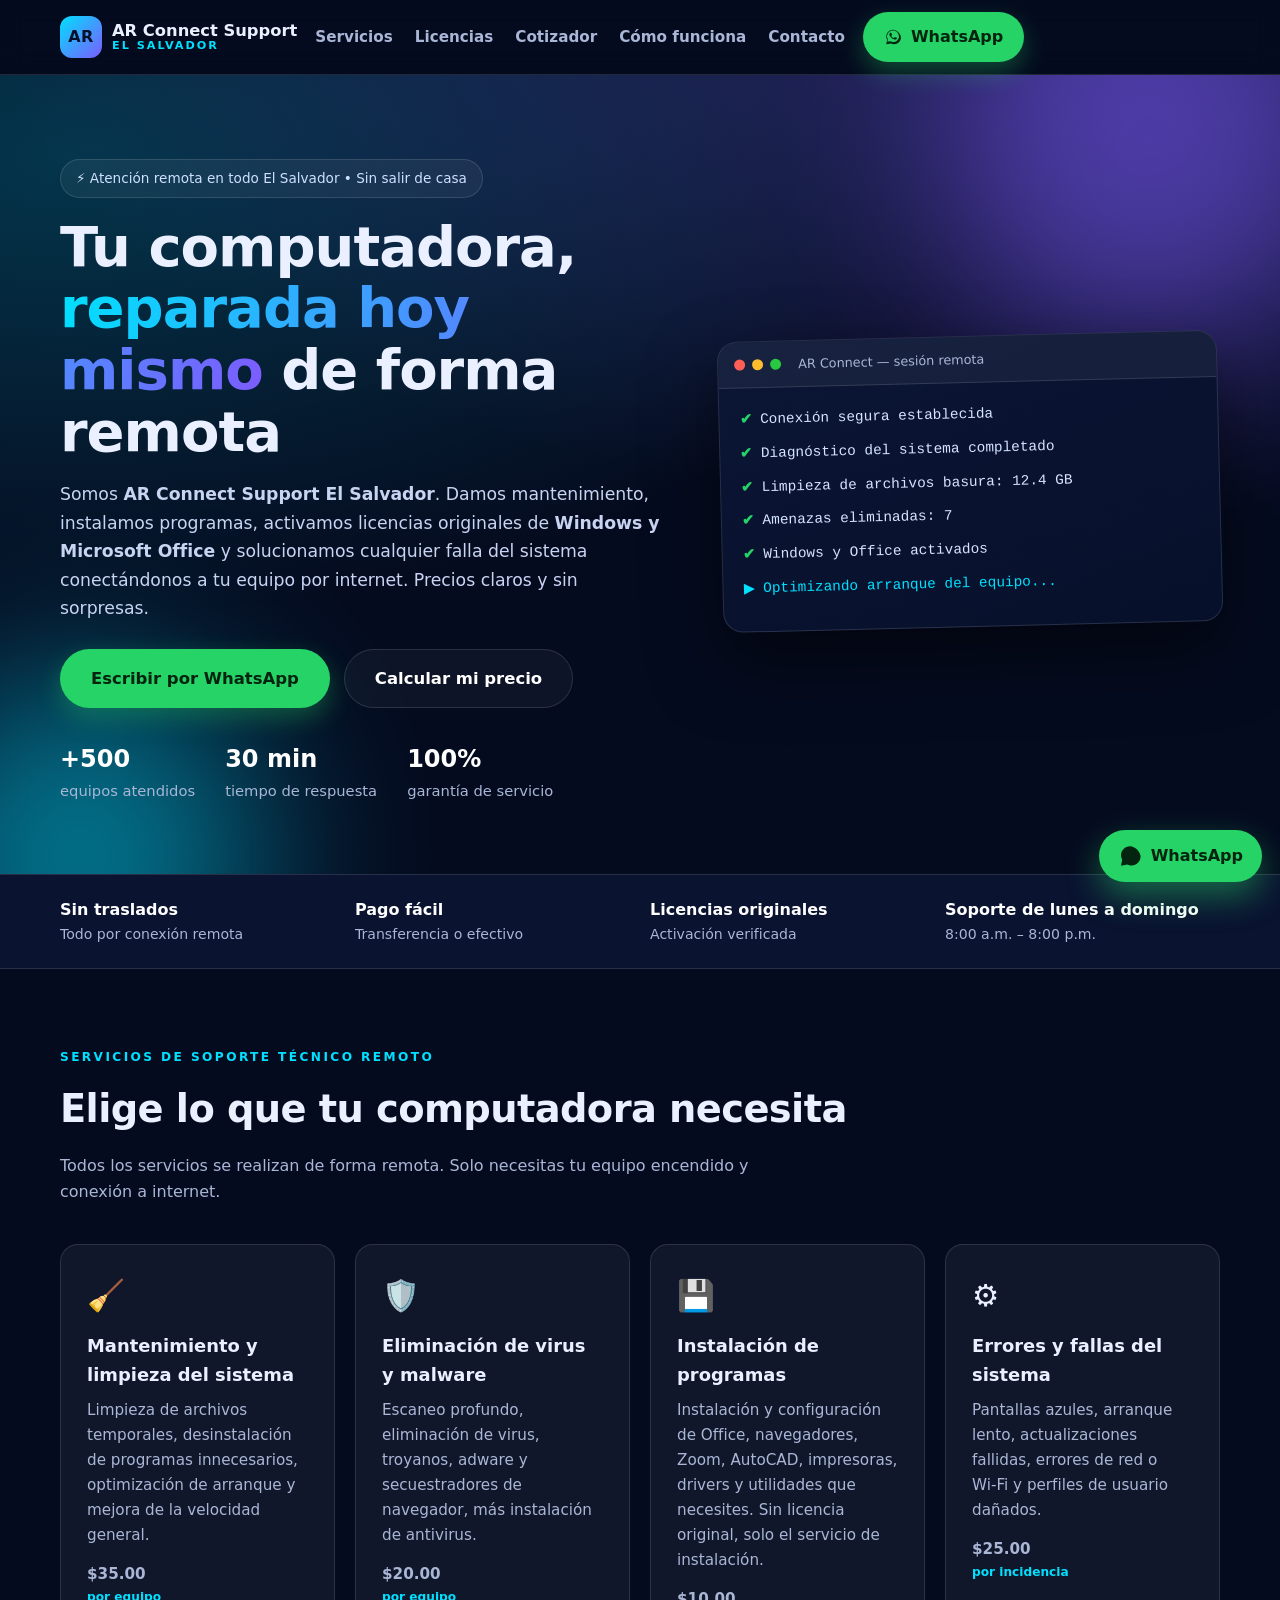
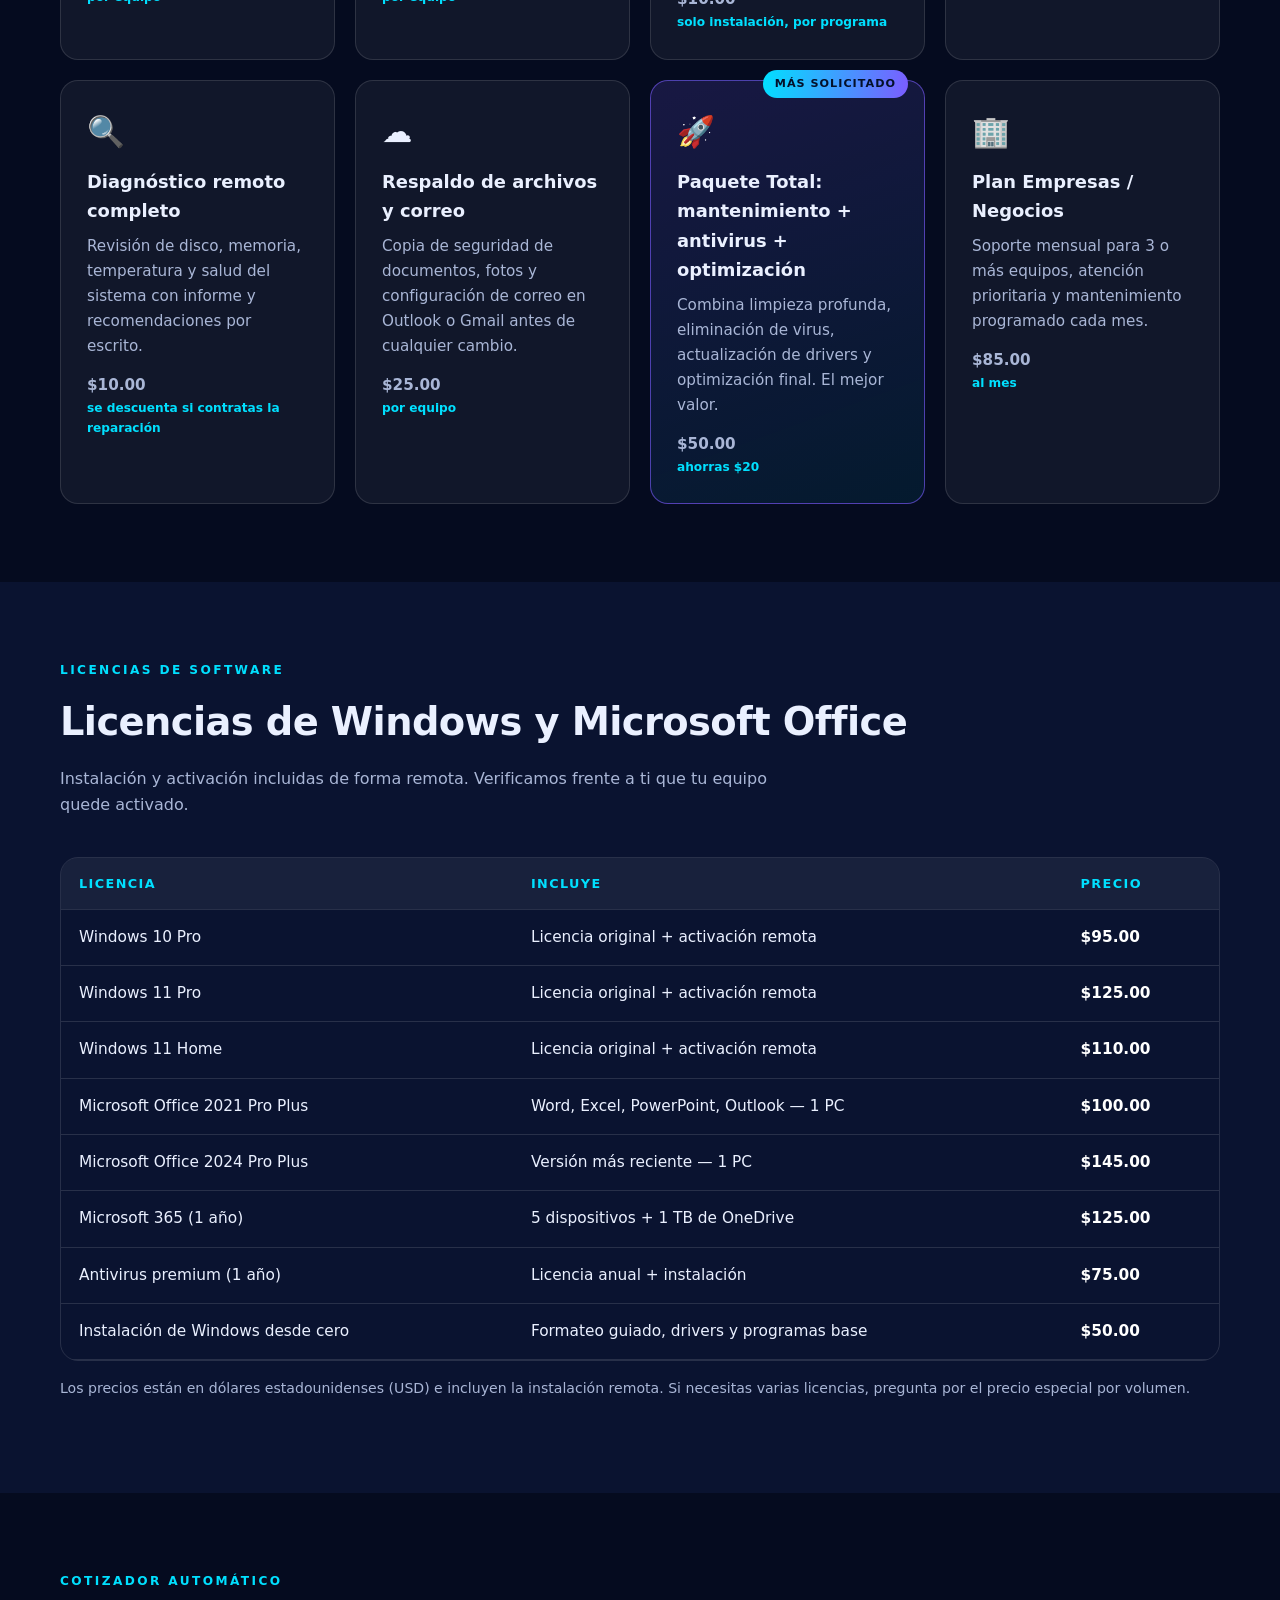
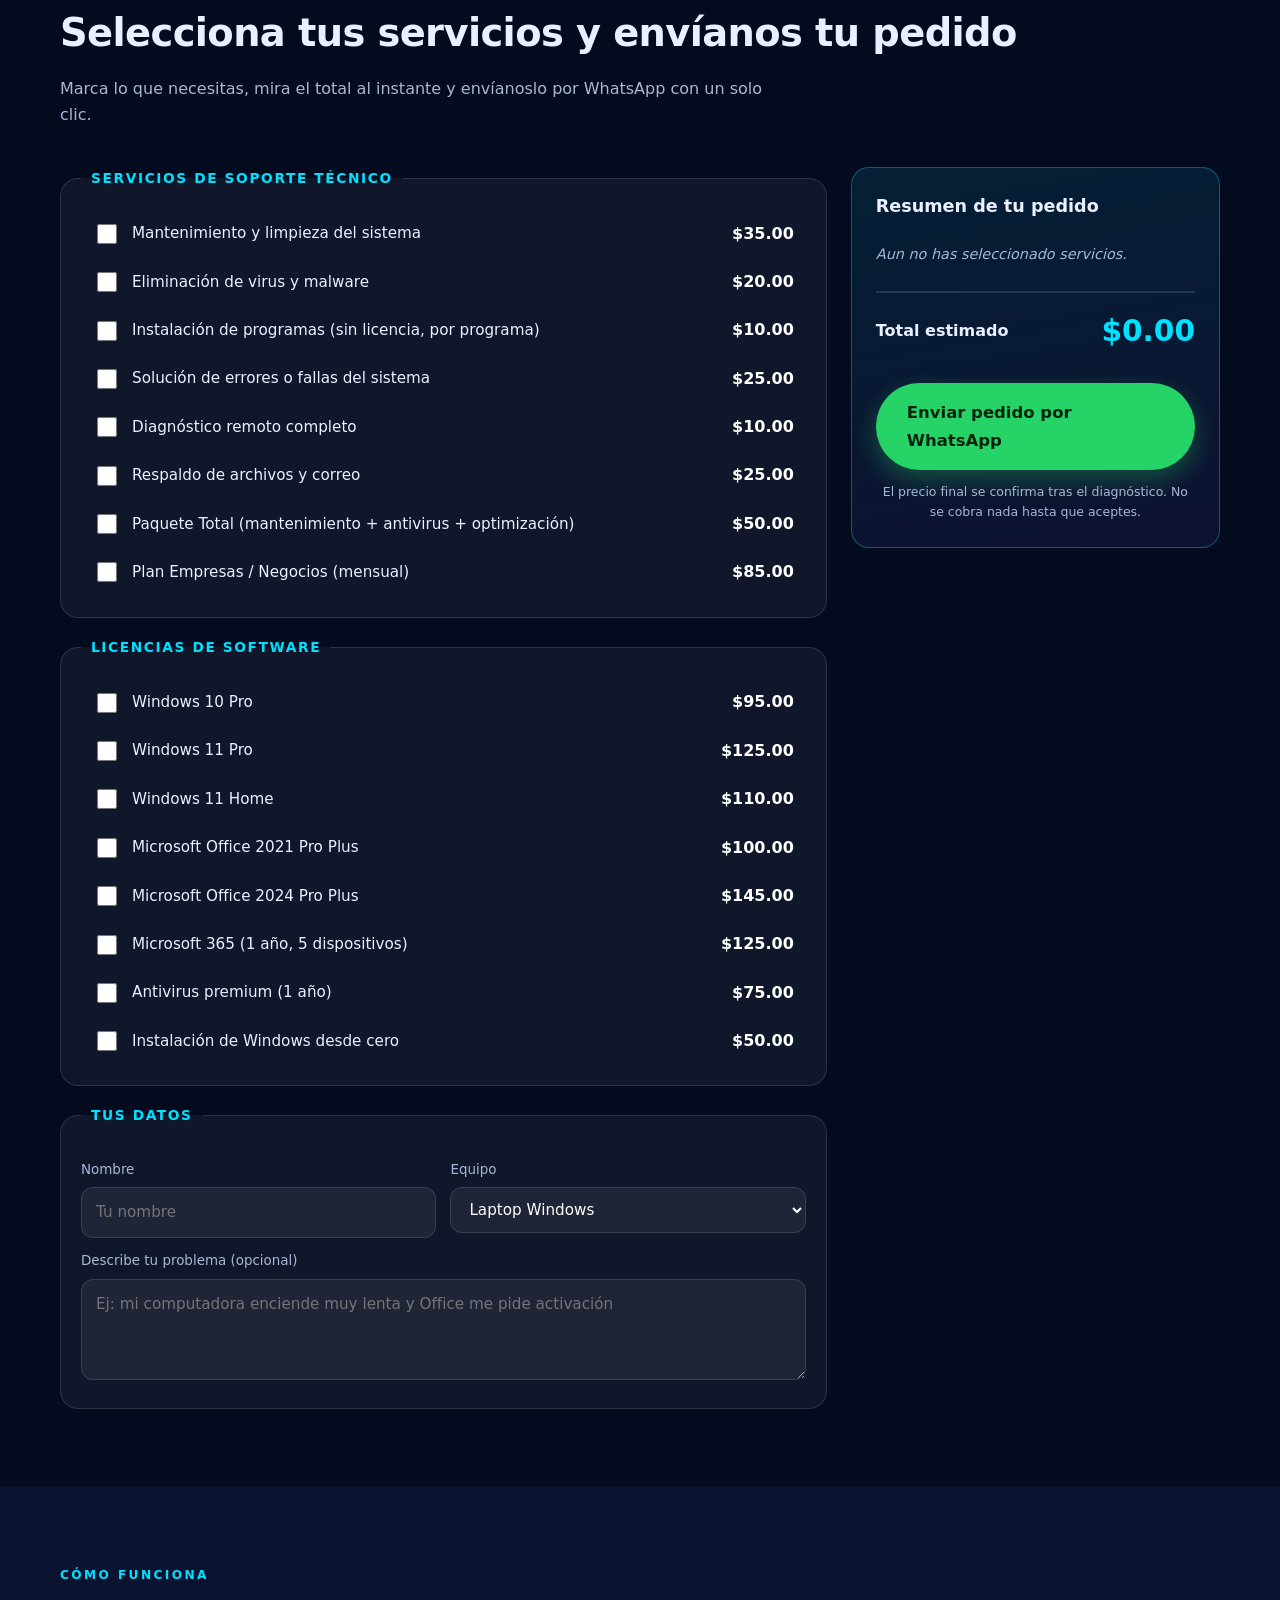
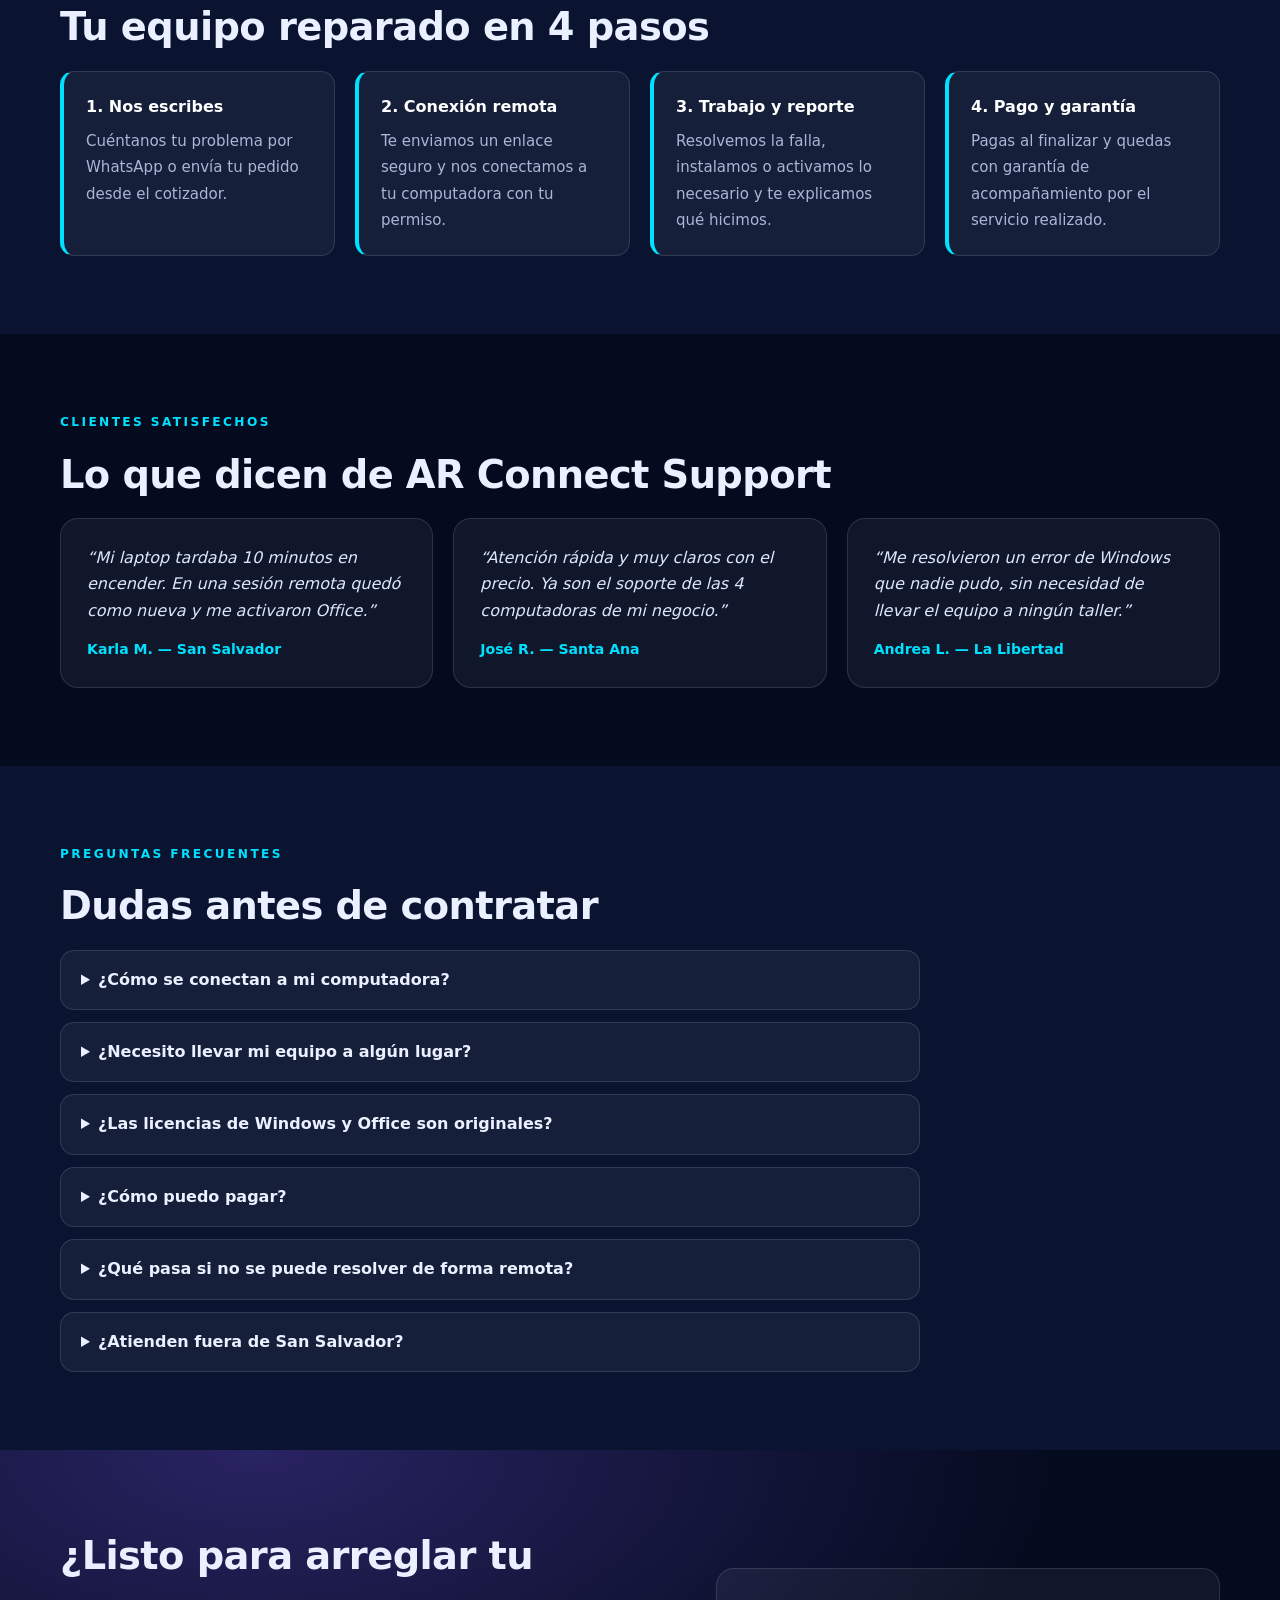
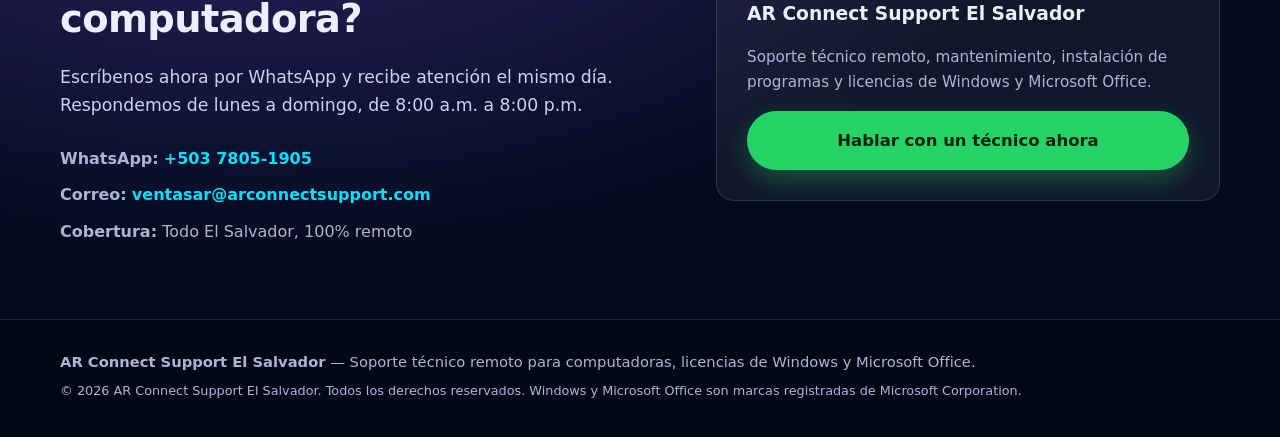
==== index.html @ 48b9ffec "Sitio web AR Connect Support El Salvador" ====
<!DOCTYPE html>
<html lang="es-SV">
<head>
<meta charset="utf-8">
<meta name="viewport" content="width=device-width, initial-scale=1">
<title>AR Connect Support El Salvador | Soporte Técnico Remoto, Licencias Windows y Office</title>
<meta name="description" content="AR Connect Support El Salvador: soporte técnico remoto para computadoras, mantenimiento, eliminación de virus, instalación de programas y licencias originales de Windows y Microsoft Office. Escríbenos al +503 7805-1905 por WhatsApp.">
<meta name="keywords" content="AR Connect Support El Salvador, soporte tecnico remoto El Salvador, licencia Windows El Salvador, licencia Microsoft Office El Salvador, mantenimiento de computadoras remoto, reparacion de laptops El Salvador, tecnico de computadoras San Salvador">
<meta name="author" content="AR Connect Support El Salvador">
<meta name="robots" content="index, follow">
<link rel="canonical" href="https://arconnectsupport.com/">
<meta property="og:type" content="website">
<meta property="og:site_name" content="AR Connect Support El Salvador">
<meta property="og:title" content="AR Connect Support El Salvador | Soporte Técnico Remoto">
<meta property="og:description" content="Mantenimiento remoto, instalación de programas y licencias de Windows y Office. Selecciona tus servicios y cotiza al instante por WhatsApp.">
<meta property="og:locale" content="es_SV">
<meta name="twitter:card" content="summary_large_image">
<meta name="theme-color" content="#050b1f">
<link rel="icon" href="data:image/svg+xml,%3Csvg xmlns='http://www.w3.org/2000/svg' viewBox='0 0 64 64'%3E%3Crect width='64' height='64' rx='14' fill='%230b1437'/%3E%3Ctext x='32' y='42' font-size='28' font-family='Arial' font-weight='bold' fill='%2300e0ff' text-anchor='middle'%3EAR%3C/text%3E%3C/svg%3E">
<link rel="stylesheet" href="styles.css">
</head>
<body>
<a class="skip-link" href="#servicios">Ir a los servicios</a>

<header class="nav">
  <div class="wrap nav-in">
    <a class="brand" href="#inicio">
      <span class="brand-mark" aria-hidden="true">AR</span>
      <span class="brand-txt">AR Connect Support<small>El Salvador</small></span>
    </a>
    <nav aria-label="Menú principal">
      <ul class="menu">
        <li><a href="#servicios">Servicios</a></li>
        <li><a href="#licencias">Licencias</a></li>
        <li><a href="#cotizador">Cotizador</a></li>
        <li><a href="#proceso">Cómo funciona</a></li>
        <li><a href="#contacto">Contacto</a></li>
      </ul>
    </nav>
    <a class="btn btn-wa nav-cta" id="navWa" href="#contacto">
      <svg viewBox="0 0 32 32" class="ico" aria-hidden="true"><path fill="currentColor" d="M16 3C9.4 3 4 8.4 4 15c0 2.1.6 4.1 1.6 5.9L4 29l8.3-1.6c1.7.9 3.6 1.4 5.7 1.4h.1c6.6 0 12-5.4 12-12S22.6 3 16 3zm0 22c-1.8 0-3.5-.5-5-1.4l-.4-.2-4.5.9.9-4.4-.2-.4C5.9 18.2 5.4 16.6 5.4 15 5.4 9.2 10.2 4.4 16 4.4S26.6 9.2 26.6 15 21.8 25 16 25zm6-7.6c-.3-.2-2-1-2.3-1.1-.3-.1-.5-.2-.8.2-.2.3-.8 1-1 1.3-.2.2-.4.3-.7.1-.3-.2-1.3-.5-2.5-1.6-.9-.8-1.5-1.8-1.7-2.1-.2-.3 0-.5.1-.7.2-.2.4-.5.6-.7.1-.2.2-.4.3-.6.1-.2 0-.4 0-.6 0-.2-.8-1.9-1-2.6-.3-.6-.5-.6-.7-.6h-.7c-.2 0-.6.1-.9.4-.3.4-1.1 1.1-1.1 2.7s1.1 3.1 1.3 3.3c.2.2 2.2 3.5 5.4 4.8 3.2 1.2 3.5 1 4.2.9.6-.1 2-.8 2.3-1.6.3-.8.3-1.5.2-1.6-.1-.1-.3-.2-.6-.4z"/></svg>
      WhatsApp
    </a>
  </div>
</header>

<section class="hero" id="inicio">
  <div class="glow g1" aria-hidden="true"></div>
  <div class="glow g2" aria-hidden="true"></div>
  <div class="wrap hero-in">
    <div class="hero-copy">
      <p class="pill">⚡ Atención remota en todo El Salvador • Sin salir de casa</p>
      <h1>Tu computadora, <span class="grad">reparada hoy mismo</span> de forma remota</h1>
      <p class="lead">Somos <strong>AR Connect Support El Salvador</strong>. Damos mantenimiento, instalamos programas, activamos licencias originales de <strong>Windows y Microsoft Office</strong> y solucionamos cualquier falla del sistema conectándonos a tu equipo por internet. Precios claros y sin sorpresas.</p>
      <div class="hero-btns">
        <a class="btn btn-wa btn-lg" id="heroWa" href="#contacto">Escribir por WhatsApp</a>
        <a class="btn btn-ghost btn-lg" href="#cotizador">Calcular mi precio</a>
      </div>
      <ul class="trust">
        <li><b>+500</b> equipos atendidos</li>
        <li><b>30 min</b> tiempo de respuesta</li>
        <li><b>100%</b> garantía de servicio</li>
      </ul>
    </div>
    <div class="hero-card" aria-hidden="false">
      <div class="term">
        <div class="term-bar"><span></span><span></span><span></span><p>AR Connect — sesión remota</p></div>
        <div class="term-body">
          <p><span class="ok">✔</span> Conexión segura establecida</p>
          <p><span class="ok">✔</span> Diagnóstico del sistema completado</p>
          <p><span class="ok">✔</span> Limpieza de archivos basura: 12.4 GB</p>
          <p><span class="ok">✔</span> Amenazas eliminadas: 7</p>
          <p><span class="ok">✔</span> Windows y Office activados</p>
          <p class="blink">▶ Optimizando arranque del equipo...</p>
        </div>
      </div>
    </div>
  </div>
</section>

<section class="strip" aria-label="Beneficios">
  <div class="wrap strip-in">
    <div><b>Sin traslados</b><span>Todo por conexión remota</span></div>
    <div><b>Pago fácil</b><span>Transferencia o efectivo</span></div>
    <div><b>Licencias originales</b><span>Activación verificada</span></div>
    <div><b>Soporte de lunes a domingo</b><span>8:00 a.m. – 8:00 p.m.</span></div>
  </div>
</section>

<section class="sec" id="servicios">
  <div class="wrap">
    <p class="eyebrow">Servicios de soporte técnico remoto</p>
    <h2 class="h2">Elige lo que tu computadora necesita</h2>
    <p class="sub">Todos los servicios se realizan de forma remota. Solo necesitas tu equipo encendido y conexión a internet.</p>

    <div class="grid">
      <article class="card">
        <div class="card-ico">🧹</div>
        <h3>Mantenimiento y limpieza del sistema</h3>
        <p>Limpieza de archivos temporales, desinstalación de programas innecesarios, optimización de arranque y mejora de la velocidad general.</p>
        <p class="price">$35.00 <small>por equipo</small></p>
      </article>
      <article class="card">
        <div class="card-ico">🛡️</div>
        <h3>Eliminación de virus y malware</h3>
        <p>Escaneo profundo, eliminación de virus, troyanos, adware y secuestradores de navegador, más instalación de antivirus.</p>
        <p class="price">$20.00 <small>por equipo</small></p>
      </article>
      <article class="card">
        <div class="card-ico">💾️</div>
        <h3>Instalación de programas</h3>
        <p>Instalación y configuración de Office, navegadores, Zoom, AutoCAD, impresoras, drivers y utilidades que necesites. Sin licencia original, solo el servicio de instalación.</p>
        <p class="price">$10.00 <small>solo instalación, por programa</small></p>
      </article>
      <article class="card">
        <div class="card-ico">⚙️</div>
        <h3>Errores y fallas del sistema</h3>
        <p>Pantallas azules, arranque lento, actualizaciones fallidas, errores de red o Wi‑Fi y perfiles de usuario dañados.</p>
        <p class="price">$25.00 <small>por incidencia</small></p>
      </article>
      <article class="card">
        <div class="card-ico">🔍</div>
        <h3>Diagnóstico remoto completo</h3>
        <p>Revisión de disco, memoria, temperatura y salud del sistema con informe y recomendaciones por escrito.</p>
        <p class="price">$10.00 <small>se descuenta si contratas la reparación</small></p>
      </article>
      <article class="card">
        <div class="card-ico">☁️</div>
        <h3>Respaldo de archivos y correo</h3>
        <p>Copia de seguridad de documentos, fotos y configuración de correo en Outlook o Gmail antes de cualquier cambio.</p>
        <p class="price">$25.00 <small>por equipo</small></p>
      </article>
      <article class="card card-hot">
        <span class="tag">Más solicitado</span>
        <div class="card-ico">🚀</div>
        <h3>Paquete Total: mantenimiento + antivirus + optimización</h3>
        <p>Combina limpieza profunda, eliminación de virus, actualización de drivers y optimización final. El mejor valor.</p>
        <p class="price">$50.00 <small>ahorras $20</small></p>
      </article>
      <article class="card">
        <div class="card-ico">🏢</div>
        <h3>Plan Empresas / Negocios</h3>
        <p>Soporte mensual para 3 o más equipos, atención prioritaria y mantenimiento programado cada mes.</p>
        <p class="price">$85.00 <small>al mes</small></p>
      </article>
    </div>
  </div>
</section>

<section class="sec sec-alt" id="licencias">
  <div class="wrap">
    <p class="eyebrow">Licencias de software</p>
    <h2 class="h2">Licencias de Windows y Microsoft Office</h2>
    <p class="sub">Instalación y activación incluidas de forma remota. Verificamos frente a ti que tu equipo quede activado.</p>

    <div class="table-wrap">
      <table class="tbl">
        <caption class="sr-only">Precios de licencias de software de AR Connect Support El Salvador</caption>
        <thead>
          <tr><th scope="col">Licencia</th><th scope="col">Incluye</th><th scope="col">Precio</th></tr>
        </thead>
        <tbody>
          <tr><td>Windows 10 Pro</td><td>Licencia original + activación remota</td><td class="p">$95.00</td></tr>
          <tr><td>Windows 11 Pro</td><td>Licencia original + activación remota</td><td class="p">$125.00</td></tr>
          <tr><td>Windows 11 Home</td><td>Licencia original + activación remota</td><td class="p">$110.00</td></tr>
          <tr><td>Microsoft Office 2021 Pro Plus</td><td>Word, Excel, PowerPoint, Outlook — 1 PC</td><td class="p">$100.00</td></tr>
          <tr><td>Microsoft Office 2024 Pro Plus</td><td>Versión más reciente — 1 PC</td><td class="p">$145.00</td></tr>
          <tr><td>Microsoft 365 (1 año)</td><td>5 dispositivos + 1 TB de OneDrive</td><td class="p">$125.00</td></tr>
          <tr><td>Antivirus premium (1 año)</td><td>Licencia anual + instalación</td><td class="p">$75.00</td></tr>
          <tr><td>Instalación de Windows desde cero</td><td>Formateo guiado, drivers y programas base</td><td class="p">$50.00</td></tr>
        </tbody>
      </table>
    </div>
    <p class="note">Los precios están en dólares estadounidenses (USD) e incluyen la instalación remota. Si necesitas varias licencias, pregunta por el precio especial por volumen.</p>
  </div>
</section>

<section class="sec" id="cotizador">
  <div class="wrap">
    <p class="eyebrow">Cotizador automático</p>
    <h2 class="h2">Selecciona tus servicios y envíanos tu pedido</h2>
    <p class="sub">Marca lo que necesitas, mira el total al instante y envíanoslo por WhatsApp con un solo clic.</p>

    <div class="quote">
      <form class="quote-form" id="quoteForm" novalidate>
        <fieldset>
          <legend>Servicios de soporte técnico</legend>
          <label class="opt"><input type="checkbox" data-name="Mantenimiento y limpieza del sistema" data-price="35"><span>Mantenimiento y limpieza del sistema</span><b>$35.00</b></label>
          <label class="opt"><input type="checkbox" data-name="Eliminación de virus y malware" data-price="20"><span>Eliminación de virus y malware</span><b>$20.00</b></label>
          <label class="opt"><input type="checkbox" data-name="Instalación de programas (sin licencia)" data-price="10"><span>Instalación de programas (sin licencia, por programa)</span><b>$10.00</b></label>
          <label class="opt"><input type="checkbox" data-name="Solución de errores del sistema" data-price="25"><span>Solución de errores o fallas del sistema</span><b>$25.00</b></label>
          <label class="opt"><input type="checkbox" data-name="Diagnóstico remoto completo" data-price="10"><span>Diagnóstico remoto completo</span><b>$10.00</b></label>
          <label class="opt"><input type="checkbox" data-name="Respaldo de archivos y correo" data-price="25"><span>Respaldo de archivos y correo</span><b>$25.00</b></label>
          <label class="opt"><input type="checkbox" data-name="Paquete Total" data-price="50"><span>Paquete Total (mantenimiento + antivirus + optimización)</span><b>$50.00</b></label>
          <label class="opt"><input type="checkbox" data-name="Plan Empresas mensual" data-price="85"><span>Plan Empresas / Negocios (mensual)</span><b>$85.00</b></label>
        </fieldset>
        <fieldset>
          <legend>Licencias de software</legend>
          <label class="opt"><input type="checkbox" data-name="Windows 10 Pro" data-price="95"><span>Windows 10 Pro</span><b>$95.00</b></label>
          <label class="opt"><input type="checkbox" data-name="Windows 11 Pro" data-price="125"><span>Windows 11 Pro</span><b>$125.00</b></label>
          <label class="opt"><input type="checkbox" data-name="Windows 11 Home" data-price="110"><span>Windows 11 Home</span><b>$110.00</b></label>
          <label class="opt"><input type="checkbox" data-name="Office 2021 Pro Plus" data-price="100"><span>Microsoft Office 2021 Pro Plus</span><b>$100.00</b></label>
          <label class="opt"><input type="checkbox" data-name="Office 2024 Pro Plus" data-price="145"><span>Microsoft Office 2024 Pro Plus</span><b>$145.00</b></label>
          <label class="opt"><input type="checkbox" data-name="Microsoft 365 (1 año)" data-price="125"><span>Microsoft 365 (1 año, 5 dispositivos)</span><b>$125.00</b></label>
          <label class="opt"><input type="checkbox" data-name="Antivirus premium (1 año)" data-price="75"><span>Antivirus premium (1 año)</span><b>$75.00</b></label>
          <label class="opt"><input type="checkbox" data-name="Instalación de Windows desde cero" data-price="50"><span>Instalación de Windows desde cero</span><b>$50.00</b></label>
        </fieldset>
        <fieldset>
          <legend>Tus datos</legend>
          <div class="row">
            <label class="fld"><span>Nombre</span><input type="text" id="cName" maxlength="60" placeholder="Tu nombre" autocomplete="name"></label>
            <label class="fld"><span>Equipo</span>
              <select id="cDevice">
                <option>Laptop Windows</option>
                <option>PC de escritorio Windows</option>
                <option>Varios equipos</option>
                <option>Otro / no estoy seguro</option>
              </select>
            </label>
          </div>
          <label class="fld"><span>Describe tu problema (opcional)</span><textarea id="cMsg" rows="3" maxlength="400" placeholder="Ej: mi computadora enciende muy lenta y Office me pide activación"></textarea></label>
        </fieldset>
      </form>

      <aside class="summary" aria-live="polite">
        <h3>Resumen de tu pedido</h3>
        <ul id="sumList" class="sum-list"><li class="empty">Aún no has seleccionado servicios.</li></ul>
        <p class="total"><span>Total estimado</span><b id="sumTotal">$0.00</b></p>
        <a class="btn btn-wa btn-lg btn-full" id="sendWa" href="#contacto">Enviar pedido por WhatsApp</a>
        <p class="mini">El precio final se confirma tras el diagnóstico. No se cobra nada hasta que aceptes.</p>
      </aside>
    </div>
  </div>
</section>

<section class="sec sec-alt" id="proceso">
  <div class="wrap">
    <p class="eyebrow">Cómo funciona</p>
    <h2 class="h2">Tu equipo reparado en 4 pasos</h2>
    <ol class="steps">
      <li><b>1. Nos escribes</b><span>Cuéntanos tu problema por WhatsApp o envía tu pedido desde el cotizador.</span></li>
      <li><b>2. Conexión remota</b><span>Te enviamos un enlace seguro y nos conectamos a tu computadora con tu permiso.</span></li>
      <li><b>3. Trabajo y reporte</b><span>Resolvemos la falla, instalamos o activamos lo necesario y te explicamos qué hicimos.</span></li>
      <li><b>4. Pago y garantía</b><span>Pagas al finalizar y quedas con garantía de acompañamiento por el servicio realizado.</span></li>
    </ol>
  </div>
</section>

<section class="sec" id="opiniones">
  <div class="wrap">
    <p class="eyebrow">Clientes satisfechos</p>
    <h2 class="h2">Lo que dicen de AR Connect Support</h2>
    <div class="grid grid-3">
      <blockquote class="quote-card">“Mi laptop tardaba 10 minutos en encender. En una sesión remota quedó como nueva y me activaron Office.”<cite>Karla M. — San Salvador</cite></blockquote>
      <blockquote class="quote-card">“Atención rápida y muy claros con el precio. Ya son el soporte de las 4 computadoras de mi negocio.”<cite>José R. — Santa Ana</cite></blockquote>
      <blockquote class="quote-card">“Me resolvieron un error de Windows que nadie pudo, sin necesidad de llevar el equipo a ningún taller.”<cite>Andrea L. — La Libertad</cite></blockquote>
    </div>
  </div>
</section>

<section class="sec sec-alt" id="faq">
  <div class="wrap">
    <p class="eyebrow">Preguntas frecuentes</p>
    <h2 class="h2">Dudas antes de contratar</h2>
    <div class="faq">
      <details><summary>¿Cómo se conectan a mi computadora?</summary><p>Usamos herramientas de acceso remoto seguras. Te enviamos un enlace, lo abres y autorizas la conexión. Puedes ver todo lo que hacemos en tu pantalla y cerrar la sesión cuando quieras.</p></details>
      <details><summary>¿Necesito llevar mi equipo a algún lugar?</summary><p>No. Todo el servicio se realiza a distancia. Solo necesitas tu computadora encendida y conexión a internet.</p></details>
      <details><summary>¿Las licencias de Windows y Office son originales?</summary><p>Sí. Activamos tu equipo y te mostramos en pantalla el estado de activación antes de finalizar la sesión.</p></details>
      <details><summary>¿Cómo puedo pagar?</summary><p>Aceptamos transferencia bancaria, pago móvil y efectivo. El pago se realiza al finalizar el servicio.</p></details>
      <details><summary>¿Qué pasa si no se puede resolver de forma remota?</summary><p>Si la falla es física (disco dañado, pantalla, teclado), te lo indicamos con honestidad y no cobramos el servicio remoto.</p></details>
      <details><summary>¿Atienden fuera de San Salvador?</summary><p>Sí. Al ser soporte remoto atendemos clientes de todo El Salvador y salvadoreños en el exterior.</p></details>
    </div>
  </div>
</section>

<section class="cta" id="contacto">
  <div class="wrap cta-in">
    <div>
      <h2 class="h2">¿Listo para arreglar tu computadora?</h2>
      <p class="lead">Escríbenos ahora por WhatsApp y recibe atención el mismo día. Respondemos de lunes a domingo, de 8:00 a.m. a 8:00 p.m.</p>
      <ul class="contact-list">
        <li><b>WhatsApp:</b> <a id="waPhoneLink" href="#"><span id="waPhoneText">+503 7805-1905</span></a></li>
        <li><b>Correo:</b> <a href="mailto:ventasar@arconnectsupport.com">ventasar@arconnectsupport.com</a></li>
        <li><b>Cobertura:</b> Todo El Salvador, 100% remoto</li>
      </ul>
    </div>
    <div class="cta-box">
      <h3>AR Connect Support El Salvador</h3>
      <p>Soporte técnico remoto, mantenimiento, instalación de programas y licencias de Windows y Microsoft Office.</p>
      <a class="btn btn-wa btn-lg btn-full" id="ctaWa" href="#">Hablar con un técnico ahora</a>
    </div>
  </div>
</section>

<footer class="foot">
  <div class="wrap foot-in">
    <p><b>AR Connect Support El Salvador</b> — Soporte técnico remoto para computadoras, licencias de Windows y Microsoft Office.</p>
    <p class="small">© <span id="yr">2026</span> AR Connect Support El Salvador. Todos los derechos reservados. Windows y Microsoft Office son marcas registradas de Microsoft Corporation.</p>
  </div>
</footer>

<a class="float-wa" id="floatWa" href="#contacto" aria-label="Escribir por WhatsApp a AR Connect Support El Salvador">
  <svg viewBox="0 0 32 32" aria-hidden="true"><path fill="currentColor" d="M16 3C9.4 3 4 8.4 4 15c0 2.1.6 4.1 1.6 5.9L4 29l8.3-1.6c1.7.9 3.6 1.4 5.7 1.4h.1c6.6 0 12-5.4 12-12S22.6 3 16 3zm6 14.4c-.3-.2-2-1-2.3-1.1-.3-.1-.5-.2-.8.2-.2.3-.8 1-1 1.3-.2.2-.4.3-.7.1-.3-.2-1.3-.5-2.5-1.6-.9-.8-1.5-1.8-1.7-2.1-.2-.3 0-.5.1-.7.2-.2.4-.5.6-.7.1-.2.2-.4.3-.6.1-.2 0-.4 0-.6 0-.2-.8-1.9-1-2.6-.3-.6-.5-.6-.7-.6h-.7c-.2 0-.6.1-.9.4-.3.4-1.1 1.1-1.1 2.7s1.1 3.1 1.3 3.3c.2.2 2.2 3.5 5.4 4.8 3.2 1.2 3.5 1 4.2.9.6-.1 2-.8 2.3-1.6.3-.8.3-1.5.2-1.6-.1-.1-.3-.2-.6-.4z"/></svg>
  <span>WhatsApp</span>
</a>

<script type="application/ld+json">
{"@context":"https://schema.org","@type":"LocalBusiness","name":"AR Connect Support El Salvador","description":"Soporte técnico remoto para computadoras: mantenimiento, eliminación de virus, instalación de programas y licencias de Windows y Microsoft Office.","areaServed":{"@type":"Country","name":"El Salvador"},"address":{"@type":"PostalAddress","addressCountry":"SV","addressLocality":"San Salvador"},"telephone":"+50378051905","email":"ventasar@arconnectsupport.com","priceRange":"$10 - $145","openingHours":"Mo-Su 08:00-20:00","knowsLanguage":"es","makesOffer":[{"@type":"Offer","itemOffered":{"@type":"Service","name":"Mantenimiento remoto de computadoras"},"price":"35","priceCurrency":"USD"},{"@type":"Offer","itemOffered":{"@type":"Service","name":"Eliminación de virus"},"price":"20","priceCurrency":"USD"},{"@type":"Offer","itemOffered":{"@type":"Product","name":"Licencia Windows 11 Pro"},"price":"125","priceCurrency":"USD"},{"@type":"Offer","itemOffered":{"@type":"Product","name":"Licencia Microsoft Office 2021 Pro Plus"},"price":"100","priceCurrency":"USD"}]}
</script>
<script src="app.js" defer></script>
</body>
</html>
---- styles.css ----
:root{--bg:#050b1f;--bg2:#0a1330;--card:rgba(255,255,255,.05);--line:rgba(255,255,255,.12);--txt:#eaf0ff;--mut:#a9b6d6;--cy:#00e0ff;--vi:#7c5cff;--wa:#25d366;--r:18px}
*{box-sizing:border-box}
html{scroll-behavior:smooth}
body{margin:0;font-family:"Segoe UI",system-ui,-apple-system,Roboto,Arial,sans-serif;background:var(--bg);color:var(--txt);line-height:1.65;-webkit-font-smoothing:antialiased}
img{max-width:100%}
a{color:inherit}
.wrap{width:min(1160px,92%);margin:0 auto}
.sr-only,.skip-link{position:absolute;left:-9999px}
.skip-link:focus{left:12px;top:12px;background:#fff;color:#000;padding:8px 14px;border-radius:8px;z-index:99}
:focus-visible{outline:3px solid var(--cy);outline-offset:3px}

/* NAV */
.nav{position:sticky;top:0;z-index:50;backdrop-filter:blur(14px);background:rgba(5,11,31,.82);border-bottom:1px solid var(--line)}
.nav-in{display:flex;align-items:center;gap:18px;padding:12px 0}
.brand{display:flex;align-items:center;gap:10px;text-decoration:none;font-weight:800}
.brand-mark{display:grid;place-items:center;width:42px;height:42px;border-radius:12px;background:linear-gradient(135deg,var(--cy),var(--vi));color:#04102a;font-weight:900;letter-spacing:.5px}
.brand-txt{display:flex;flex-direction:column;line-height:1.1;font-size:1.02rem}
.brand-txt small{font-weight:600;color:var(--cy);font-size:.7rem;letter-spacing:2px;text-transform:uppercase}
.menu{display:flex;gap:22px;list-style:none;margin:0;padding:0;margin-left:auto}
.menu a{text-decoration:none;color:var(--mut);font-weight:600;font-size:.95rem}
.menu a:hover{color:#fff}
.ico{width:18px;height:18px;flex:0 0 auto}
.btn{display:inline-flex;align-items:center;justify-content:center;gap:9px;padding:11px 20px;border-radius:999px;font-weight:800;text-decoration:none;border:1px solid transparent;cursor:pointer;transition:transform .18s,box-shadow .18s,background .18s}
.btn:hover{transform:translateY(-2px)}
.btn-wa{background:var(--wa);color:#04240f;box-shadow:0 10px 26px rgba(37,211,102,.32)}
.btn-ghost{border-color:var(--line);color:#fff;background:rgba(255,255,255,.04)}
.btn-lg{padding:15px 30px;font-size:1.03rem}
.btn-full{width:100%}

/* HERO */
.hero{position:relative;overflow:hidden;padding:84px 0 70px;background:radial-gradient(1100px 520px at 85% -10%,rgba(124,92,255,.28),transparent),radial-gradient(900px 460px at 5% 10%,rgba(0,224,255,.2),transparent),var(--bg)}
.glow{position:absolute;border-radius:50%;filter:blur(90px);opacity:.5}
.g1{width:420px;height:420px;background:#7c5cff;top:-140px;right:-80px}
.g2{width:360px;height:360px;background:#00e0ff;bottom:-160px;left:-100px}
.hero-in{position:relative;display:grid;grid-template-columns:1.1fr .9fr;gap:48px;align-items:center}
.pill{display:inline-block;padding:7px 15px;border:1px solid var(--line);border-radius:999px;background:rgba(255,255,255,.05);font-size:.85rem;color:#cfe0ff;margin:0 0 18px}
h1{font-size:clamp(2.1rem,4.6vw,3.5rem);line-height:1.1;margin:0 0 18px;letter-spacing:-1px}
.grad{background:linear-gradient(100deg,var(--cy),var(--vi));-webkit-background-clip:text;background-clip:text;color:transparent}
.lead{color:#c8d4f2;font-size:1.08rem;margin:0 0 26px}
.hero-btns{display:flex;gap:14px;flex-wrap:wrap}
.trust{display:flex;gap:30px;list-style:none;padding:0;margin:32px 0 0;flex-wrap:wrap;color:var(--mut);font-size:.92rem}
.trust b{display:block;font-size:1.5rem;color:#fff}
.hero-card{perspective:1000px}
.term{background:linear-gradient(160deg,#0b1636,#07102a);border:1px solid var(--line);border-radius:20px;overflow:hidden;box-shadow:0 30px 70px rgba(0,0,0,.5);transform:rotate(-1.4deg)}
.term-bar{display:flex;align-items:center;gap:7px;padding:12px 16px;background:rgba(255,255,255,.05);border-bottom:1px solid var(--line)}
.term-bar span{width:11px;height:11px;border-radius:50%;background:#ff5f57}
.term-bar span:nth-child(2){background:#ffbd2e}
.term-bar span:nth-child(3){background:#28c840}
.term-bar p{margin:0 0 0 10px;font-size:.8rem;color:var(--mut)}
.term-body{padding:20px;font-family:"Consolas",monospace;font-size:.9rem;color:#d6e4ff}
.term-body p{margin:0 0 10px}
.ok{color:var(--wa);font-weight:700}
.blink{color:var(--cy);animation:bl 1.3s steps(2) infinite}
@keyframes bl{50%{opacity:.35}}

/* STRIP */
.strip{border-block:1px solid var(--line);background:var(--bg2)}
.strip-in{display:grid;grid-template-columns:repeat(4,1fr);gap:20px;padding:22px 0}
.strip-in div{display:flex;flex-direction:column}
.strip-in b{color:#fff}
.strip-in span{color:var(--mut);font-size:.88rem}

/* SECTIONS */
.sec{padding:78px 0}
.sec-alt{background:var(--bg2)}
.eyebrow{color:var(--cy);font-weight:800;letter-spacing:2.4px;text-transform:uppercase;font-size:.76rem;margin:0 0 10px}
.h2{font-size:clamp(1.6rem,3vw,2.4rem);margin:0 0 12px;letter-spacing:-.6px}
.sub{color:var(--mut);max-width:720px;margin:0 0 38px}
.grid{display:grid;grid-template-columns:repeat(auto-fit,minmax(272px,1fr));gap:20px}
.grid-3{grid-template-columns:repeat(auto-fit,minmax(280px,1fr))}
.card{position:relative;background:var(--card);border:1px solid var(--line);border-radius:var(--r);padding:26px;transition:transform .2s,border-color .2s,background .2s}
.card:hover{transform:translateY(-6px);border-color:rgba(0,224,255,.55);background:rgba(0,224,255,.06)}
.card-ico{font-size:1.9rem;margin-bottom:10px}
.card h3{margin:0 0 8px;font-size:1.12rem}
.card p{color:var(--mut);margin:0 0 14px;font-size:.95rem}
.price{font-weight:900;font-size:1.5rem;color:#fff;margin:0!important}
.price small{display:block;font-size:.76rem;font-weight:600;color:var(--cy)}
.card-hot{border-color:rgba(124,92,255,.6);background:linear-gradient(160deg,rgba(124,92,255,.16),rgba(0,224,255,.07))}
.tag{position:absolute;top:-11px;right:16px;background:linear-gradient(100deg,var(--cy),var(--vi));color:#04102a;font-size:.7rem;font-weight:900;padding:5px 12px;border-radius:999px;text-transform:uppercase;letter-spacing:1px}

/* TABLE */
.table-wrap{overflow-x:auto;border:1px solid var(--line);border-radius:var(--r)}
.tbl{width:100%;border-collapse:collapse;min-width:560px}
.tbl th,.tbl td{padding:15px 18px;text-align:left;border-bottom:1px solid var(--line);font-size:.96rem}
.tbl thead th{background:rgba(255,255,255,.06);font-size:.8rem;letter-spacing:1.4px;text-transform:uppercase;color:var(--cy)}
.tbl tbody tr:hover{background:rgba(0,224,255,.05)}
.tbl td.p{font-weight:900;color:#fff;white-space:nowrap}
.note{color:var(--mut);font-size:.88rem;margin-top:16px}

/* COTIZADOR */
.quote{display:grid;grid-template-columns:1.35fr .65fr;gap:24px;align-items:start}
.quote-form{display:grid;gap:18px}
fieldset{border:1px solid var(--line);border-radius:var(--r);padding:20px;margin:0;background:var(--card)}
legend{padding:0 10px;font-weight:800;color:var(--cy);font-size:.86rem;letter-spacing:1.6px;text-transform:uppercase}
.opt{display:flex;align-items:center;gap:12px;padding:11px 12px;border-radius:12px;cursor:pointer;transition:background .15s}
.opt:hover{background:rgba(255,255,255,.06)}
.opt input{width:20px;height:20px;accent-color:var(--cy);flex:0 0 auto}
.opt span{flex:1;font-size:.95rem}
.opt b{color:#fff;white-space:nowrap}
.row{display:grid;grid-template-columns:1fr 1fr;gap:14px}
.fld{display:block;margin-top:12px}
.fld span{display:block;font-size:.84rem;color:var(--mut);margin-bottom:6px}
.fld input,.fld select,.fld textarea{width:100%;padding:12px 14px;border-radius:12px;border:1px solid var(--line);background:rgba(255,255,255,.06);color:#fff;font:inherit;font-size:.95rem}
.summary{position:sticky;top:88px;border:1px solid rgba(0,224,255,.35);border-radius:var(--r);padding:24px;background:linear-gradient(170deg,rgba(0,224,255,.1),rgba(124,92,255,.08))}
.summary h3{margin:0 0 14px;font-size:1.1rem}
.sum-list{list-style:none;padding:0;margin:0 0 16px;max-height:280px;overflow:auto}
.sum-list li{display:flex;justify-content:space-between;gap:10px;padding:8px 0;border-bottom:1px dashed var(--line);font-size:.9rem;color:#dbe6ff}
.sum-list .empty{color:var(--mut);border:none;font-style:italic}
.total{display:flex;justify-content:space-between;align-items:center;padding:14px 0;margin:0 0 14px;border-top:2px solid var(--line);font-weight:700}
.total b{font-size:1.85rem;color:var(--cy)}
.mini{font-size:.78rem;color:var(--mut);margin:12px 0 0;text-align:center}

/* STEPS */
.steps{list-style:none;counter-reset:s;padding:0;margin:0;display:grid;grid-template-columns:repeat(auto-fit,minmax(240px,1fr));gap:20px}
.steps li{background:var(--card);border:1px solid var(--line);border-left:4px solid var(--cy);border-radius:14px;padding:22px}
.steps b{display:block;margin-bottom:8px;color:#fff}
.steps span{color:var(--mut);font-size:.94rem}
.quote-card{margin:0;background:var(--card);border:1px solid var(--line);border-radius:var(--r);padding:26px;color:#dce6ff;font-style:italic}
.quote-card cite{display:block;margin-top:14px;font-style:normal;font-weight:800;color:var(--cy);font-size:.88rem}

/* FAQ */
.faq{display:grid;gap:12px;max-width:860px}
details{background:var(--card);border:1px solid var(--line);border-radius:14px;padding:16px 20px}
details[open]{border-color:rgba(0,224,255,.45)}
summary{cursor:pointer;font-weight:700}
details p{color:var(--mut);margin:12px 0 0;font-size:.95rem}

/* CTA + FOOTER */
.cta{padding:74px 0;background:radial-gradient(800px 400px at 20% 0,rgba(124,92,255,.3),transparent),var(--bg)}
.cta-in{display:grid;grid-template-columns:1.1fr .9fr;gap:40px;align-items:center}
.contact-list{list-style:none;padding:0;margin:22px 0 0;color:var(--mut);display:grid;gap:10px}
.contact-list a{color:var(--cy);text-decoration:none;font-weight:700}
.cta-box{background:var(--card);border:1px solid var(--line);border-radius:var(--r);padding:30px}
.cta-box h3{margin:0 0 10px}
.cta-box p{color:var(--mut);font-size:.95rem}
.foot{border-top:1px solid var(--line);background:#030817;padding:30px 0}
.foot p{margin:0 0 6px;color:var(--mut);font-size:.92rem}
.foot .small{font-size:.8rem}
.float-wa{position:fixed;right:18px;bottom:18px;z-index:60;display:flex;align-items:center;gap:9px;background:var(--wa);color:#04240f;padding:13px 19px;border-radius:999px;text-decoration:none;font-weight:900;box-shadow:0 14px 34px rgba(37,211,102,.45);animation:pop 2.6s ease-in-out infinite}
.float-wa svg{width:24px;height:24px}
@keyframes pop{0%,100%{transform:scale(1)}50%{transform:scale(1.06)}}

@media(max-width:960px){.hero-in,.quote,.cta-in{grid-template-columns:1fr}.strip-in{grid-template-columns:repeat(2,1fr)}.menu{display:none}.summary{position:static}.hero{padding:56px 0 44px}}
@media(max-width:560px){.row{grid-template-columns:1fr}.float-wa span{display:none}.nav-cta{padding:10px 15px}.sec{padding:56px 0}}
@media(prefers-reduced-motion:reduce){*{animation:none!important;transition:none!important}}
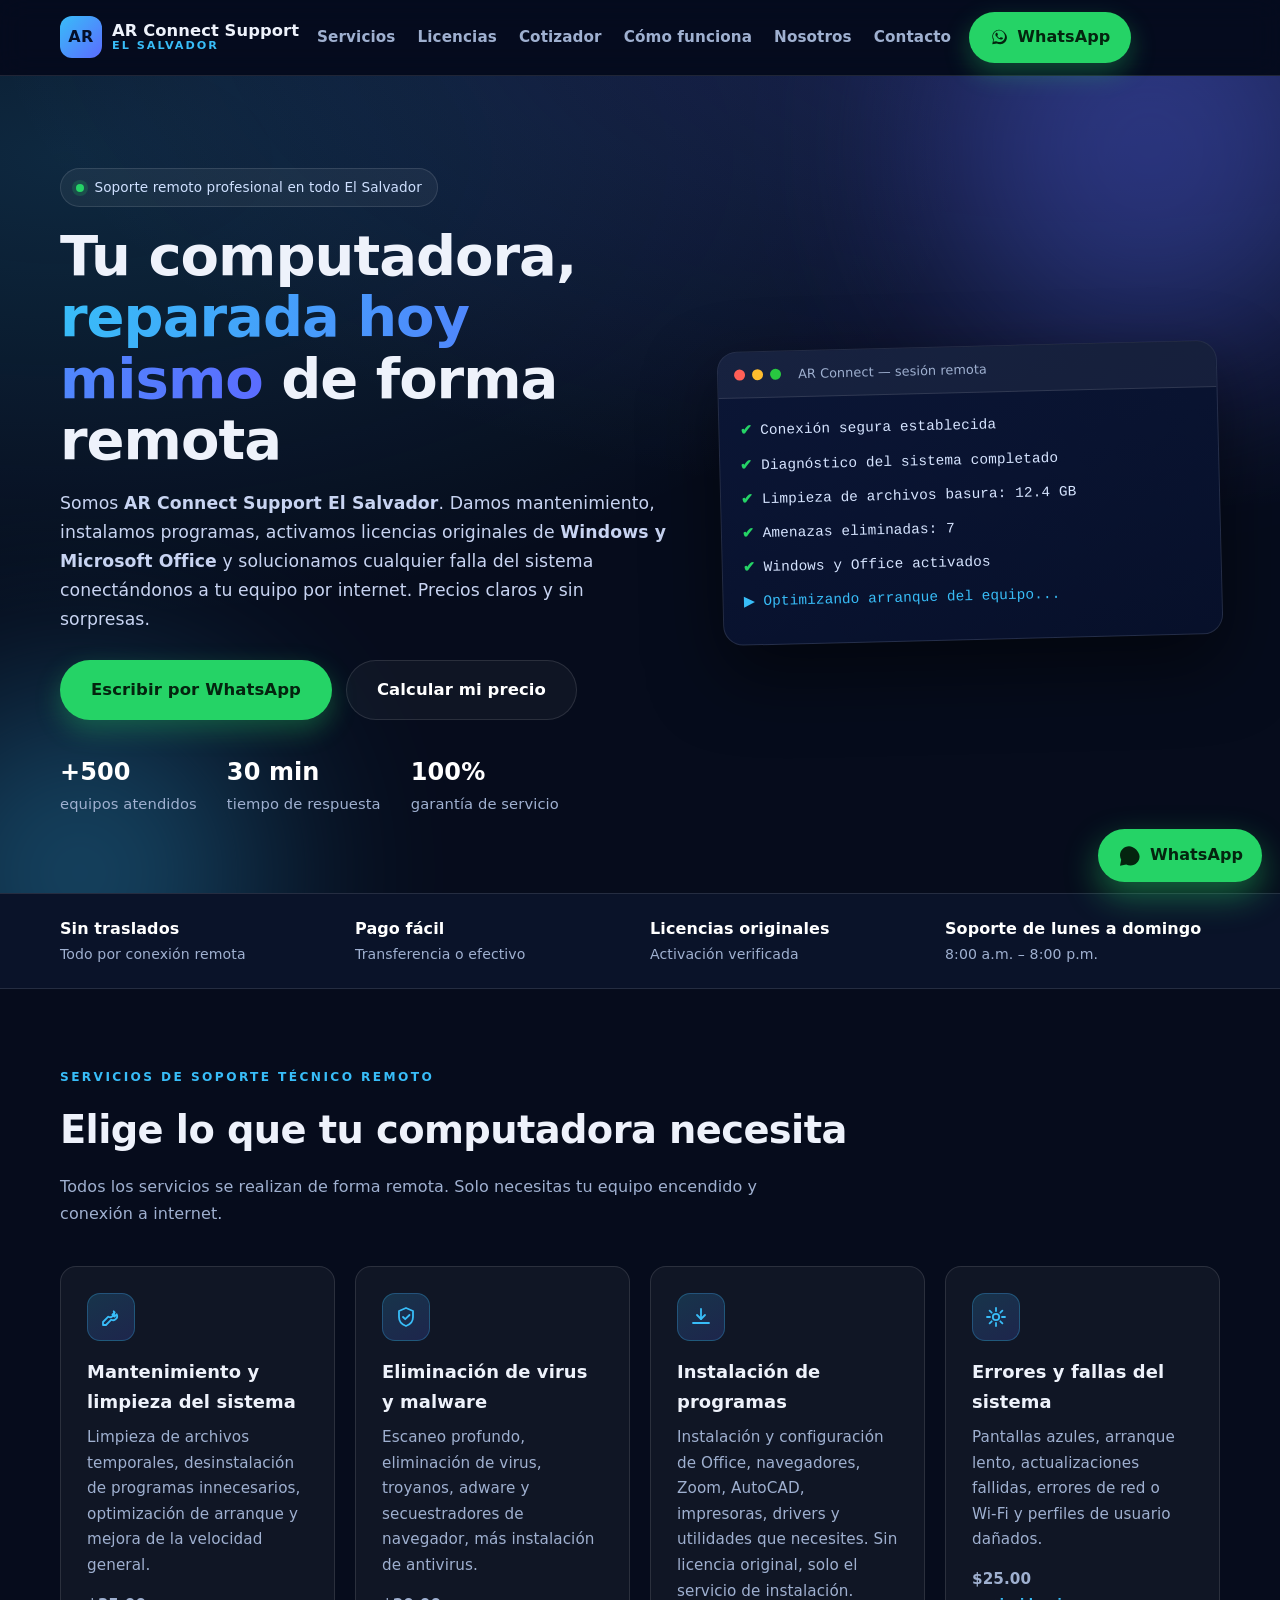
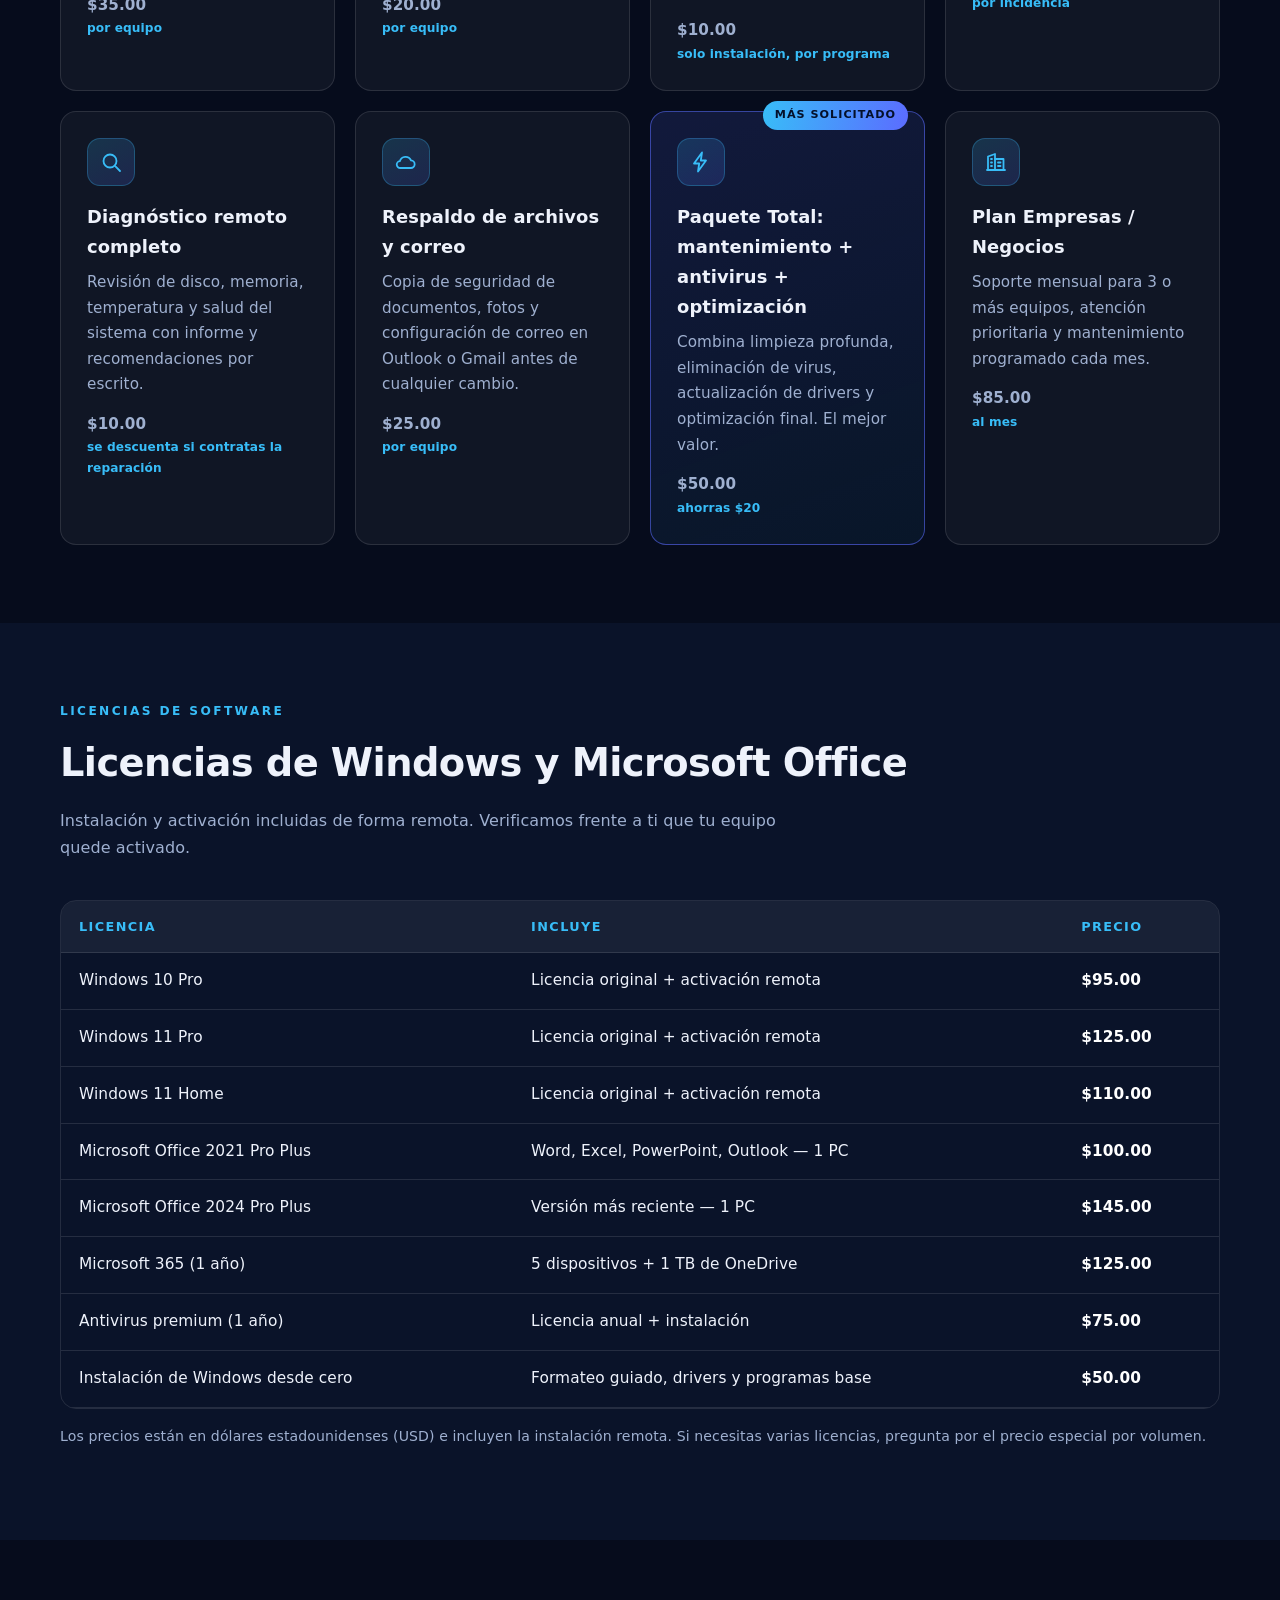
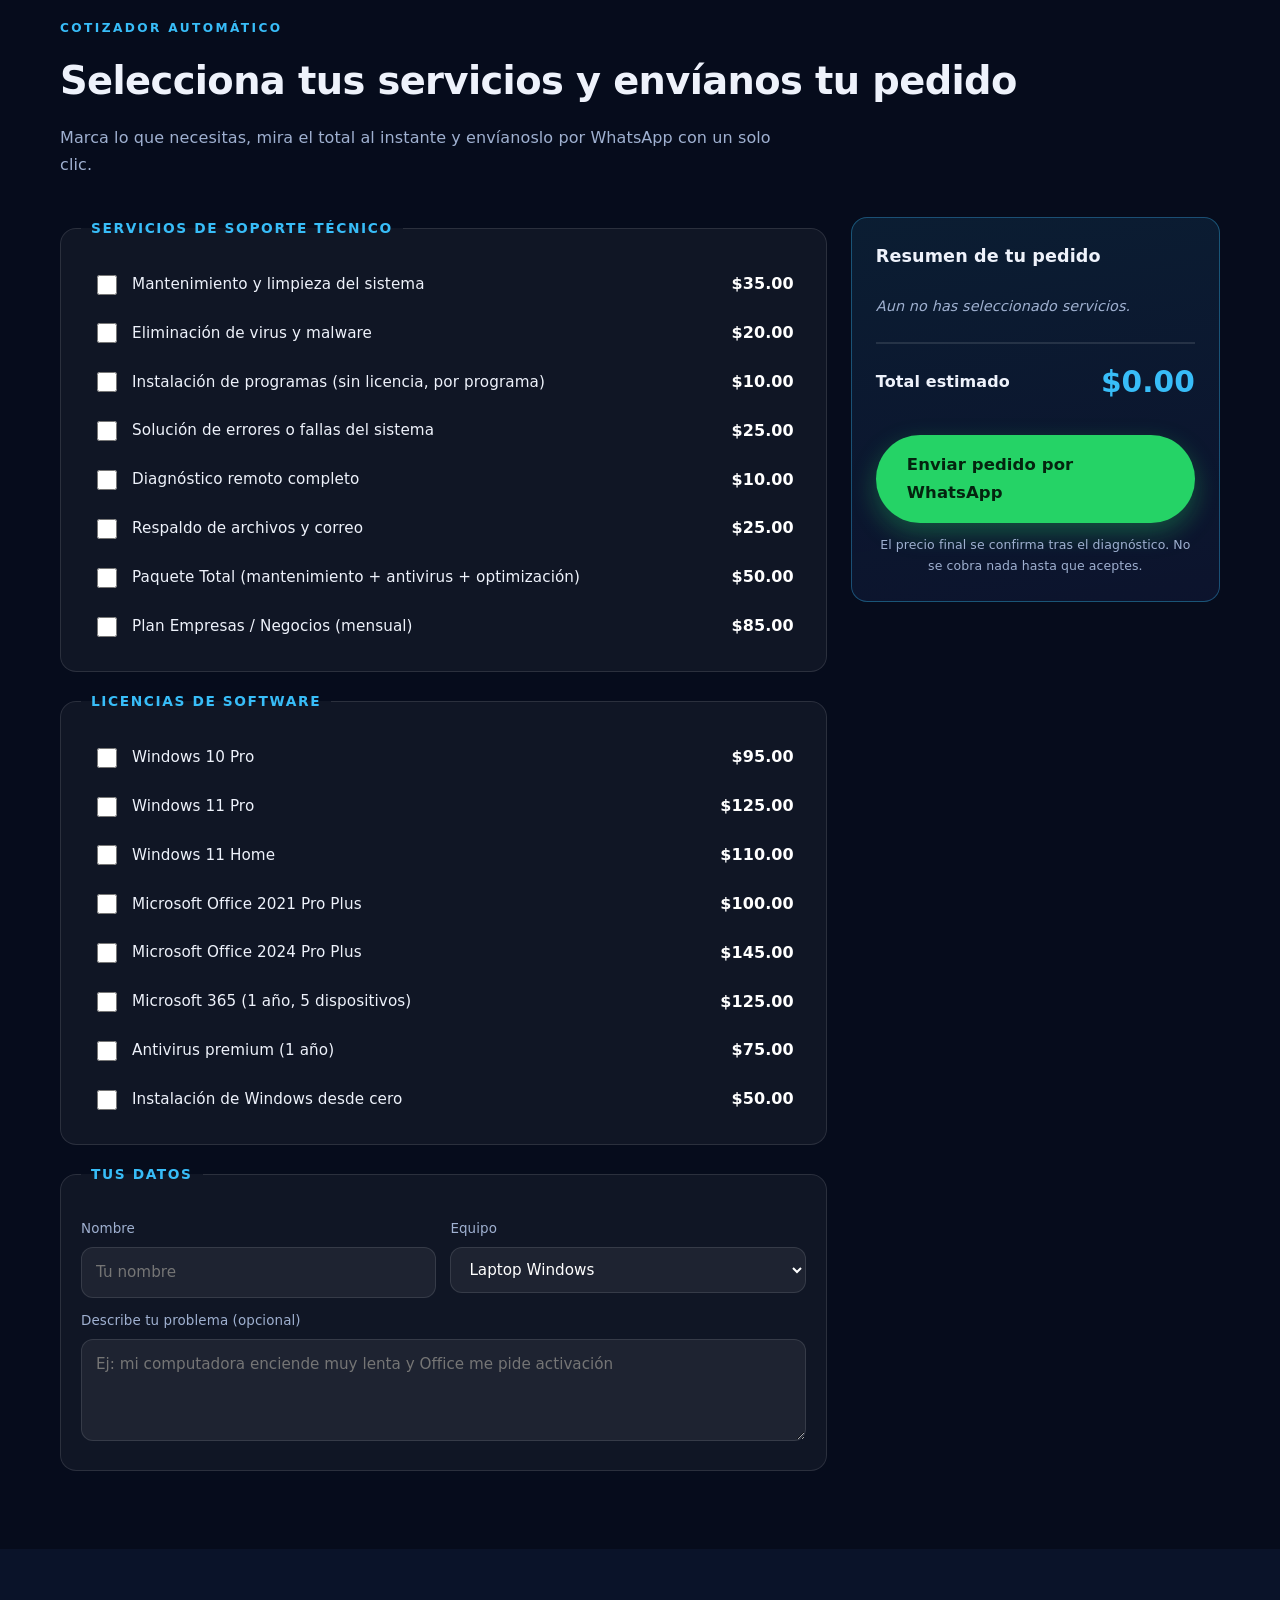
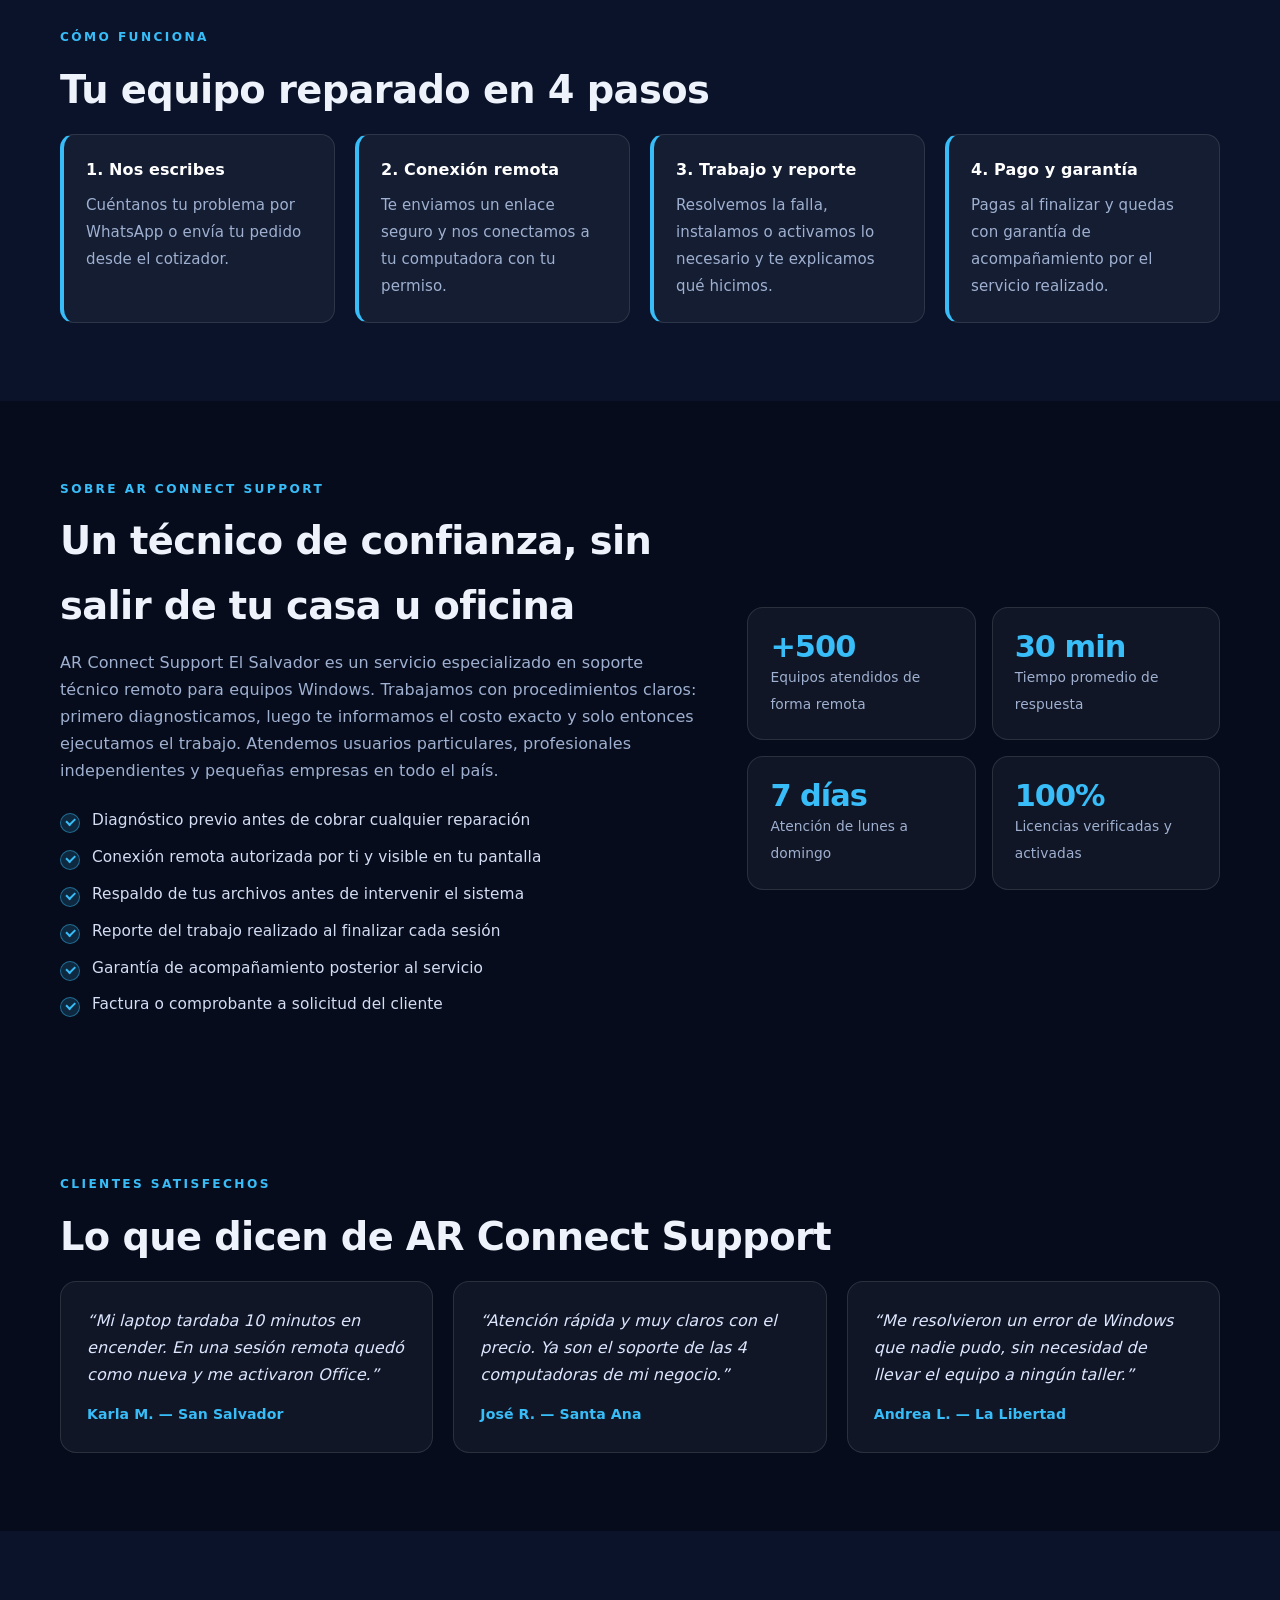
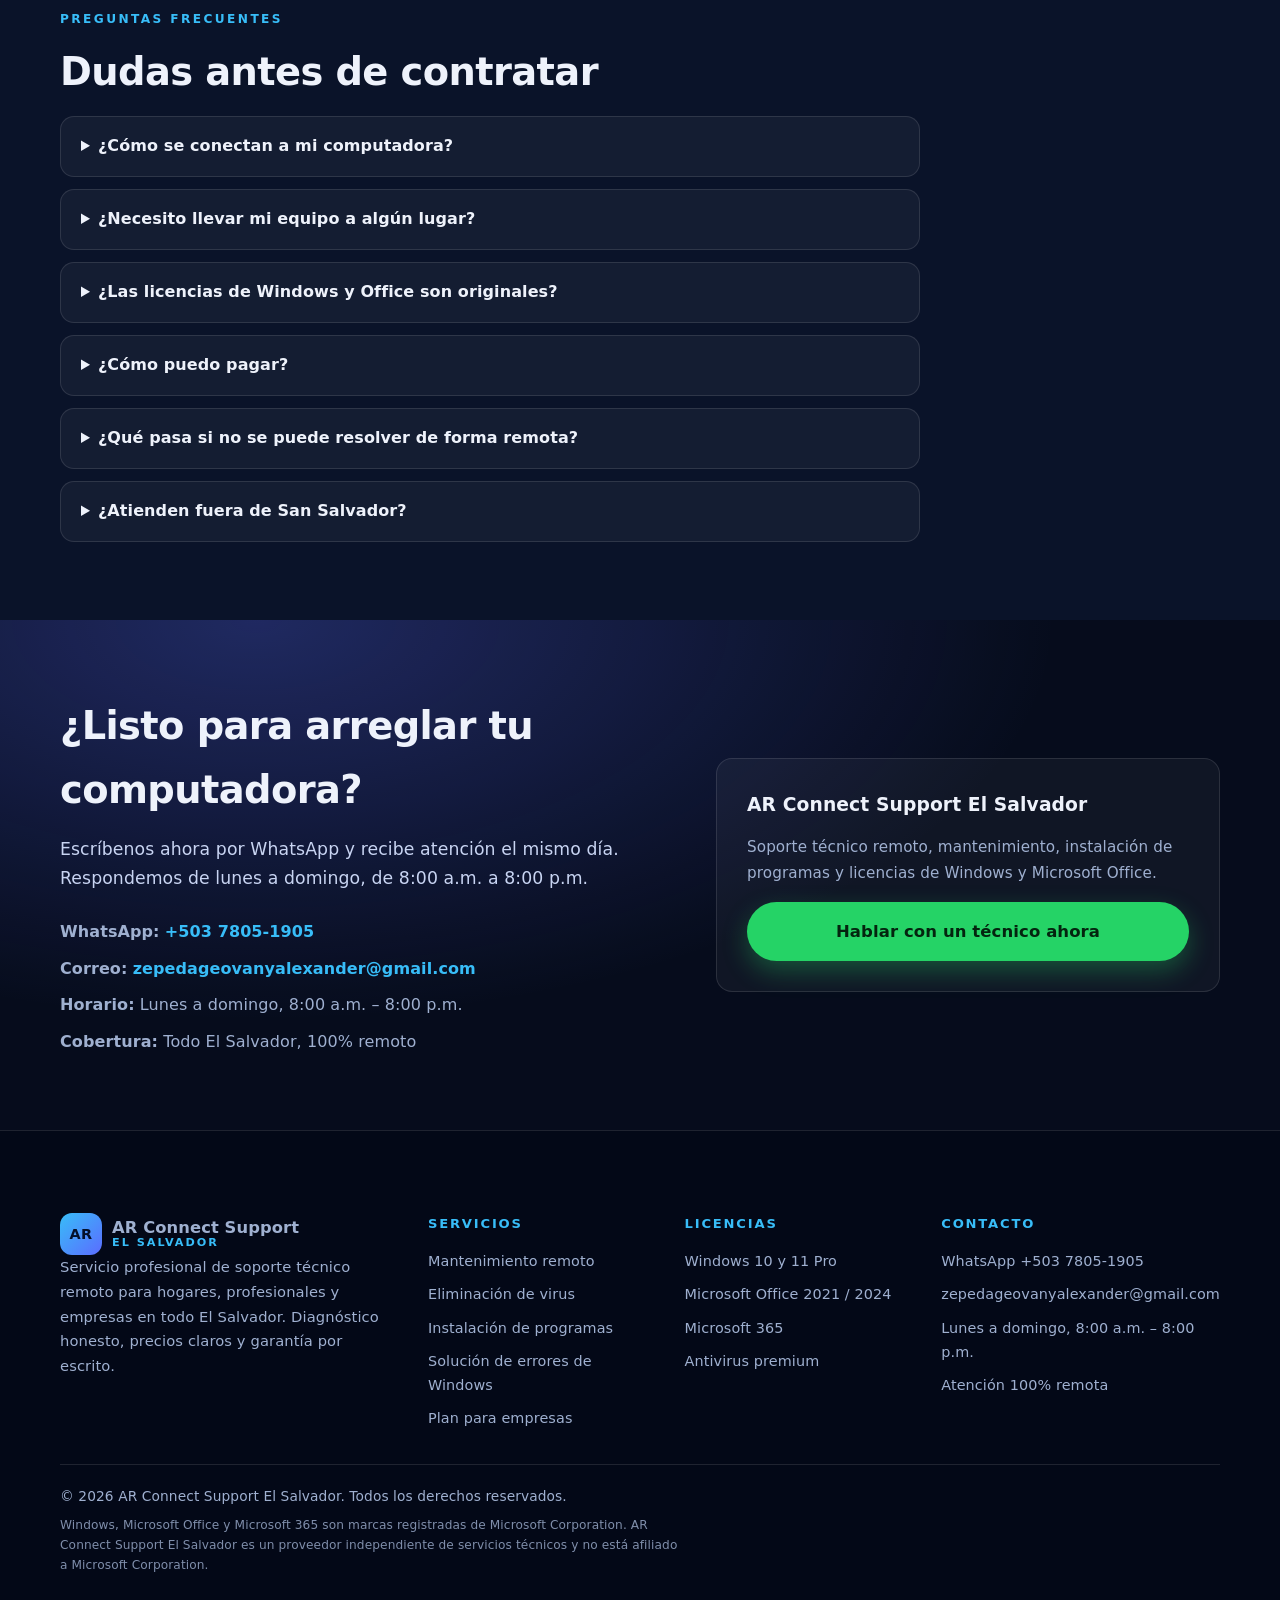
==== commit 0c997447: "Diseno profesional, iconos vectoriales, seccion Nosotros y correo actualizado" ====
--- a/index.html
+++ b/index.html
@@ -4,7 +4,7 @@
 <meta charset="utf-8">
 <meta name="viewport" content="width=device-width, initial-scale=1">
 <title>AR Connect Support El Salvador | Soporte Técnico Remoto, Licencias Windows y Office</title>
-<meta name="description" content="AR Connect Support El Salvador: soporte técnico remoto para computadoras, mantenimiento, eliminación de virus, instalación de programas y licencias originales de Windows y Microsoft Office. Escríbenos al +503 7805-1905 por WhatsApp.">
+<meta name="description" content="AR Connect Support El Salvador: soporte técnico remoto profesional para computadoras. Mantenimiento, eliminación de virus, instalación de programas y licencias originales de Windows y Microsoft Office. Escríbenos al +503 7805-1905 por WhatsApp.">
 <meta name="keywords" content="AR Connect Support El Salvador, soporte tecnico remoto El Salvador, licencia Windows El Salvador, licencia Microsoft Office El Salvador, mantenimiento de computadoras remoto, reparacion de laptops El Salvador, tecnico de computadoras San Salvador">
 <meta name="author" content="AR Connect Support El Salvador">
 <meta name="robots" content="index, follow">
@@ -34,6 +34,7 @@
         <li><a href="#licencias">Licencias</a></li>
         <li><a href="#cotizador">Cotizador</a></li>
         <li><a href="#proceso">Cómo funciona</a></li>
+        <li><a href="#nosotros">Nosotros</a></li>
         <li><a href="#contacto">Contacto</a></li>
       </ul>
     </nav>
@@ -49,7 +50,7 @@
   <div class="glow g2" aria-hidden="true"></div>
   <div class="wrap hero-in">
     <div class="hero-copy">
-      <p class="pill">⚡ Atención remota en todo El Salvador • Sin salir de casa</p>
+      <p class="pill"><span class="dot" aria-hidden="true"></span> Soporte remoto profesional en todo El Salvador</p>
       <h1>Tu computadora, <span class="grad">reparada hoy mismo</span> de forma remota</h1>
       <p class="lead">Somos <strong>AR Connect Support El Salvador</strong>. Damos mantenimiento, instalamos programas, activamos licencias originales de <strong>Windows y Microsoft Office</strong> y solucionamos cualquier falla del sistema conectándonos a tu equipo por internet. Precios claros y sin sorpresas.</p>
       <div class="hero-btns">
@@ -95,50 +96,50 @@
 
     <div class="grid">
       <article class="card">
-        <div class="card-ico">🧹</div>
+        <div class="card-ico"><svg viewBox="0 0 24 24" fill="none" stroke="currentColor" stroke-width="1.8" aria-hidden="true"><path d="M14.7 6.3a4 4 0 0 1-5.4 5.4L4 17v3h3l5.3-5.3a4 4 0 0 0 5.4-5.4l-2.3 2.3-2-2 2.3-2.3z"/></svg></div>
         <h3>Mantenimiento y limpieza del sistema</h3>
         <p>Limpieza de archivos temporales, desinstalación de programas innecesarios, optimización de arranque y mejora de la velocidad general.</p>
         <p class="price">$35.00 <small>por equipo</small></p>
       </article>
       <article class="card">
-        <div class="card-ico">🛡️</div>
+        <div class="card-ico"><svg viewBox="0 0 24 24" fill="none" stroke="currentColor" stroke-width="1.8" aria-hidden="true"><path d="M12 3l7 3v6c0 4.5-3 7.6-7 9-4-1.4-7-4.5-7-9V6l7-3z"/><path d="M9 12l2.2 2.2L15.5 10"/></svg></div>
         <h3>Eliminación de virus y malware</h3>
         <p>Escaneo profundo, eliminación de virus, troyanos, adware y secuestradores de navegador, más instalación de antivirus.</p>
         <p class="price">$20.00 <small>por equipo</small></p>
       </article>
       <article class="card">
-        <div class="card-ico">💾️</div>
+        <div class="card-ico"><svg viewBox="0 0 24 24" fill="none" stroke="currentColor" stroke-width="1.8" aria-hidden="true"><path d="M12 4v10"/><path d="M8 10l4 4 4-4"/><path d="M4 18h16"/></svg></div>
         <h3>Instalación de programas</h3>
         <p>Instalación y configuración de Office, navegadores, Zoom, AutoCAD, impresoras, drivers y utilidades que necesites. Sin licencia original, solo el servicio de instalación.</p>
         <p class="price">$10.00 <small>solo instalación, por programa</small></p>
       </article>
       <article class="card">
-        <div class="card-ico">⚙️</div>
+        <div class="card-ico"><svg viewBox="0 0 24 24" fill="none" stroke="currentColor" stroke-width="1.8" aria-hidden="true"><circle cx="12" cy="12" r="3.2"/><path d="M12 3v3M12 18v3M3 12h3M18 12h3M5.6 5.6l2.1 2.1M16.3 16.3l2.1 2.1M18.4 5.6l-2.1 2.1M7.7 16.3l-2.1 2.1"/></svg></div>
         <h3>Errores y fallas del sistema</h3>
         <p>Pantallas azules, arranque lento, actualizaciones fallidas, errores de red o Wi‑Fi y perfiles de usuario dañados.</p>
         <p class="price">$25.00 <small>por incidencia</small></p>
       </article>
       <article class="card">
-        <div class="card-ico">🔍</div>
+        <div class="card-ico"><svg viewBox="0 0 24 24" fill="none" stroke="currentColor" stroke-width="1.8" aria-hidden="true"><circle cx="11" cy="11" r="6.5"/><path d="M16.2 16.2L21 21"/></svg></div>
         <h3>Diagnóstico remoto completo</h3>
         <p>Revisión de disco, memoria, temperatura y salud del sistema con informe y recomendaciones por escrito.</p>
         <p class="price">$10.00 <small>se descuenta si contratas la reparación</small></p>
       </article>
       <article class="card">
-        <div class="card-ico">☁️</div>
+        <div class="card-ico"><svg viewBox="0 0 24 24" fill="none" stroke="currentColor" stroke-width="1.8" aria-hidden="true"><path d="M6.5 18h10.2a3.8 3.8 0 0 0 .3-7.6A6 6 0 0 0 5.8 11.2 3.4 3.4 0 0 0 6.5 18z"/></svg></div>
         <h3>Respaldo de archivos y correo</h3>
         <p>Copia de seguridad de documentos, fotos y configuración de correo en Outlook o Gmail antes de cualquier cambio.</p>
         <p class="price">$25.00 <small>por equipo</small></p>
       </article>
       <article class="card card-hot">
         <span class="tag">Más solicitado</span>
-        <div class="card-ico">🚀</div>
+        <div class="card-ico"><svg viewBox="0 0 24 24" fill="none" stroke="currentColor" stroke-width="1.8" aria-hidden="true"><path d="M13 2.5L5 13.5h5.2L9 21.5l8-11h-5.2L13 2.5z"/></svg></div>
         <h3>Paquete Total: mantenimiento + antivirus + optimización</h3>
         <p>Combina limpieza profunda, eliminación de virus, actualización de drivers y optimización final. El mejor valor.</p>
         <p class="price">$50.00 <small>ahorras $20</small></p>
       </article>
       <article class="card">
-        <div class="card-ico">🏢</div>
+        <div class="card-ico"><svg viewBox="0 0 24 24" fill="none" stroke="currentColor" stroke-width="1.8" aria-hidden="true"><path d="M4 20V6.5L11 4v16"/><path d="M11 9h8.5V20"/><path d="M14 12.5h2.5M14 16h2.5M7 9h1M7 12.5h1M7 16h1"/><path d="M3 20h18"/></svg></div>
         <h3>Plan Empresas / Negocios</h3>
         <p>Soporte mensual para 3 o más equipos, atención prioritaria y mantenimiento programado cada mes.</p>
         <p class="price">$85.00 <small>al mes</small></p>
@@ -246,6 +247,30 @@
   </div>
 </section>
 
+<section class="sec" id="nosotros">
+  <div class="wrap about">
+    <div>
+      <p class="eyebrow">Sobre AR Connect Support</p>
+      <h2 class="h2">Un técnico de confianza, sin salir de tu casa u oficina</h2>
+      <p class="sub">AR Connect Support El Salvador es un servicio especializado en soporte técnico remoto para equipos Windows. Trabajamos con procedimientos claros: primero diagnosticamos, luego te informamos el costo exacto y solo entonces ejecutamos el trabajo. Atendemos usuarios particulares, profesionales independientes y pequeñas empresas en todo el país.</p>
+      <ul class="checks">
+        <li>Diagnóstico previo antes de cobrar cualquier reparación</li>
+        <li>Conexión remota autorizada por ti y visible en tu pantalla</li>
+        <li>Respaldo de tus archivos antes de intervenir el sistema</li>
+        <li>Reporte del trabajo realizado al finalizar cada sesión</li>
+        <li>Garantía de acompañamiento posterior al servicio</li>
+        <li>Factura o comprobante a solicitud del cliente</li>
+      </ul>
+    </div>
+    <div class="stats">
+      <div class="stat"><b>+500</b><span>Equipos atendidos de forma remota</span></div>
+      <div class="stat"><b>30 min</b><span>Tiempo promedio de respuesta</span></div>
+      <div class="stat"><b>7 días</b><span>Atención de lunes a domingo</span></div>
+      <div class="stat"><b>100%</b><span>Licencias verificadas y activadas</span></div>
+    </div>
+  </div>
+</section>
+
 <section class="sec" id="opiniones">
   <div class="wrap">
     <p class="eyebrow">Clientes satisfechos</p>
@@ -280,7 +305,8 @@
       <p class="lead">Escríbenos ahora por WhatsApp y recibe atención el mismo día. Respondemos de lunes a domingo, de 8:00 a.m. a 8:00 p.m.</p>
       <ul class="contact-list">
         <li><b>WhatsApp:</b> <a id="waPhoneLink" href="#"><span id="waPhoneText">+503 7805-1905</span></a></li>
-        <li><b>Correo:</b> <a href="mailto:ventasar@arconnectsupport.com">ventasar@arconnectsupport.com</a></li>
+        <li><b>Correo:</b> <a href="mailto:zepedageovanyalexander@gmail.com">zepedageovanyalexander@gmail.com</a></li>
+        <li><b>Horario:</b> Lunes a domingo, 8:00 a.m. – 8:00 p.m.</li>
         <li><b>Cobertura:</b> Todo El Salvador, 100% remoto</li>
       </ul>
     </div>
@@ -293,9 +319,46 @@
 </section>
 
 <footer class="foot">
-  <div class="wrap foot-in">
-    <p><b>AR Connect Support El Salvador</b> — Soporte técnico remoto para computadoras, licencias de Windows y Microsoft Office.</p>
-    <p class="small">© <span id="yr">2026</span> AR Connect Support El Salvador. Todos los derechos reservados. Windows y Microsoft Office son marcas registradas de Microsoft Corporation.</p>
+  <div class="wrap foot-grid">
+    <div class="foot-col">
+      <a class="brand" href="#inicio">
+        <span class="brand-mark" aria-hidden="true">AR</span>
+        <span class="brand-txt">AR Connect Support<small>El Salvador</small></span>
+      </a>
+      <p class="foot-p">Servicio profesional de soporte técnico remoto para hogares, profesionales y empresas en todo El Salvador. Diagnóstico honesto, precios claros y garantía por escrito.</p>
+    </div>
+    <div class="foot-col">
+      <h4>Servicios</h4>
+      <ul>
+        <li><a href="#servicios">Mantenimiento remoto</a></li>
+        <li><a href="#servicios">Eliminación de virus</a></li>
+        <li><a href="#servicios">Instalación de programas</a></li>
+        <li><a href="#servicios">Solución de errores de Windows</a></li>
+        <li><a href="#servicios">Plan para empresas</a></li>
+      </ul>
+    </div>
+    <div class="foot-col">
+      <h4>Licencias</h4>
+      <ul>
+        <li><a href="#licencias">Windows 10 y 11 Pro</a></li>
+        <li><a href="#licencias">Microsoft Office 2021 / 2024</a></li>
+        <li><a href="#licencias">Microsoft 365</a></li>
+        <li><a href="#licencias">Antivirus premium</a></li>
+      </ul>
+    </div>
+    <div class="foot-col">
+      <h4>Contacto</h4>
+      <ul>
+        <li><a id="footWa" href="#contacto">WhatsApp +503 7805-1905</a></li>
+        <li><a href="mailto:zepedageovanyalexander@gmail.com">zepedageovanyalexander@gmail.com</a></li>
+        <li>Lunes a domingo, 8:00 a.m. – 8:00 p.m.</li>
+        <li>Atención 100% remota</li>
+      </ul>
+    </div>
+  </div>
+  <div class="wrap foot-bottom">
+    <p>© <span id="yr">2026</span> AR Connect Support El Salvador. Todos los derechos reservados.</p>
+    <p class="small">Windows, Microsoft Office y Microsoft 365 son marcas registradas de Microsoft Corporation. AR Connect Support El Salvador es un proveedor independiente de servicios técnicos y no está afiliado a Microsoft Corporation.</p>
   </div>
 </footer>
 
@@ -305,7 +368,7 @@
 </a>
 
 <script type="application/ld+json">
-{"@context":"https://schema.org","@type":"LocalBusiness","name":"AR Connect Support El Salvador","description":"Soporte técnico remoto para computadoras: mantenimiento, eliminación de virus, instalación de programas y licencias de Windows y Microsoft Office.","areaServed":{"@type":"Country","name":"El Salvador"},"address":{"@type":"PostalAddress","addressCountry":"SV","addressLocality":"San Salvador"},"telephone":"+50378051905","email":"ventasar@arconnectsupport.com","priceRange":"$10 - $145","openingHours":"Mo-Su 08:00-20:00","knowsLanguage":"es","makesOffer":[{"@type":"Offer","itemOffered":{"@type":"Service","name":"Mantenimiento remoto de computadoras"},"price":"35","priceCurrency":"USD"},{"@type":"Offer","itemOffered":{"@type":"Service","name":"Eliminación de virus"},"price":"20","priceCurrency":"USD"},{"@type":"Offer","itemOffered":{"@type":"Product","name":"Licencia Windows 11 Pro"},"price":"125","priceCurrency":"USD"},{"@type":"Offer","itemOffered":{"@type":"Product","name":"Licencia Microsoft Office 2021 Pro Plus"},"price":"100","priceCurrency":"USD"}]}
+{"@context":"https://schema.org","@type":"LocalBusiness","name":"AR Connect Support El Salvador","description":"Soporte técnico remoto para computadoras: mantenimiento, eliminación de virus, instalación de programas y licencias de Windows y Microsoft Office.","areaServed":{"@type":"Country","name":"El Salvador"},"address":{"@type":"PostalAddress","addressCountry":"SV","addressLocality":"San Salvador"},"telephone":"+50378051905","email":"zepedageovanyalexander@gmail.com","priceRange":"$10 - $145","openingHours":"Mo-Su 08:00-20:00","knowsLanguage":"es","makesOffer":[{"@type":"Offer","itemOffered":{"@type":"Service","name":"Mantenimiento remoto de computadoras"},"price":"35","priceCurrency":"USD"},{"@type":"Offer","itemOffered":{"@type":"Service","name":"Eliminación de virus"},"price":"20","priceCurrency":"USD"},{"@type":"Offer","itemOffered":{"@type":"Product","name":"Licencia Windows 11 Pro"},"price":"125","priceCurrency":"USD"},{"@type":"Offer","itemOffered":{"@type":"Product","name":"Licencia Microsoft Office 2021 Pro Plus"},"price":"100","priceCurrency":"USD"}]}
 </script>
 <script src="app.js" defer></script>
 </body>
--- a/styles.css
+++ b/styles.css
@@ -1,7 +1,7 @@
-:root{--bg:#050b1f;--bg2:#0a1330;--card:rgba(255,255,255,.05);--line:rgba(255,255,255,.12);--txt:#eaf0ff;--mut:#a9b6d6;--cy:#00e0ff;--vi:#7c5cff;--wa:#25d366;--r:18px}
+:root{--bg:#060c1c;--bg2:#0a1329;--card:rgba(255,255,255,.045);--line:rgba(255,255,255,.11);--txt:#eef2fb;--mut:#9fb0d0;--cy:#38bdf8;--vi:#5b6cff;--wa:#25d366;--r:16px}
 *{box-sizing:border-box}
 html{scroll-behavior:smooth}
-body{margin:0;font-family:"Segoe UI",system-ui,-apple-system,Roboto,Arial,sans-serif;background:var(--bg);color:var(--txt);line-height:1.65;-webkit-font-smoothing:antialiased}
+body{margin:0;font-family:"Inter","Segoe UI",system-ui,-apple-system,Roboto,"Helvetica Neue",Arial,sans-serif;background:var(--bg);color:var(--txt);line-height:1.68;letter-spacing:.1px;-webkit-font-smoothing:antialiased}
 img{max-width:100%}
 a{color:inherit}
 .wrap{width:min(1160px,92%);margin:0 auto}
@@ -28,10 +28,10 @@
 .btn-full{width:100%}
 
 /* HERO */
-.hero{position:relative;overflow:hidden;padding:84px 0 70px;background:radial-gradient(1100px 520px at 85% -10%,rgba(124,92,255,.28),transparent),radial-gradient(900px 460px at 5% 10%,rgba(0,224,255,.2),transparent),var(--bg)}
-.glow{position:absolute;border-radius:50%;filter:blur(90px);opacity:.5}
-.g1{width:420px;height:420px;background:#7c5cff;top:-140px;right:-80px}
-.g2{width:360px;height:360px;background:#00e0ff;bottom:-160px;left:-100px}
+.hero{position:relative;overflow:hidden;padding:92px 0 76px;background:radial-gradient(1100px 520px at 85% -10%,rgba(91,108,255,.22),transparent),radial-gradient(900px 460px at 5% 10%,rgba(56,189,248,.16),transparent),var(--bg)}
+.glow{position:absolute;border-radius:50%;filter:blur(100px);opacity:.34}
+.g1{width:420px;height:420px;background:#5b6cff;top:-140px;right:-80px}
+.g2{width:360px;height:360px;background:#38bdf8;bottom:-160px;left:-100px}
 .hero-in{position:relative;display:grid;grid-template-columns:1.1fr .9fr;gap:48px;align-items:center}
 .pill{display:inline-block;padding:7px 15px;border:1px solid var(--line);border-radius:999px;background:rgba(255,255,255,.05);font-size:.85rem;color:#cfe0ff;margin:0 0 18px}
 h1{font-size:clamp(2.1rem,4.6vw,3.5rem);line-height:1.1;margin:0 0 18px;letter-spacing:-1px}
@@ -69,13 +69,14 @@
 .grid{display:grid;grid-template-columns:repeat(auto-fit,minmax(272px,1fr));gap:20px}
 .grid-3{grid-template-columns:repeat(auto-fit,minmax(280px,1fr))}
 .card{position:relative;background:var(--card);border:1px solid var(--line);border-radius:var(--r);padding:26px;transition:transform .2s,border-color .2s,background .2s}
-.card:hover{transform:translateY(-6px);border-color:rgba(0,224,255,.55);background:rgba(0,224,255,.06)}
-.card-ico{font-size:1.9rem;margin-bottom:10px}
+.card:hover{transform:translateY(-5px);border-color:rgba(56,189,248,.5);background:rgba(56,189,248,.055);box-shadow:0 18px 40px rgba(0,0,0,.35)}
+.card-ico{display:grid;place-items:center;width:48px;height:48px;border-radius:13px;background:linear-gradient(150deg,rgba(56,189,248,.18),rgba(91,108,255,.18));border:1px solid rgba(56,189,248,.28);color:var(--cy);margin-bottom:16px}
+.card-ico svg{width:24px;height:24px;stroke-linecap:round;stroke-linejoin:round}
 .card h3{margin:0 0 8px;font-size:1.12rem}
 .card p{color:var(--mut);margin:0 0 14px;font-size:.95rem}
 .price{font-weight:900;font-size:1.5rem;color:#fff;margin:0!important}
 .price small{display:block;font-size:.76rem;font-weight:600;color:var(--cy)}
-.card-hot{border-color:rgba(124,92,255,.6);background:linear-gradient(160deg,rgba(124,92,255,.16),rgba(0,224,255,.07))}
+.card-hot{border-color:rgba(91,108,255,.55);background:linear-gradient(160deg,rgba(91,108,255,.14),rgba(56,189,248,.06))}
 .tag{position:absolute;top:-11px;right:16px;background:linear-gradient(100deg,var(--cy),var(--vi));color:#04102a;font-size:.7rem;font-weight:900;padding:5px 12px;border-radius:999px;text-transform:uppercase;letter-spacing:1px}
 
 /* TABLE */
@@ -83,7 +84,7 @@
 .tbl{width:100%;border-collapse:collapse;min-width:560px}
 .tbl th,.tbl td{padding:15px 18px;text-align:left;border-bottom:1px solid var(--line);font-size:.96rem}
 .tbl thead th{background:rgba(255,255,255,.06);font-size:.8rem;letter-spacing:1.4px;text-transform:uppercase;color:var(--cy)}
-.tbl tbody tr:hover{background:rgba(0,224,255,.05)}
+.tbl tbody tr:hover{background:rgba(56,189,248,.05)}
 .tbl td.p{font-weight:900;color:#fff;white-space:nowrap}
 .note{color:var(--mut);font-size:.88rem;margin-top:16px}
 
@@ -101,7 +102,7 @@
 .fld{display:block;margin-top:12px}
 .fld span{display:block;font-size:.84rem;color:var(--mut);margin-bottom:6px}
 .fld input,.fld select,.fld textarea{width:100%;padding:12px 14px;border-radius:12px;border:1px solid var(--line);background:rgba(255,255,255,.06);color:#fff;font:inherit;font-size:.95rem}
-.summary{position:sticky;top:88px;border:1px solid rgba(0,224,255,.35);border-radius:var(--r);padding:24px;background:linear-gradient(170deg,rgba(0,224,255,.1),rgba(124,92,255,.08))}
+.summary{position:sticky;top:88px;border:1px solid rgba(56,189,248,.35);border-radius:var(--r);padding:24px;background:linear-gradient(170deg,rgba(56,189,248,.1),rgba(91,108,255,.08))}
 .summary h3{margin:0 0 14px;font-size:1.1rem}
 .sum-list{list-style:none;padding:0;margin:0 0 16px;max-height:280px;overflow:auto}
 .sum-list li{display:flex;justify-content:space-between;gap:10px;padding:8px 0;border-bottom:1px dashed var(--line);font-size:.9rem;color:#dbe6ff}
@@ -121,12 +122,12 @@
 /* FAQ */
 .faq{display:grid;gap:12px;max-width:860px}
 details{background:var(--card);border:1px solid var(--line);border-radius:14px;padding:16px 20px}
-details[open]{border-color:rgba(0,224,255,.45)}
+details[open]{border-color:rgba(56,189,248,.45)}
 summary{cursor:pointer;font-weight:700}
 details p{color:var(--mut);margin:12px 0 0;font-size:.95rem}
 
 /* CTA + FOOTER */
-.cta{padding:74px 0;background:radial-gradient(800px 400px at 20% 0,rgba(124,92,255,.3),transparent),var(--bg)}
+.cta{padding:74px 0;background:radial-gradient(800px 400px at 20% 0,rgba(91,108,255,.3),transparent),var(--bg)}
 .cta-in{display:grid;grid-template-columns:1.1fr .9fr;gap:40px;align-items:center}
 .contact-list{list-style:none;padding:0;margin:22px 0 0;color:var(--mut);display:grid;gap:10px}
 .contact-list a{color:var(--cy);text-decoration:none;font-weight:700}
@@ -142,4 +143,28 @@
 
 @media(max-width:960px){.hero-in,.quote,.cta-in{grid-template-columns:1fr}.strip-in{grid-template-columns:repeat(2,1fr)}.menu{display:none}.summary{position:static}.hero{padding:56px 0 44px}}
 @media(max-width:560px){.row{grid-template-columns:1fr}.float-wa span{display:none}.nav-cta{padding:10px 15px}.sec{padding:56px 0}}
+/* PROFESIONAL: nosotros, checks, stats, footer */
+.dot{display:inline-block;width:8px;height:8px;border-radius:50%;background:var(--wa);box-shadow:0 0 0 4px rgba(37,211,102,.18);margin-right:6px;vertical-align:middle}
+.about{display:grid;grid-template-columns:1.15fr .85fr;gap:48px;align-items:center}
+.about .sub{margin-bottom:24px}
+.checks{list-style:none;padding:0;margin:0;display:grid;gap:11px}
+.checks li{position:relative;padding-left:32px;color:#d3ddf3;font-size:.96rem}
+.checks li::before{content:"";position:absolute;left:0;top:5px;width:18px;height:18px;border-radius:50%;background:rgba(56,189,248,.16);border:1px solid rgba(56,189,248,.45)}
+.checks li::after{content:"";position:absolute;left:5.5px;top:10px;width:7px;height:3.5px;border-left:2px solid var(--cy);border-bottom:2px solid var(--cy);transform:rotate(-45deg)}
+.stats{display:grid;grid-template-columns:1fr 1fr;gap:16px}
+.stat{background:var(--card);border:1px solid var(--line);border-radius:var(--r);padding:22px}
+.stat b{display:block;font-size:1.9rem;color:var(--cy);line-height:1.1;letter-spacing:-1px}
+.stat span{color:var(--mut);font-size:.86rem}
+.foot-grid{display:grid;grid-template-columns:1.5fr 1fr 1fr 1.2fr;gap:34px;padding:52px 0 34px}
+.foot-col h4{margin:0 0 14px;font-size:.82rem;letter-spacing:1.8px;text-transform:uppercase;color:var(--cy)}
+.foot-col ul{list-style:none;padding:0;margin:0;display:grid;gap:9px}
+.foot-col li,.foot-col a{color:var(--mut);font-size:.9rem;text-decoration:none}
+.foot-col a:hover{color:#fff}
+.foot-p{color:var(--mut);font-size:.92rem;margin:16px 0 0;max-width:38ch}
+.foot-bottom{border-top:1px solid var(--line);padding:20px 0 8px}
+.foot-bottom p{margin:0 0 6px;color:var(--mut);font-size:.86rem}
+.foot-bottom .small{font-size:.76rem;opacity:.8;max-width:80ch}
+@media(max-width:960px){.about{grid-template-columns:1fr;gap:32px}.foot-grid{grid-template-columns:1fr 1fr;gap:28px}}
+@media(max-width:560px){.stats,.foot-grid{grid-template-columns:1fr}}
+
 @media(prefers-reduced-motion:reduce){*{animation:none!important;transition:none!important}}
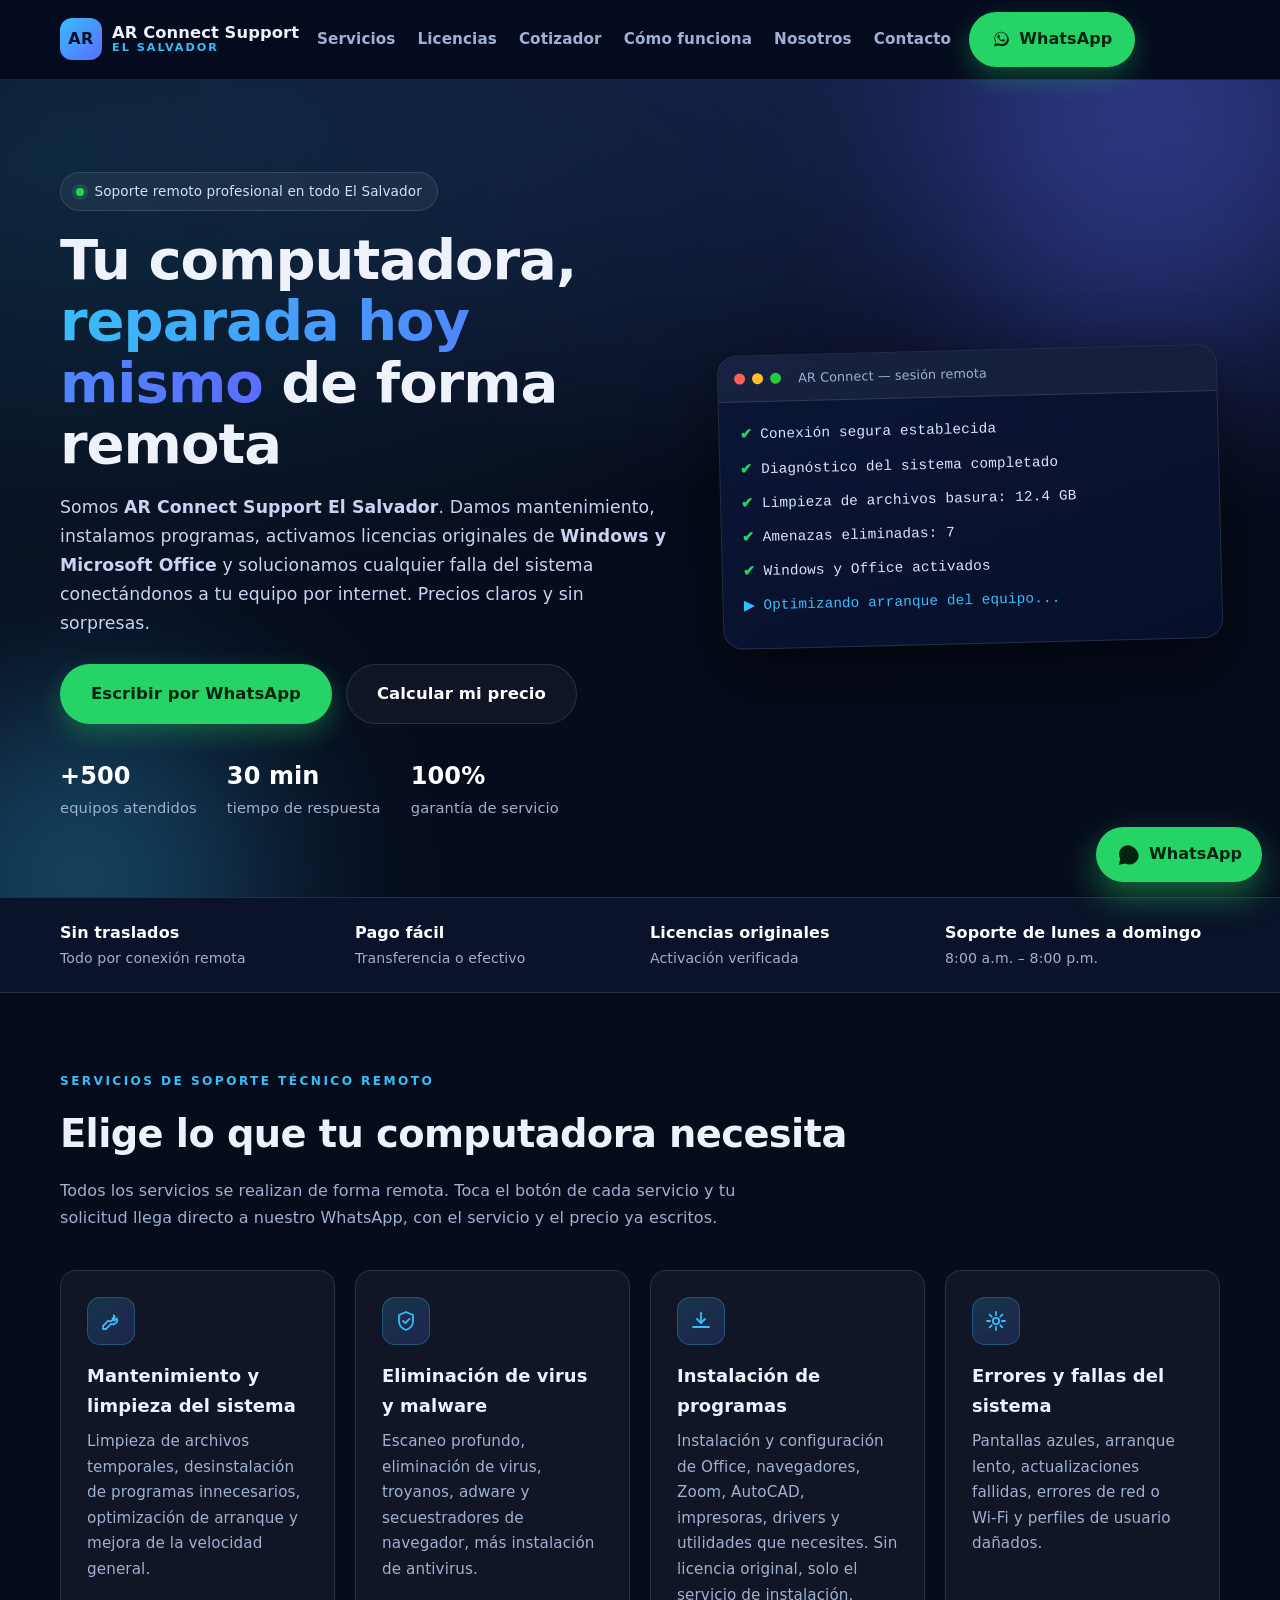
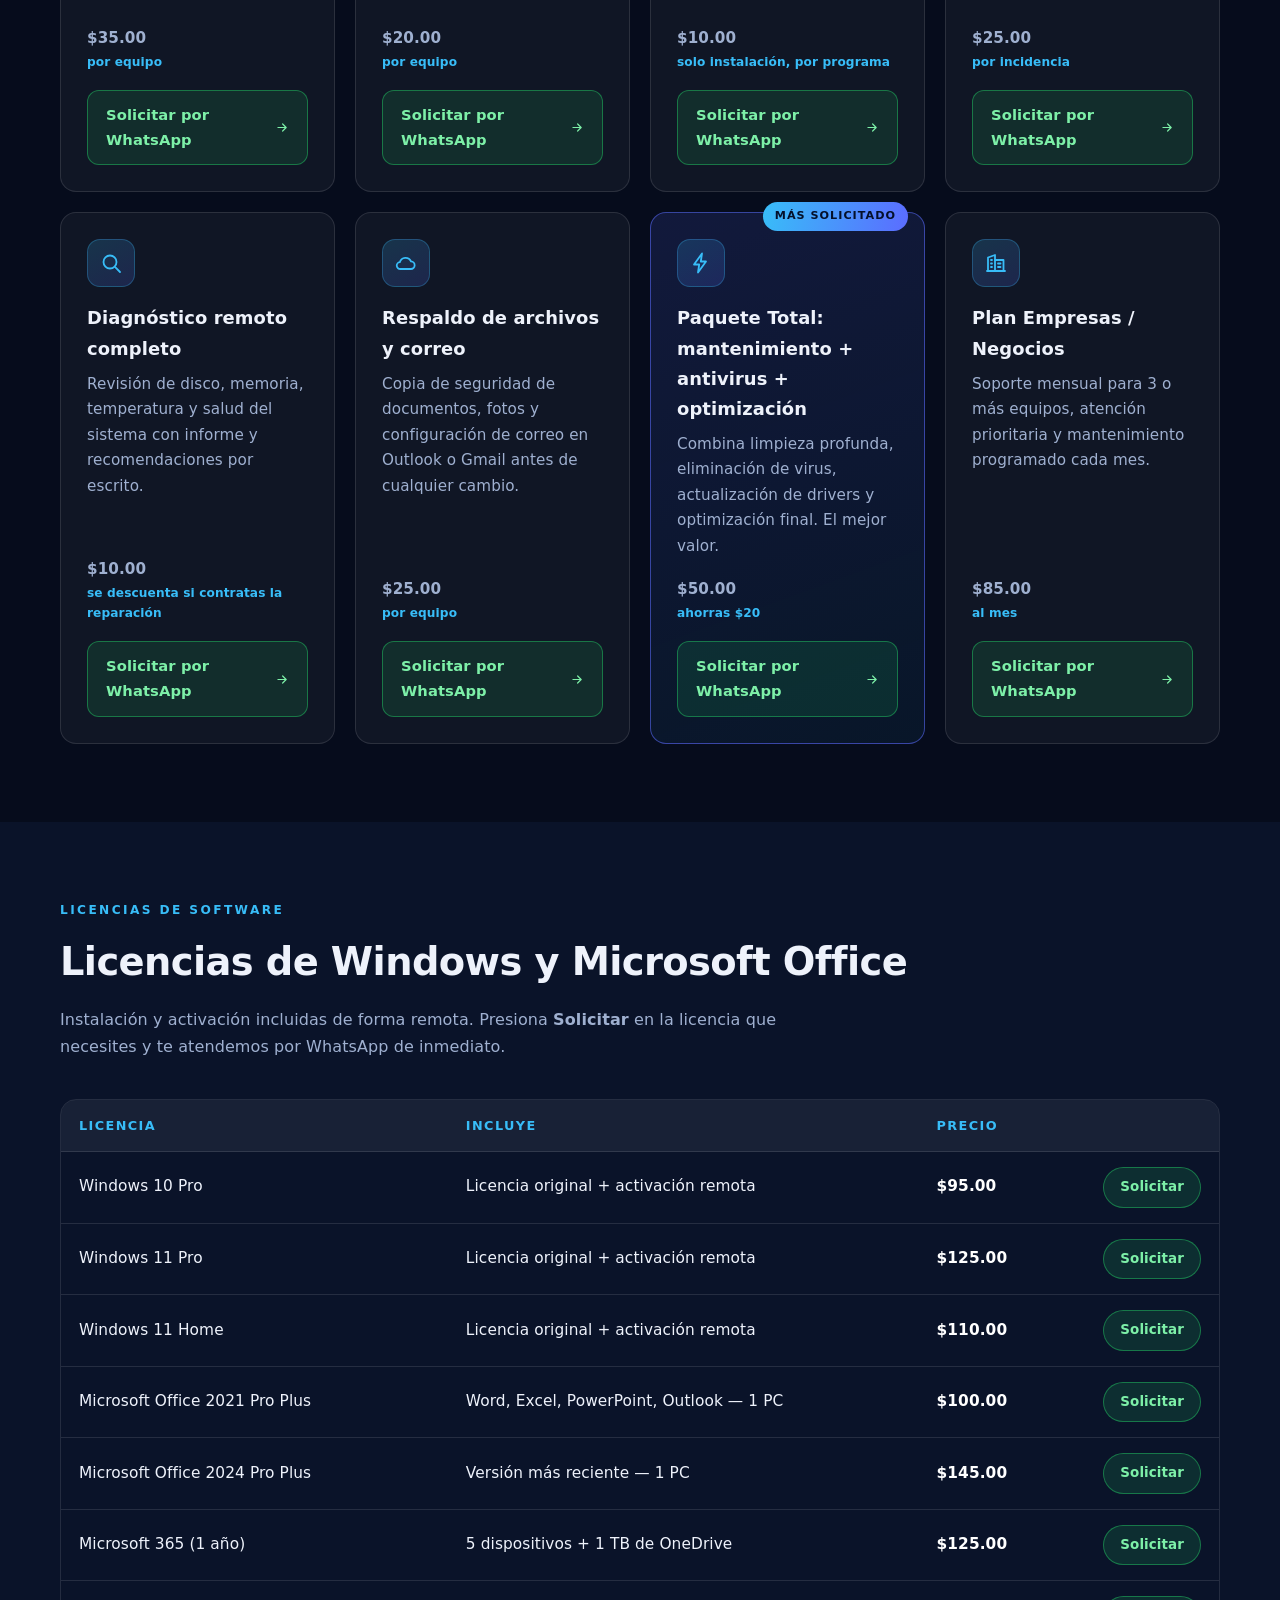
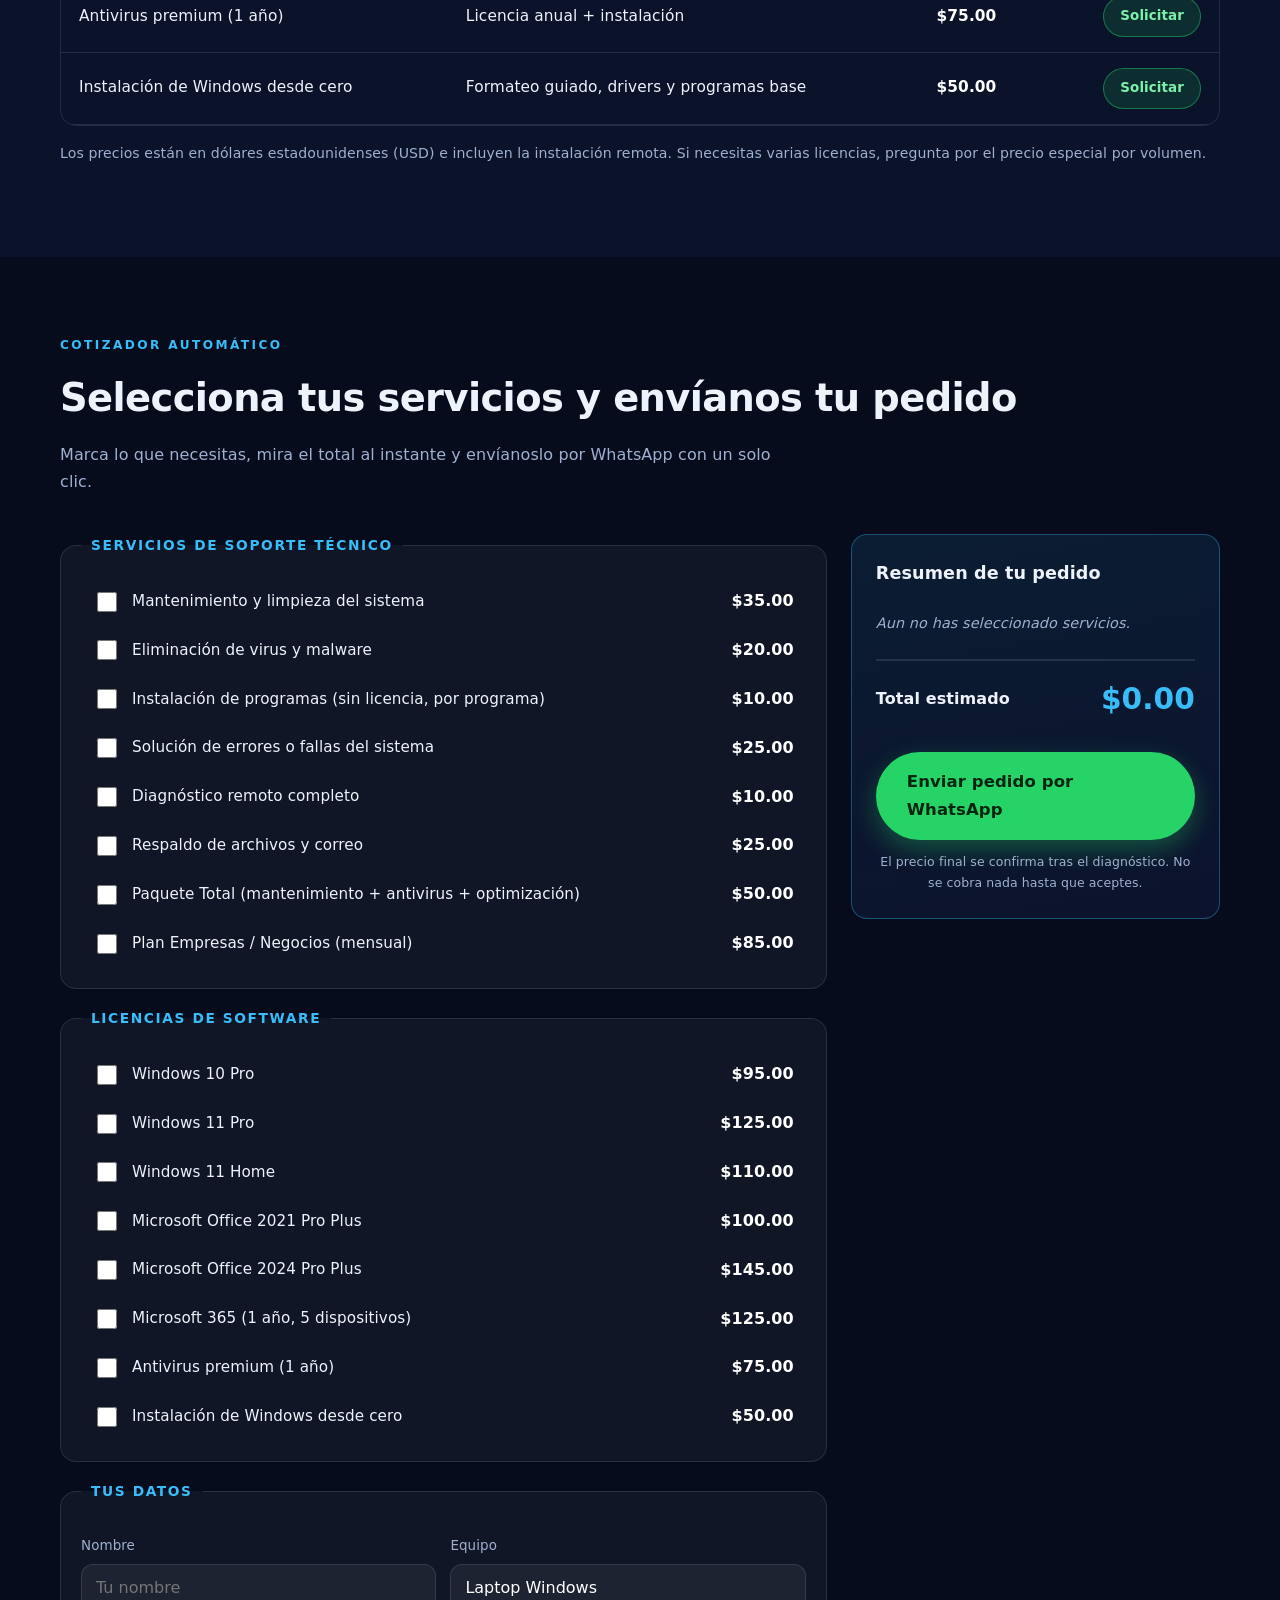
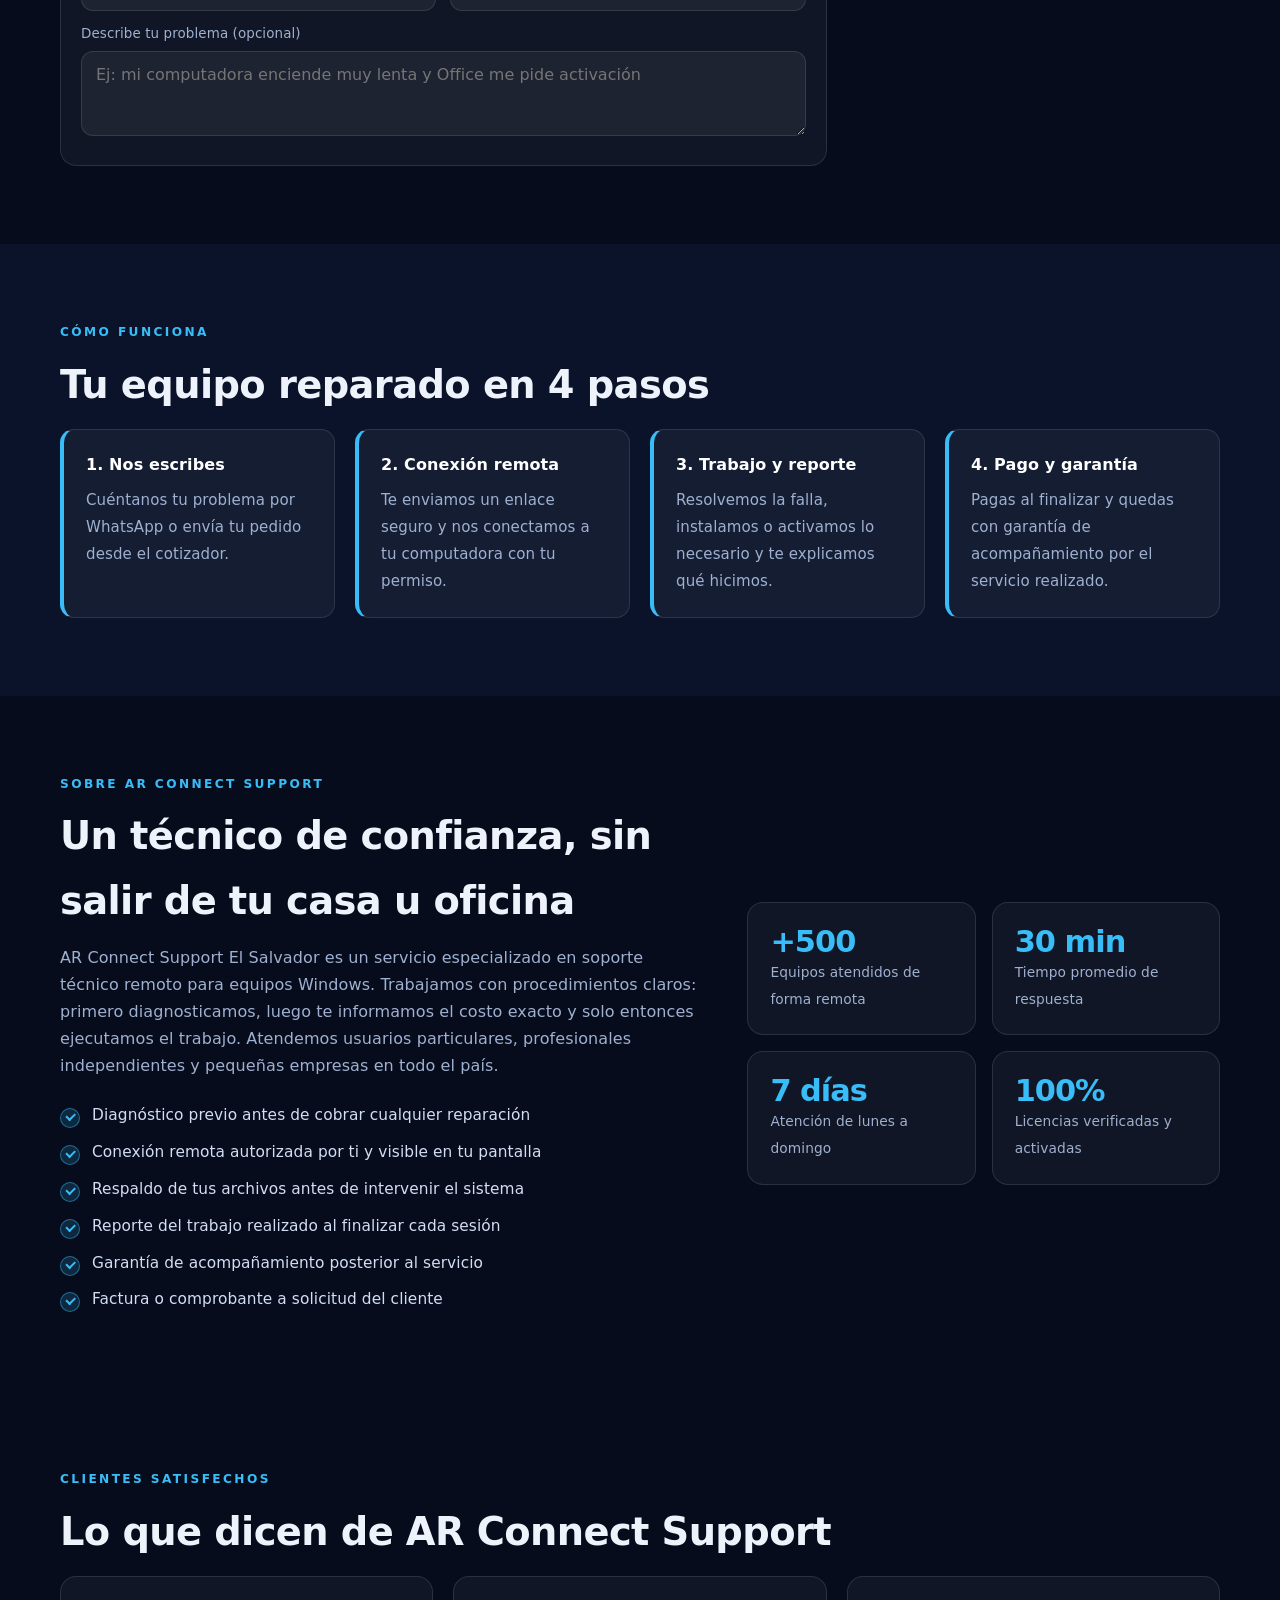
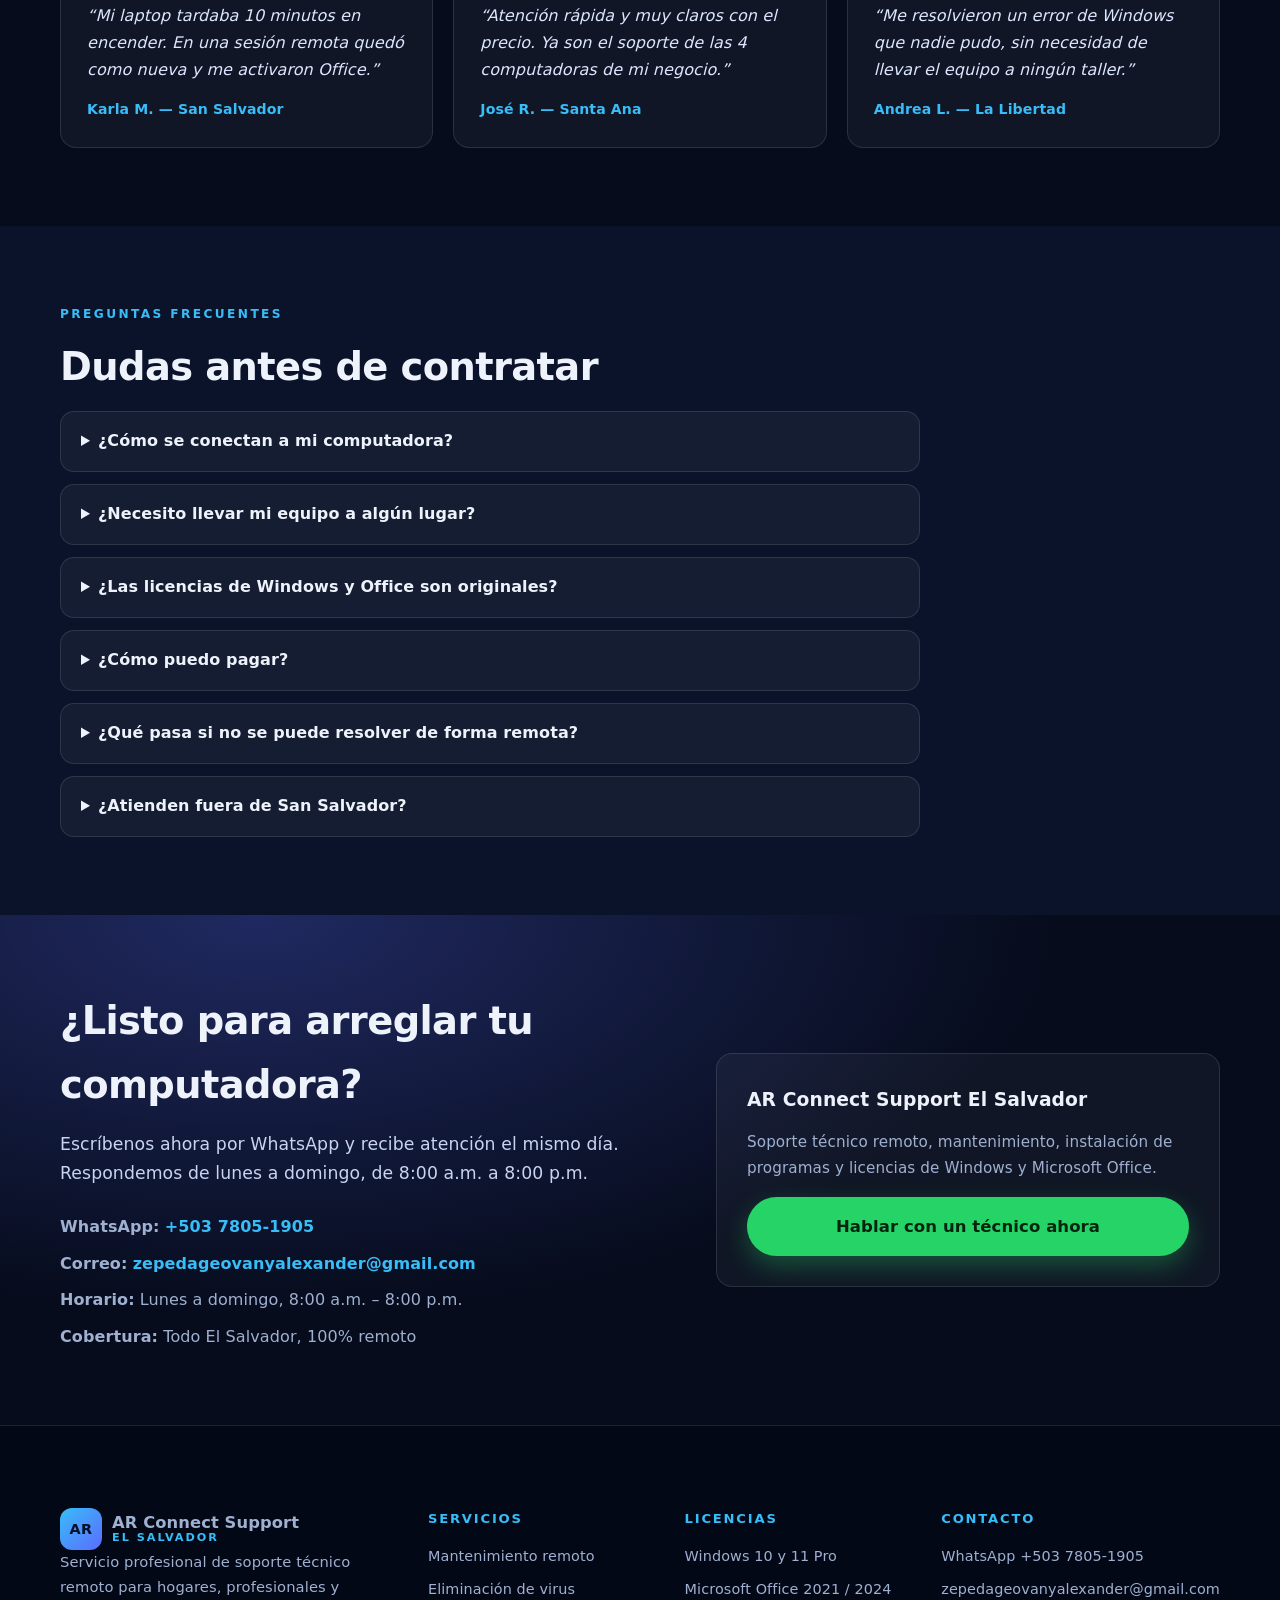
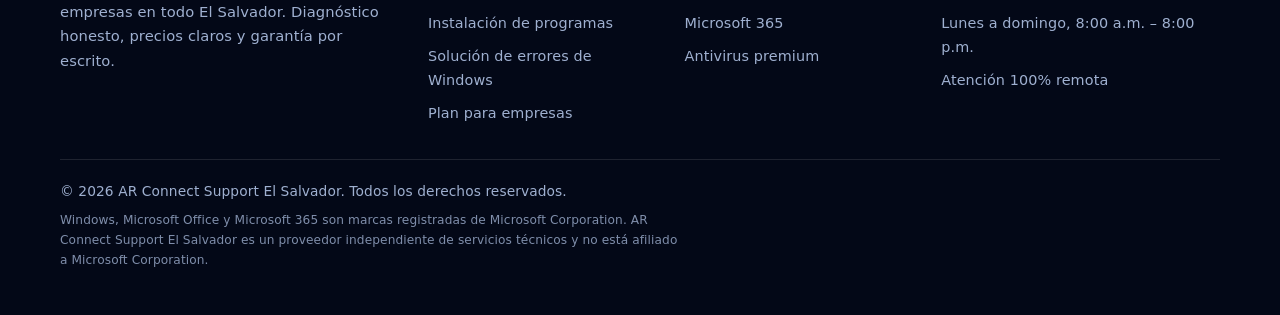
==== commit c88b75e7: "Botones de WhatsApp por servicio y licencia, diseno responsive para Android, iPhone, Mac y Windows" ====
--- a/index.html
+++ b/index.html
@@ -2,7 +2,12 @@
 <html lang="es-SV">
 <head>
 <meta charset="utf-8">
-<meta name="viewport" content="width=device-width, initial-scale=1">
+<meta name="viewport" content="width=device-width, initial-scale=1, viewport-fit=cover">
+<meta name="apple-mobile-web-app-capable" content="yes">
+<meta name="apple-mobile-web-app-title" content="AR Connect Support">
+<meta name="apple-mobile-web-app-status-bar-style" content="black-translucent">
+<meta name="mobile-web-app-capable" content="yes">
+<meta name="format-detection" content="telephone=no">
 <title>AR Connect Support El Salvador | Soporte Técnico Remoto, Licencias Windows y Office</title>
 <meta name="description" content="AR Connect Support El Salvador: soporte técnico remoto profesional para computadoras. Mantenimiento, eliminación de virus, instalación de programas y licencias originales de Windows y Microsoft Office. Escríbenos al +503 7805-1905 por WhatsApp.">
 <meta name="keywords" content="AR Connect Support El Salvador, soporte tecnico remoto El Salvador, licencia Windows El Salvador, licencia Microsoft Office El Salvador, mantenimiento de computadoras remoto, reparacion de laptops El Salvador, tecnico de computadoras San Salvador">
@@ -92,7 +97,7 @@
   <div class="wrap">
     <p class="eyebrow">Servicios de soporte técnico remoto</p>
     <h2 class="h2">Elige lo que tu computadora necesita</h2>
-    <p class="sub">Todos los servicios se realizan de forma remota. Solo necesitas tu equipo encendido y conexión a internet.</p>
+    <p class="sub">Todos los servicios se realizan de forma remota. Toca el botón de cada servicio y tu solicitud llega directo a nuestro WhatsApp, con el servicio y el precio ya escritos.</p>
 
     <div class="grid">
       <article class="card">
@@ -100,36 +105,42 @@
         <h3>Mantenimiento y limpieza del sistema</h3>
         <p>Limpieza de archivos temporales, desinstalación de programas innecesarios, optimización de arranque y mejora de la velocidad general.</p>
         <p class="price">$35.00 <small>por equipo</small></p>
+        <a class="card-cta" href="#contacto" data-wa-service="Mantenimiento y limpieza del sistema" data-wa-price="35.00"><span>Solicitar por WhatsApp</span><svg viewBox="0 0 24 24" fill="none" stroke="currentColor" stroke-width="2" aria-hidden="true"><path d="M5 12h13"/><path d="M13 6l6 6-6 6"/></svg></a>
       </article>
       <article class="card">
         <div class="card-ico"><svg viewBox="0 0 24 24" fill="none" stroke="currentColor" stroke-width="1.8" aria-hidden="true"><path d="M12 3l7 3v6c0 4.5-3 7.6-7 9-4-1.4-7-4.5-7-9V6l7-3z"/><path d="M9 12l2.2 2.2L15.5 10"/></svg></div>
         <h3>Eliminación de virus y malware</h3>
         <p>Escaneo profundo, eliminación de virus, troyanos, adware y secuestradores de navegador, más instalación de antivirus.</p>
         <p class="price">$20.00 <small>por equipo</small></p>
+        <a class="card-cta" href="#contacto" data-wa-service="Eliminación de virus y malware" data-wa-price="20.00"><span>Solicitar por WhatsApp</span><svg viewBox="0 0 24 24" fill="none" stroke="currentColor" stroke-width="2" aria-hidden="true"><path d="M5 12h13"/><path d="M13 6l6 6-6 6"/></svg></a>
       </article>
       <article class="card">
         <div class="card-ico"><svg viewBox="0 0 24 24" fill="none" stroke="currentColor" stroke-width="1.8" aria-hidden="true"><path d="M12 4v10"/><path d="M8 10l4 4 4-4"/><path d="M4 18h16"/></svg></div>
         <h3>Instalación de programas</h3>
         <p>Instalación y configuración de Office, navegadores, Zoom, AutoCAD, impresoras, drivers y utilidades que necesites. Sin licencia original, solo el servicio de instalación.</p>
         <p class="price">$10.00 <small>solo instalación, por programa</small></p>
+        <a class="card-cta" href="#contacto" data-wa-service="Instalación de programas" data-wa-price="10.00"><span>Solicitar por WhatsApp</span><svg viewBox="0 0 24 24" fill="none" stroke="currentColor" stroke-width="2" aria-hidden="true"><path d="M5 12h13"/><path d="M13 6l6 6-6 6"/></svg></a>
       </article>
       <article class="card">
         <div class="card-ico"><svg viewBox="0 0 24 24" fill="none" stroke="currentColor" stroke-width="1.8" aria-hidden="true"><circle cx="12" cy="12" r="3.2"/><path d="M12 3v3M12 18v3M3 12h3M18 12h3M5.6 5.6l2.1 2.1M16.3 16.3l2.1 2.1M18.4 5.6l-2.1 2.1M7.7 16.3l-2.1 2.1"/></svg></div>
         <h3>Errores y fallas del sistema</h3>
         <p>Pantallas azules, arranque lento, actualizaciones fallidas, errores de red o Wi‑Fi y perfiles de usuario dañados.</p>
         <p class="price">$25.00 <small>por incidencia</small></p>
+        <a class="card-cta" href="#contacto" data-wa-service="Errores y fallas del sistema" data-wa-price="25.00"><span>Solicitar por WhatsApp</span><svg viewBox="0 0 24 24" fill="none" stroke="currentColor" stroke-width="2" aria-hidden="true"><path d="M5 12h13"/><path d="M13 6l6 6-6 6"/></svg></a>
       </article>
       <article class="card">
         <div class="card-ico"><svg viewBox="0 0 24 24" fill="none" stroke="currentColor" stroke-width="1.8" aria-hidden="true"><circle cx="11" cy="11" r="6.5"/><path d="M16.2 16.2L21 21"/></svg></div>
         <h3>Diagnóstico remoto completo</h3>
         <p>Revisión de disco, memoria, temperatura y salud del sistema con informe y recomendaciones por escrito.</p>
         <p class="price">$10.00 <small>se descuenta si contratas la reparación</small></p>
+        <a class="card-cta" href="#contacto" data-wa-service="Diagnóstico remoto completo" data-wa-price="10.00"><span>Solicitar por WhatsApp</span><svg viewBox="0 0 24 24" fill="none" stroke="currentColor" stroke-width="2" aria-hidden="true"><path d="M5 12h13"/><path d="M13 6l6 6-6 6"/></svg></a>
       </article>
       <article class="card">
         <div class="card-ico"><svg viewBox="0 0 24 24" fill="none" stroke="currentColor" stroke-width="1.8" aria-hidden="true"><path d="M6.5 18h10.2a3.8 3.8 0 0 0 .3-7.6A6 6 0 0 0 5.8 11.2 3.4 3.4 0 0 0 6.5 18z"/></svg></div>
         <h3>Respaldo de archivos y correo</h3>
         <p>Copia de seguridad de documentos, fotos y configuración de correo en Outlook o Gmail antes de cualquier cambio.</p>
         <p class="price">$25.00 <small>por equipo</small></p>
+        <a class="card-cta" href="#contacto" data-wa-service="Respaldo de archivos y correo" data-wa-price="25.00"><span>Solicitar por WhatsApp</span><svg viewBox="0 0 24 24" fill="none" stroke="currentColor" stroke-width="2" aria-hidden="true"><path d="M5 12h13"/><path d="M13 6l6 6-6 6"/></svg></a>
       </article>
       <article class="card card-hot">
         <span class="tag">Más solicitado</span>
@@ -137,12 +148,14 @@
         <h3>Paquete Total: mantenimiento + antivirus + optimización</h3>
         <p>Combina limpieza profunda, eliminación de virus, actualización de drivers y optimización final. El mejor valor.</p>
         <p class="price">$50.00 <small>ahorras $20</small></p>
+        <a class="card-cta" href="#contacto" data-wa-service="Paquete Total: mantenimiento + antivirus + optimización" data-wa-price="50.00"><span>Solicitar por WhatsApp</span><svg viewBox="0 0 24 24" fill="none" stroke="currentColor" stroke-width="2" aria-hidden="true"><path d="M5 12h13"/><path d="M13 6l6 6-6 6"/></svg></a>
       </article>
       <article class="card">
         <div class="card-ico"><svg viewBox="0 0 24 24" fill="none" stroke="currentColor" stroke-width="1.8" aria-hidden="true"><path d="M4 20V6.5L11 4v16"/><path d="M11 9h8.5V20"/><path d="M14 12.5h2.5M14 16h2.5M7 9h1M7 12.5h1M7 16h1"/><path d="M3 20h18"/></svg></div>
         <h3>Plan Empresas / Negocios</h3>
         <p>Soporte mensual para 3 o más equipos, atención prioritaria y mantenimiento programado cada mes.</p>
         <p class="price">$85.00 <small>al mes</small></p>
+        <a class="card-cta" href="#contacto" data-wa-service="Plan Empresas / Negocios" data-wa-price="85.00"><span>Solicitar por WhatsApp</span><svg viewBox="0 0 24 24" fill="none" stroke="currentColor" stroke-width="2" aria-hidden="true"><path d="M5 12h13"/><path d="M13 6l6 6-6 6"/></svg></a>
       </article>
     </div>
   </div>
@@ -152,23 +165,23 @@
   <div class="wrap">
     <p class="eyebrow">Licencias de software</p>
     <h2 class="h2">Licencias de Windows y Microsoft Office</h2>
-    <p class="sub">Instalación y activación incluidas de forma remota. Verificamos frente a ti que tu equipo quede activado.</p>
+    <p class="sub">Instalación y activación incluidas de forma remota. Presiona <strong>Solicitar</strong> en la licencia que necesites y te atendemos por WhatsApp de inmediato.</p>
 
     <div class="table-wrap">
       <table class="tbl">
         <caption class="sr-only">Precios de licencias de software de AR Connect Support El Salvador</caption>
         <thead>
-          <tr><th scope="col">Licencia</th><th scope="col">Incluye</th><th scope="col">Precio</th></tr>
+          <tr><th scope="col">Licencia</th><th scope="col">Incluye</th><th scope="col">Precio</th><th scope="col"><span class="sr-only">Solicitar</span></th></tr>
         </thead>
         <tbody>
-          <tr><td>Windows 10 Pro</td><td>Licencia original + activación remota</td><td class="p">$95.00</td></tr>
-          <tr><td>Windows 11 Pro</td><td>Licencia original + activación remota</td><td class="p">$125.00</td></tr>
-          <tr><td>Windows 11 Home</td><td>Licencia original + activación remota</td><td class="p">$110.00</td></tr>
-          <tr><td>Microsoft Office 2021 Pro Plus</td><td>Word, Excel, PowerPoint, Outlook — 1 PC</td><td class="p">$100.00</td></tr>
-          <tr><td>Microsoft Office 2024 Pro Plus</td><td>Versión más reciente — 1 PC</td><td class="p">$145.00</td></tr>
-          <tr><td>Microsoft 365 (1 año)</td><td>5 dispositivos + 1 TB de OneDrive</td><td class="p">$125.00</td></tr>
-          <tr><td>Antivirus premium (1 año)</td><td>Licencia anual + instalación</td><td class="p">$75.00</td></tr>
-          <tr><td>Instalación de Windows desde cero</td><td>Formateo guiado, drivers y programas base</td><td class="p">$50.00</td></tr>
+          <tr><td>Windows 10 Pro</td><td>Licencia original + activación remota</td><td class="p">$95.00</td><td class="act"><a class="row-wa" href="#contacto" data-wa-service="Windows 10 Pro" data-wa-price="95.00">Solicitar</a></td></tr>
+          <tr><td>Windows 11 Pro</td><td>Licencia original + activación remota</td><td class="p">$125.00</td><td class="act"><a class="row-wa" href="#contacto" data-wa-service="Windows 11 Pro" data-wa-price="125.00">Solicitar</a></td></tr>
+          <tr><td>Windows 11 Home</td><td>Licencia original + activación remota</td><td class="p">$110.00</td><td class="act"><a class="row-wa" href="#contacto" data-wa-service="Windows 11 Home" data-wa-price="110.00">Solicitar</a></td></tr>
+          <tr><td>Microsoft Office 2021 Pro Plus</td><td>Word, Excel, PowerPoint, Outlook — 1 PC</td><td class="p">$100.00</td><td class="act"><a class="row-wa" href="#contacto" data-wa-service="Microsoft Office 2021 Pro Plus" data-wa-price="100.00">Solicitar</a></td></tr>
+          <tr><td>Microsoft Office 2024 Pro Plus</td><td>Versión más reciente — 1 PC</td><td class="p">$145.00</td><td class="act"><a class="row-wa" href="#contacto" data-wa-service="Microsoft Office 2024 Pro Plus" data-wa-price="145.00">Solicitar</a></td></tr>
+          <tr><td>Microsoft 365 (1 año)</td><td>5 dispositivos + 1 TB de OneDrive</td><td class="p">$125.00</td><td class="act"><a class="row-wa" href="#contacto" data-wa-service="Microsoft 365 (1 año)" data-wa-price="125.00">Solicitar</a></td></tr>
+          <tr><td>Antivirus premium (1 año)</td><td>Licencia anual + instalación</td><td class="p">$75.00</td><td class="act"><a class="row-wa" href="#contacto" data-wa-service="Antivirus premium (1 año)" data-wa-price="75.00">Solicitar</a></td></tr>
+          <tr><td>Instalación de Windows desde cero</td><td>Formateo guiado, drivers y programas base</td><td class="p">$50.00</td><td class="act"><a class="row-wa" href="#contacto" data-wa-service="Instalación de Windows desde cero" data-wa-price="50.00">Solicitar</a></td></tr>
         </tbody>
       </table>
     </div>
--- a/styles.css
+++ b/styles.css
@@ -1,7 +1,7 @@
 :root{--bg:#060c1c;--bg2:#0a1329;--card:rgba(255,255,255,.045);--line:rgba(255,255,255,.11);--txt:#eef2fb;--mut:#9fb0d0;--cy:#38bdf8;--vi:#5b6cff;--wa:#25d366;--r:16px}
 *{box-sizing:border-box}
-html{scroll-behavior:smooth}
-body{margin:0;font-family:"Inter","Segoe UI",system-ui,-apple-system,Roboto,"Helvetica Neue",Arial,sans-serif;background:var(--bg);color:var(--txt);line-height:1.68;letter-spacing:.1px;-webkit-font-smoothing:antialiased}
+html{scroll-behavior:smooth;scroll-padding-top:84px;-webkit-text-size-adjust:100%;text-size-adjust:100%}
+body{margin:0;font-family:"Inter","Segoe UI",system-ui,-apple-system,Roboto,"Helvetica Neue",Arial,sans-serif;background:var(--bg);color:var(--txt);line-height:1.68;letter-spacing:.1px;-webkit-font-smoothing:antialiased;-moz-osx-font-smoothing:grayscale;-webkit-tap-highlight-color:rgba(56,189,248,.2);overflow-x:hidden}
 img{max-width:100%}
 a{color:inherit}
 .wrap{width:min(1160px,92%);margin:0 auto}
@@ -16,12 +16,12 @@
 .brand-mark{display:grid;place-items:center;width:42px;height:42px;border-radius:12px;background:linear-gradient(135deg,var(--cy),var(--vi));color:#04102a;font-weight:900;letter-spacing:.5px}
 .brand-txt{display:flex;flex-direction:column;line-height:1.1;font-size:1.02rem}
 .brand-txt small{font-weight:600;color:var(--cy);font-size:.7rem;letter-spacing:2px;text-transform:uppercase}
-.menu{display:flex;gap:22px;list-style:none;margin:0;padding:0;margin-left:auto}
-.menu a{text-decoration:none;color:var(--mut);font-weight:600;font-size:.95rem}
-.menu a:hover{color:#fff}
+.menu{display:flex;gap:22px;list-style:none;margin:0;padding:0;margin-left:auto;flex-wrap:nowrap}
+.menu a{text-decoration:none;color:var(--mut);font-weight:600;font-size:.95rem;white-space:nowrap;display:inline-block;padding:4px 0}
+@media(hover:hover){.menu a:hover{color:#fff}}
 .ico{width:18px;height:18px;flex:0 0 auto}
-.btn{display:inline-flex;align-items:center;justify-content:center;gap:9px;padding:11px 20px;border-radius:999px;font-weight:800;text-decoration:none;border:1px solid transparent;cursor:pointer;transition:transform .18s,box-shadow .18s,background .18s}
-.btn:hover{transform:translateY(-2px)}
+.btn{display:inline-flex;align-items:center;justify-content:center;gap:9px;padding:13px 22px;min-height:46px;border-radius:999px;font-weight:800;text-decoration:none;border:1px solid transparent;cursor:pointer;transition:transform .18s,box-shadow .18s,background .18s;-webkit-appearance:none;appearance:none}
+@media(hover:hover){.btn:hover{transform:translateY(-2px)}}
 .btn-wa{background:var(--wa);color:#04240f;box-shadow:0 10px 26px rgba(37,211,102,.32)}
 .btn-ghost{border-color:var(--line);color:#fff;background:rgba(255,255,255,.04)}
 .btn-lg{padding:15px 30px;font-size:1.03rem}
@@ -68,23 +68,30 @@
 .sub{color:var(--mut);max-width:720px;margin:0 0 38px}
 .grid{display:grid;grid-template-columns:repeat(auto-fit,minmax(272px,1fr));gap:20px}
 .grid-3{grid-template-columns:repeat(auto-fit,minmax(280px,1fr))}
-.card{position:relative;background:var(--card);border:1px solid var(--line);border-radius:var(--r);padding:26px;transition:transform .2s,border-color .2s,background .2s}
-.card:hover{transform:translateY(-5px);border-color:rgba(56,189,248,.5);background:rgba(56,189,248,.055);box-shadow:0 18px 40px rgba(0,0,0,.35)}
+.card{position:relative;display:flex;flex-direction:column;background:var(--card);border:1px solid var(--line);border-radius:var(--r);padding:26px;transition:transform .2s,border-color .2s,background .2s,box-shadow .2s}
+@media(hover:hover){.card:hover{transform:translateY(-5px);border-color:rgba(56,189,248,.5);background:rgba(56,189,248,.055);box-shadow:0 18px 40px rgba(0,0,0,.35)}}
+.card-cta{display:inline-flex;align-items:center;justify-content:center;gap:8px;margin-top:18px;padding:12px 18px;min-height:46px;border-radius:12px;background:rgba(37,211,102,.12);border:1px solid rgba(37,211,102,.45);color:#7df0a8;font-weight:800;font-size:.92rem;text-decoration:none;transition:background .18s,color .18s,transform .18s}
+.card-cta svg{width:17px;height:17px;stroke-linecap:round;stroke-linejoin:round;transition:transform .18s}
+@media(hover:hover){.card-cta:hover{background:var(--wa);color:#04240f}.card-cta:hover svg{transform:translateX(3px)}}
+.card-cta:active{transform:scale(.98)}
+.row-wa{display:inline-flex;align-items:center;justify-content:center;min-height:38px;padding:8px 16px;border-radius:999px;background:rgba(37,211,102,.14);border:1px solid rgba(37,211,102,.45);color:#7df0a8;font-weight:800;font-size:.84rem;text-decoration:none;white-space:nowrap}
+@media(hover:hover){.row-wa:hover{background:var(--wa);color:#04240f}}
+.tbl td.act{text-align:right}
 .card-ico{display:grid;place-items:center;width:48px;height:48px;border-radius:13px;background:linear-gradient(150deg,rgba(56,189,248,.18),rgba(91,108,255,.18));border:1px solid rgba(56,189,248,.28);color:var(--cy);margin-bottom:16px}
 .card-ico svg{width:24px;height:24px;stroke-linecap:round;stroke-linejoin:round}
 .card h3{margin:0 0 8px;font-size:1.12rem}
 .card p{color:var(--mut);margin:0 0 14px;font-size:.95rem}
-.price{font-weight:900;font-size:1.5rem;color:#fff;margin:0!important}
+.price{font-weight:900;font-size:1.5rem;color:#fff;margin:auto 0 0!important;padding-top:4px}
 .price small{display:block;font-size:.76rem;font-weight:600;color:var(--cy)}
 .card-hot{border-color:rgba(91,108,255,.55);background:linear-gradient(160deg,rgba(91,108,255,.14),rgba(56,189,248,.06))}
 .tag{position:absolute;top:-11px;right:16px;background:linear-gradient(100deg,var(--cy),var(--vi));color:#04102a;font-size:.7rem;font-weight:900;padding:5px 12px;border-radius:999px;text-transform:uppercase;letter-spacing:1px}
 
 /* TABLE */
 .table-wrap{overflow-x:auto;border:1px solid var(--line);border-radius:var(--r)}
-.tbl{width:100%;border-collapse:collapse;min-width:560px}
+.tbl{width:100%;border-collapse:collapse;min-width:660px}
 .tbl th,.tbl td{padding:15px 18px;text-align:left;border-bottom:1px solid var(--line);font-size:.96rem}
 .tbl thead th{background:rgba(255,255,255,.06);font-size:.8rem;letter-spacing:1.4px;text-transform:uppercase;color:var(--cy)}
-.tbl tbody tr:hover{background:rgba(56,189,248,.05)}
+@media(hover:hover){.tbl tbody tr:hover{background:rgba(56,189,248,.05)}}
 .tbl td.p{font-weight:900;color:#fff;white-space:nowrap}
 .note{color:var(--mut);font-size:.88rem;margin-top:16px}
 
@@ -94,14 +101,14 @@
 fieldset{border:1px solid var(--line);border-radius:var(--r);padding:20px;margin:0;background:var(--card)}
 legend{padding:0 10px;font-weight:800;color:var(--cy);font-size:.86rem;letter-spacing:1.6px;text-transform:uppercase}
 .opt{display:flex;align-items:center;gap:12px;padding:11px 12px;border-radius:12px;cursor:pointer;transition:background .15s}
-.opt:hover{background:rgba(255,255,255,.06)}
+@media(hover:hover){.opt:hover{background:rgba(255,255,255,.06)}}
 .opt input{width:20px;height:20px;accent-color:var(--cy);flex:0 0 auto}
 .opt span{flex:1;font-size:.95rem}
 .opt b{color:#fff;white-space:nowrap}
 .row{display:grid;grid-template-columns:1fr 1fr;gap:14px}
 .fld{display:block;margin-top:12px}
 .fld span{display:block;font-size:.84rem;color:var(--mut);margin-bottom:6px}
-.fld input,.fld select,.fld textarea{width:100%;padding:12px 14px;border-radius:12px;border:1px solid var(--line);background:rgba(255,255,255,.06);color:#fff;font:inherit;font-size:.95rem}
+.fld input,.fld select,.fld textarea{width:100%;padding:13px 14px;border-radius:12px;border:1px solid var(--line);background:rgba(255,255,255,.06);color:#fff;font-family:inherit;font-size:16px;-webkit-appearance:none;appearance:none}
 .summary{position:sticky;top:88px;border:1px solid rgba(56,189,248,.35);border-radius:var(--r);padding:24px;background:linear-gradient(170deg,rgba(56,189,248,.1),rgba(91,108,255,.08))}
 .summary h3{margin:0 0 14px;font-size:1.1rem}
 .sum-list{list-style:none;padding:0;margin:0 0 16px;max-height:280px;overflow:auto}
@@ -137,12 +144,41 @@
 .foot{border-top:1px solid var(--line);background:#030817;padding:30px 0}
 .foot p{margin:0 0 6px;color:var(--mut);font-size:.92rem}
 .foot .small{font-size:.8rem}
-.float-wa{position:fixed;right:18px;bottom:18px;z-index:60;display:flex;align-items:center;gap:9px;background:var(--wa);color:#04240f;padding:13px 19px;border-radius:999px;text-decoration:none;font-weight:900;box-shadow:0 14px 34px rgba(37,211,102,.45);animation:pop 2.6s ease-in-out infinite}
+.float-wa{position:fixed;right:18px;right:max(18px,env(safe-area-inset-right));bottom:18px;bottom:max(18px,env(safe-area-inset-bottom));z-index:60;display:flex;align-items:center;gap:9px;background:var(--wa);color:#04240f;padding:14px 20px;border-radius:999px;text-decoration:none;font-weight:900;box-shadow:0 14px 34px rgba(37,211,102,.45);animation:pop 2.6s ease-in-out infinite}
 .float-wa svg{width:24px;height:24px}
 @keyframes pop{0%,100%{transform:scale(1)}50%{transform:scale(1.06)}}
 
-@media(max-width:960px){.hero-in,.quote,.cta-in{grid-template-columns:1fr}.strip-in{grid-template-columns:repeat(2,1fr)}.menu{display:none}.summary{position:static}.hero{padding:56px 0 44px}}
-@media(max-width:560px){.row{grid-template-columns:1fr}.float-wa span{display:none}.nav-cta{padding:10px 15px}.sec{padding:56px 0}}
+/* ===== Adaptacion a Windows, Mac, Android e iPhone ===== */
+.nav-in{padding-left:env(safe-area-inset-left);padding-right:env(safe-area-inset-right)}
+@media(max-width:960px){
+  .hero-in,.quote,.cta-in{grid-template-columns:1fr}
+  .strip-in{grid-template-columns:repeat(2,1fr)}
+  .summary{position:static}
+  .hero{padding:52px 0 44px}
+  .nav-in{flex-wrap:wrap;row-gap:6px;padding-top:10px;padding-bottom:4px}
+  .menu{order:3;width:100%;margin:0;overflow-x:auto;gap:20px;padding:6px 2px 8px;-webkit-overflow-scrolling:touch;scrollbar-width:none}
+  .menu::-webkit-scrollbar{display:none}
+  .nav-cta{margin-left:auto}
+  html{scroll-padding-top:120px}
+  .term{transform:none}
+}
+@media(max-width:640px){
+  .sec{padding:52px 0}
+  h1{font-size:clamp(1.85rem,7.4vw,2.5rem)}
+  .lead{font-size:1rem}
+  .hero-btns .btn{width:100%}
+  .trust{gap:18px 26px}
+  .grid{grid-template-columns:1fr}
+  .card{padding:22px}
+  .float-wa{padding:15px}
+  .float-wa span{display:none}
+  .cta-box,fieldset,.summary{padding:20px}
+  .row{grid-template-columns:1fr}
+  .foot-grid{grid-template-columns:1fr;gap:26px;padding:40px 0 26px}
+  body{padding-bottom:80px}
+}
+@media(min-width:1500px){.wrap{width:min(1280px,92%)}}
+@supports(-webkit-touch-callout:none){.hero,.cta{background-attachment:scroll}}
 /* PROFESIONAL: nosotros, checks, stats, footer */
 .dot{display:inline-block;width:8px;height:8px;border-radius:50%;background:var(--wa);box-shadow:0 0 0 4px rgba(37,211,102,.18);margin-right:6px;vertical-align:middle}
 .about{display:grid;grid-template-columns:1.15fr .85fr;gap:48px;align-items:center}
@@ -166,5 +202,4 @@
 .foot-bottom .small{font-size:.76rem;opacity:.8;max-width:80ch}
 @media(max-width:960px){.about{grid-template-columns:1fr;gap:32px}.foot-grid{grid-template-columns:1fr 1fr;gap:28px}}
 @media(max-width:560px){.stats,.foot-grid{grid-template-columns:1fr}}
-
-@media(prefers-reduced-motion:reduce){*{animation:none!important;transition:none!important}}
+@media(prefers-reduced-motion:reduce){*{animation:none!important;transition:none!important;scroll-behavior:auto!important}}
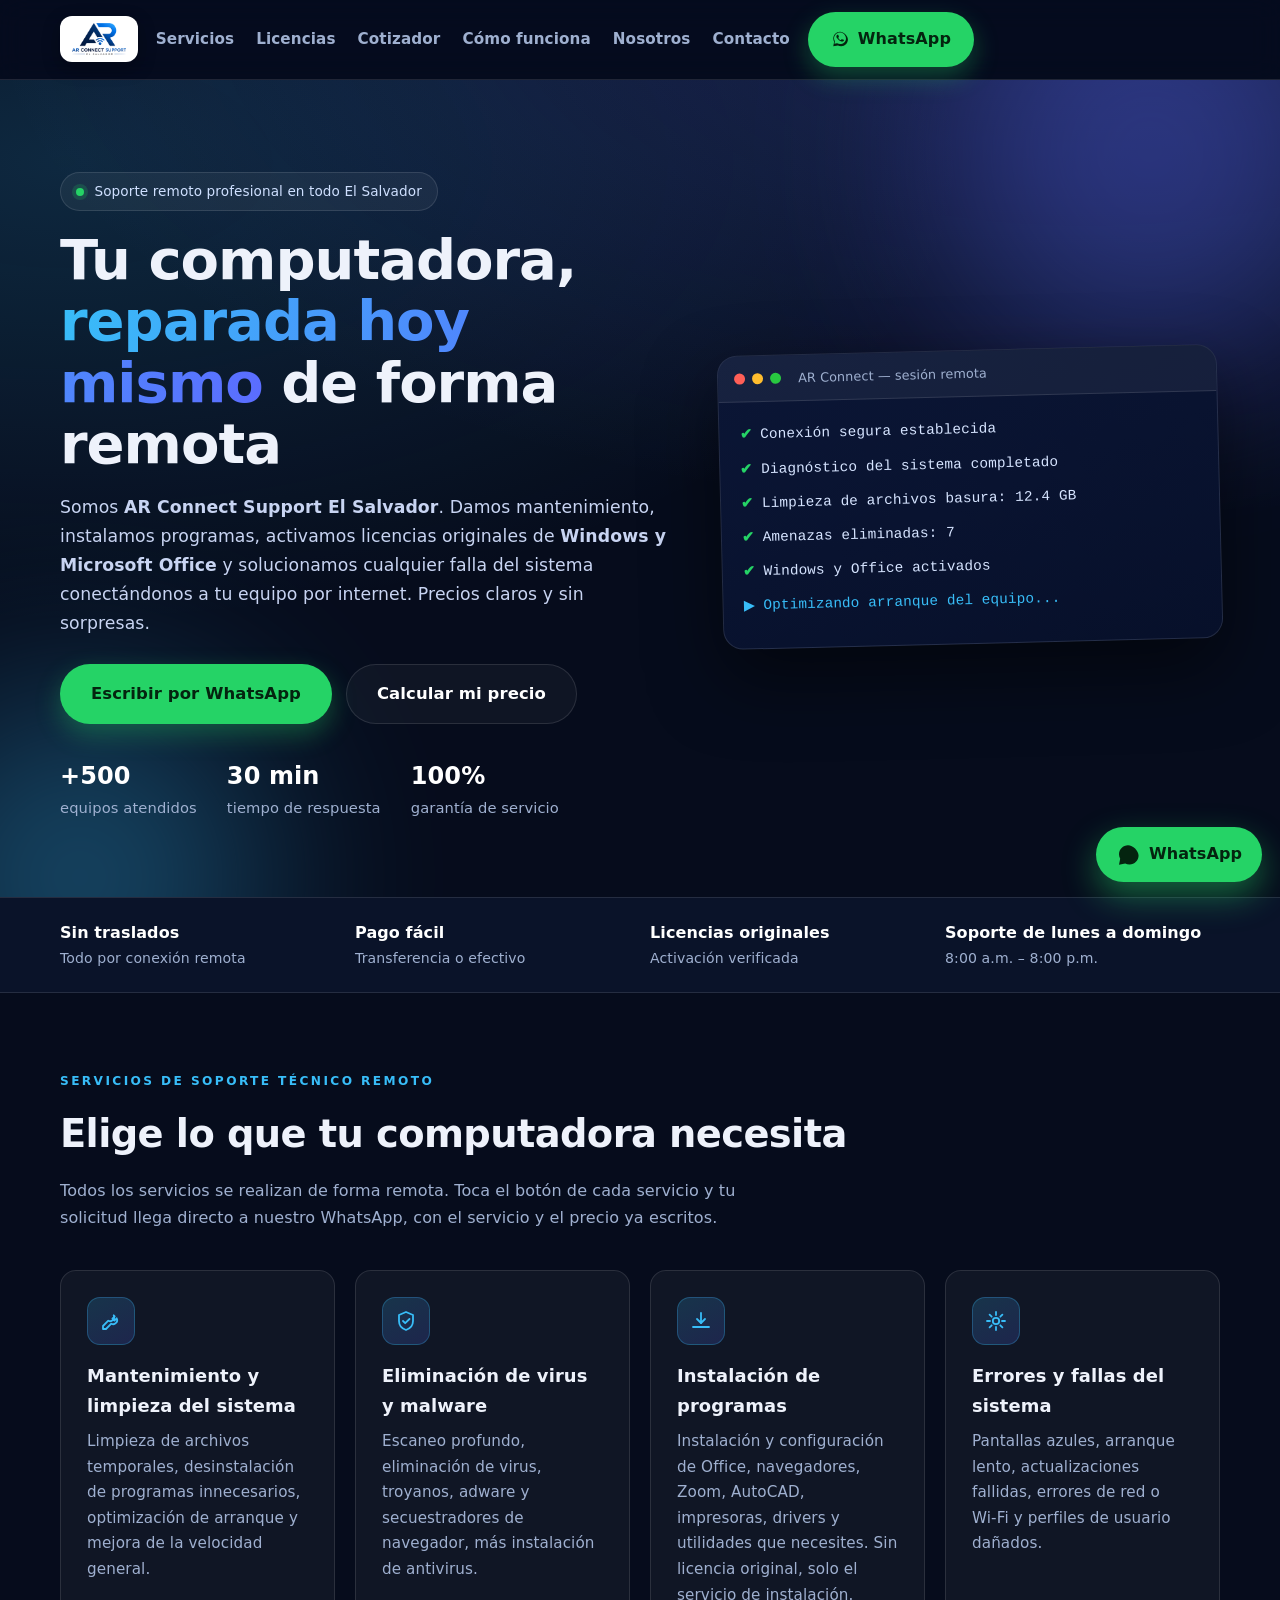
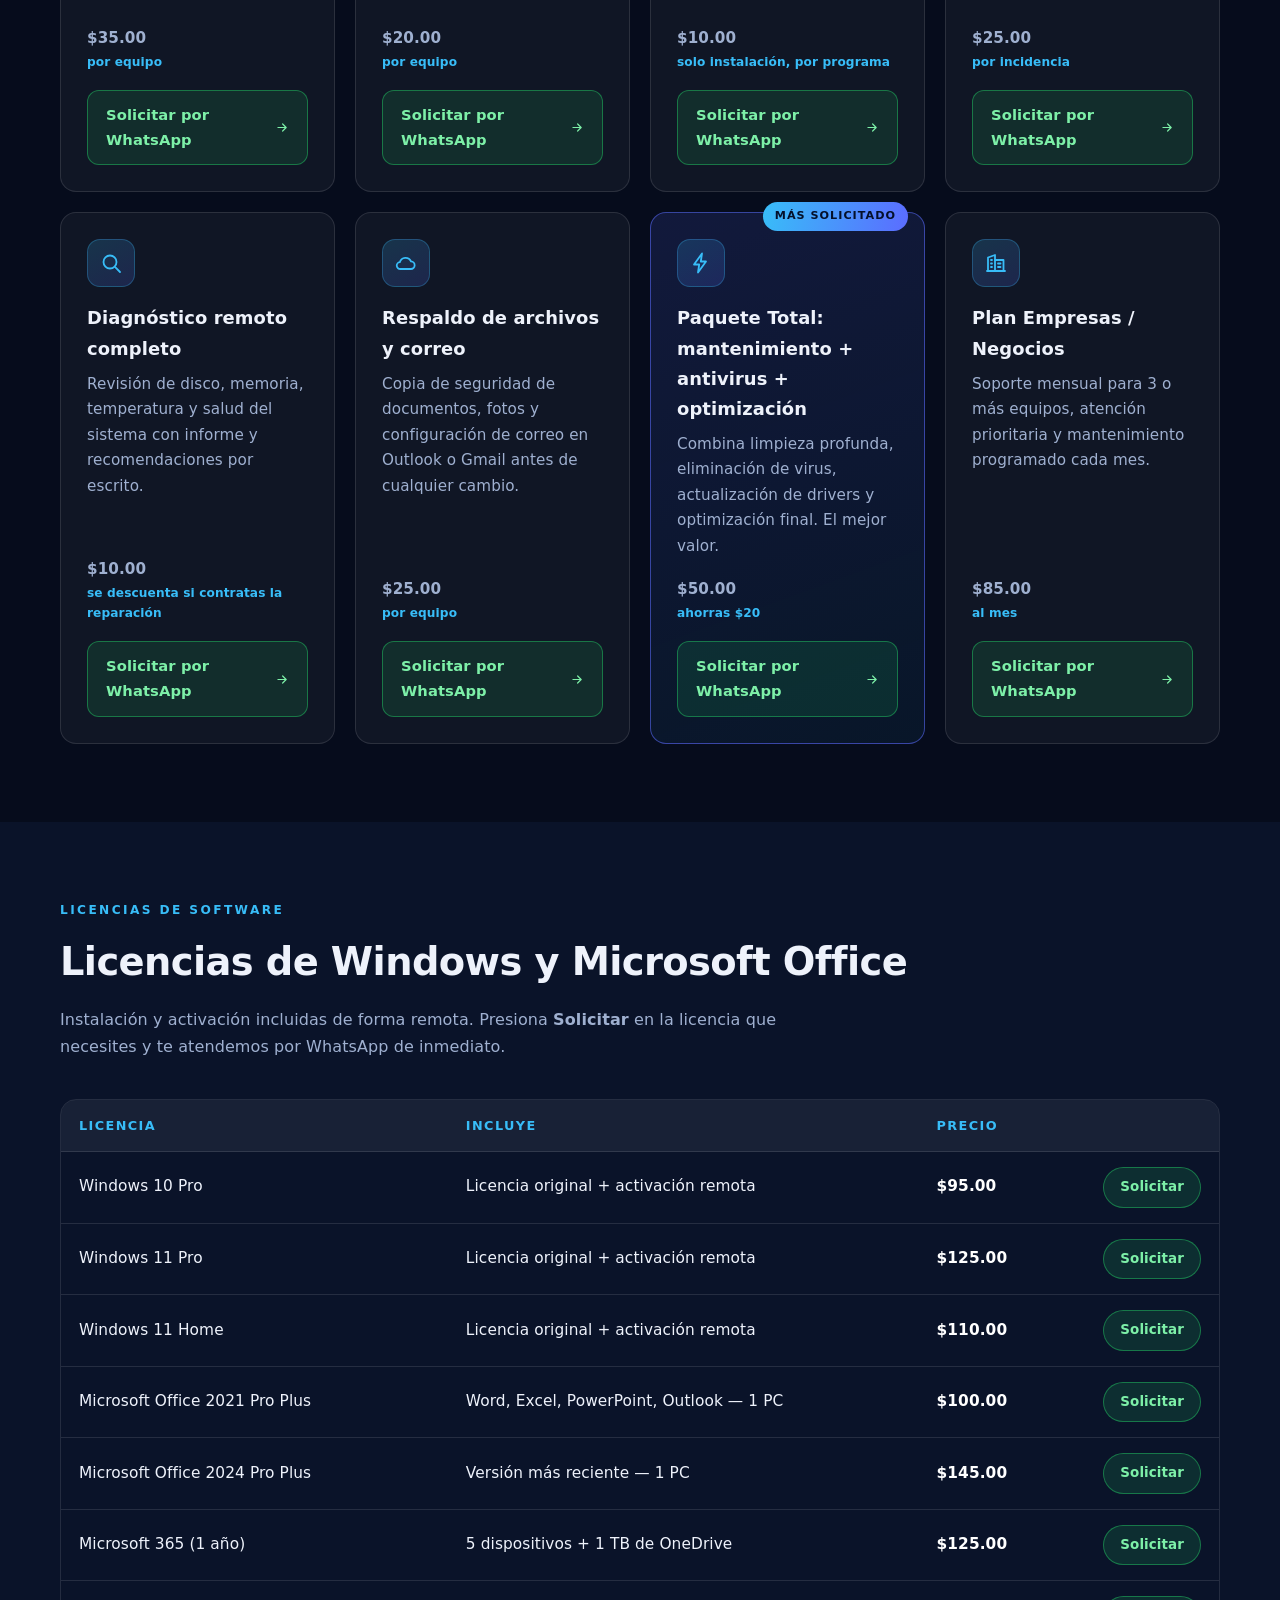
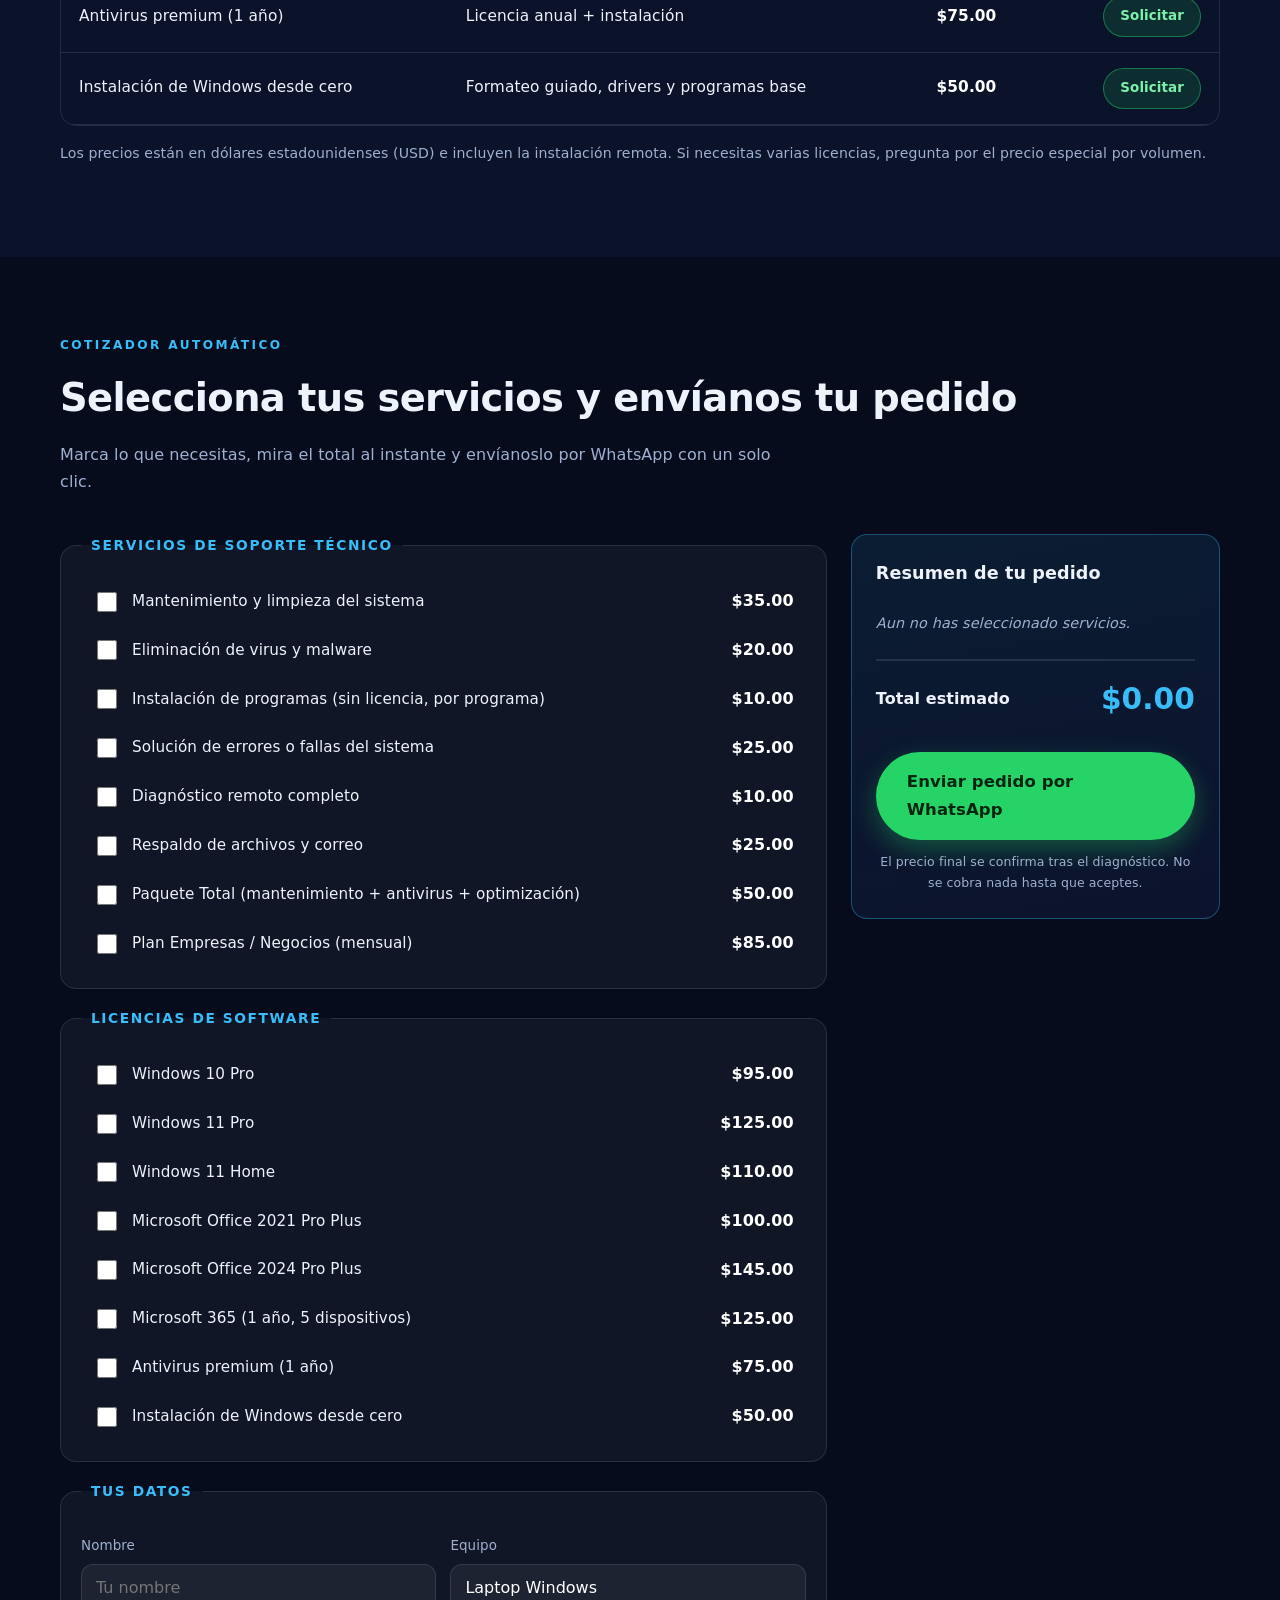
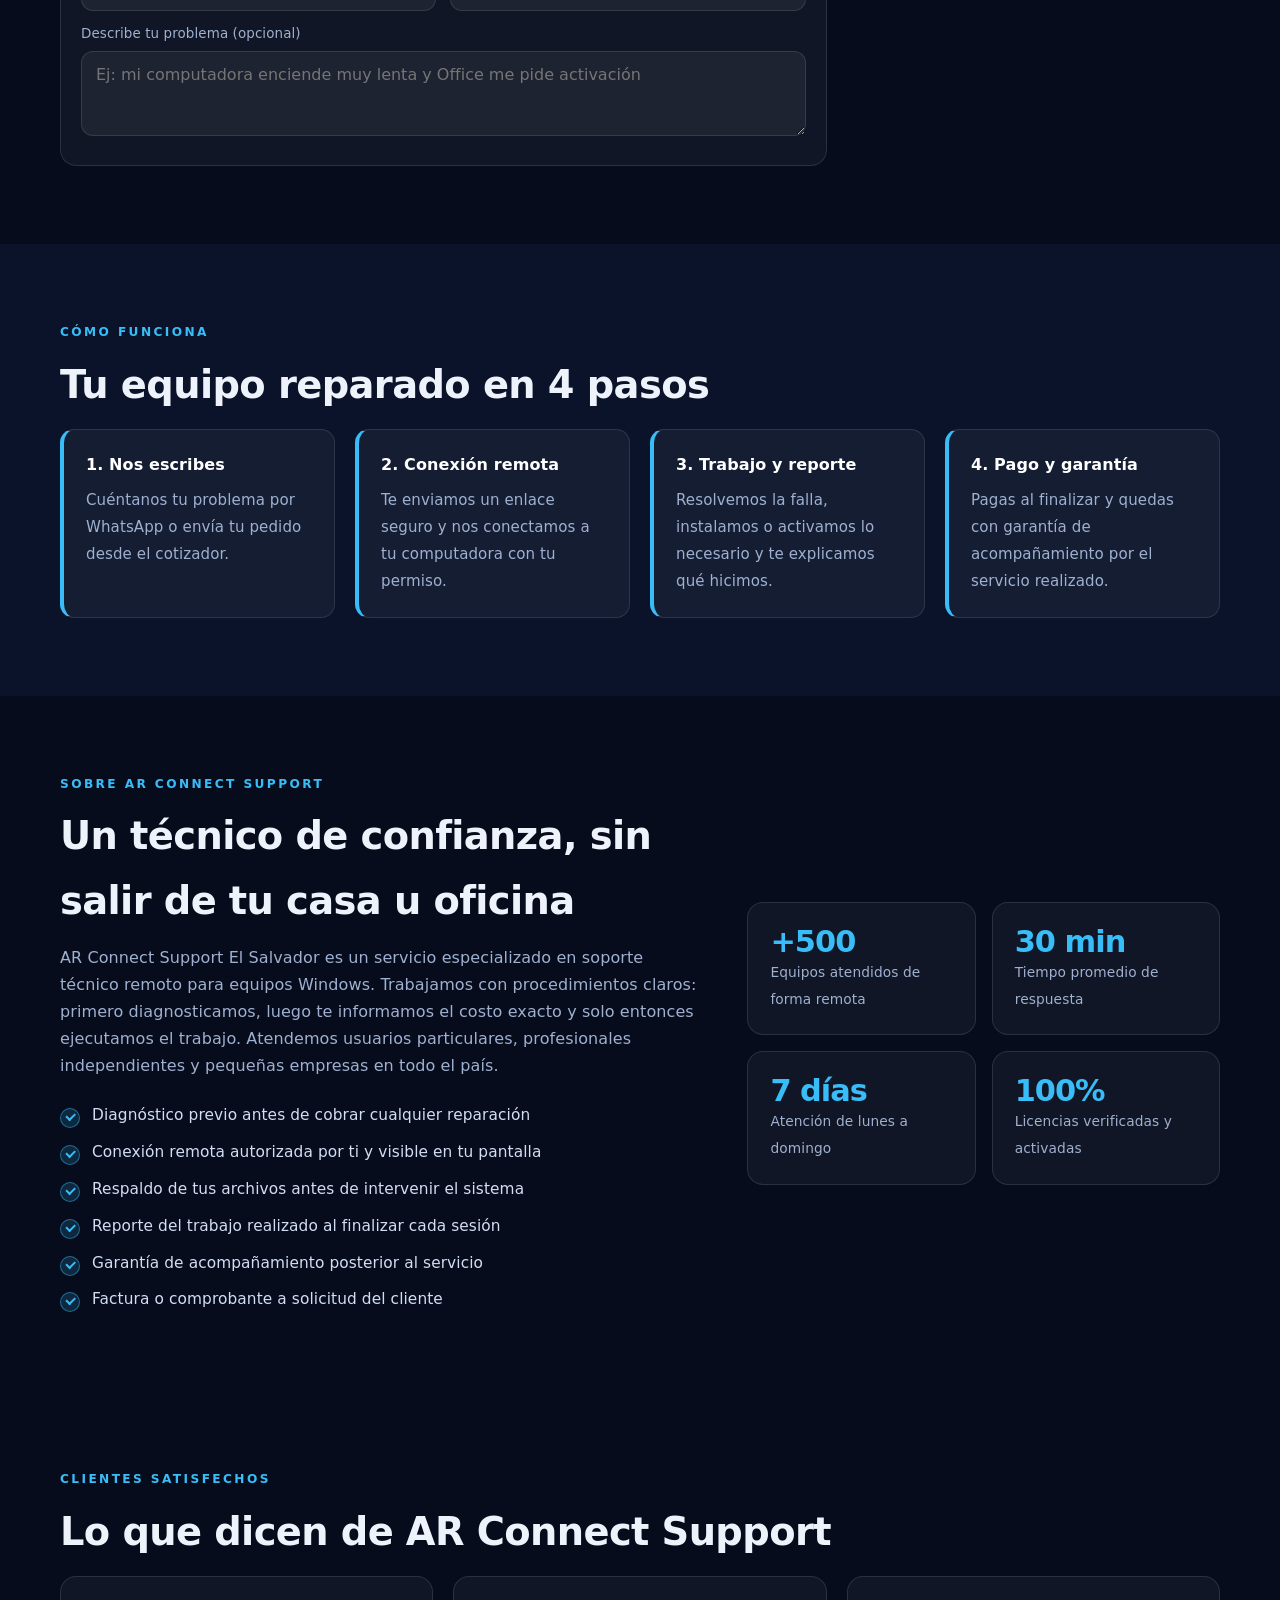
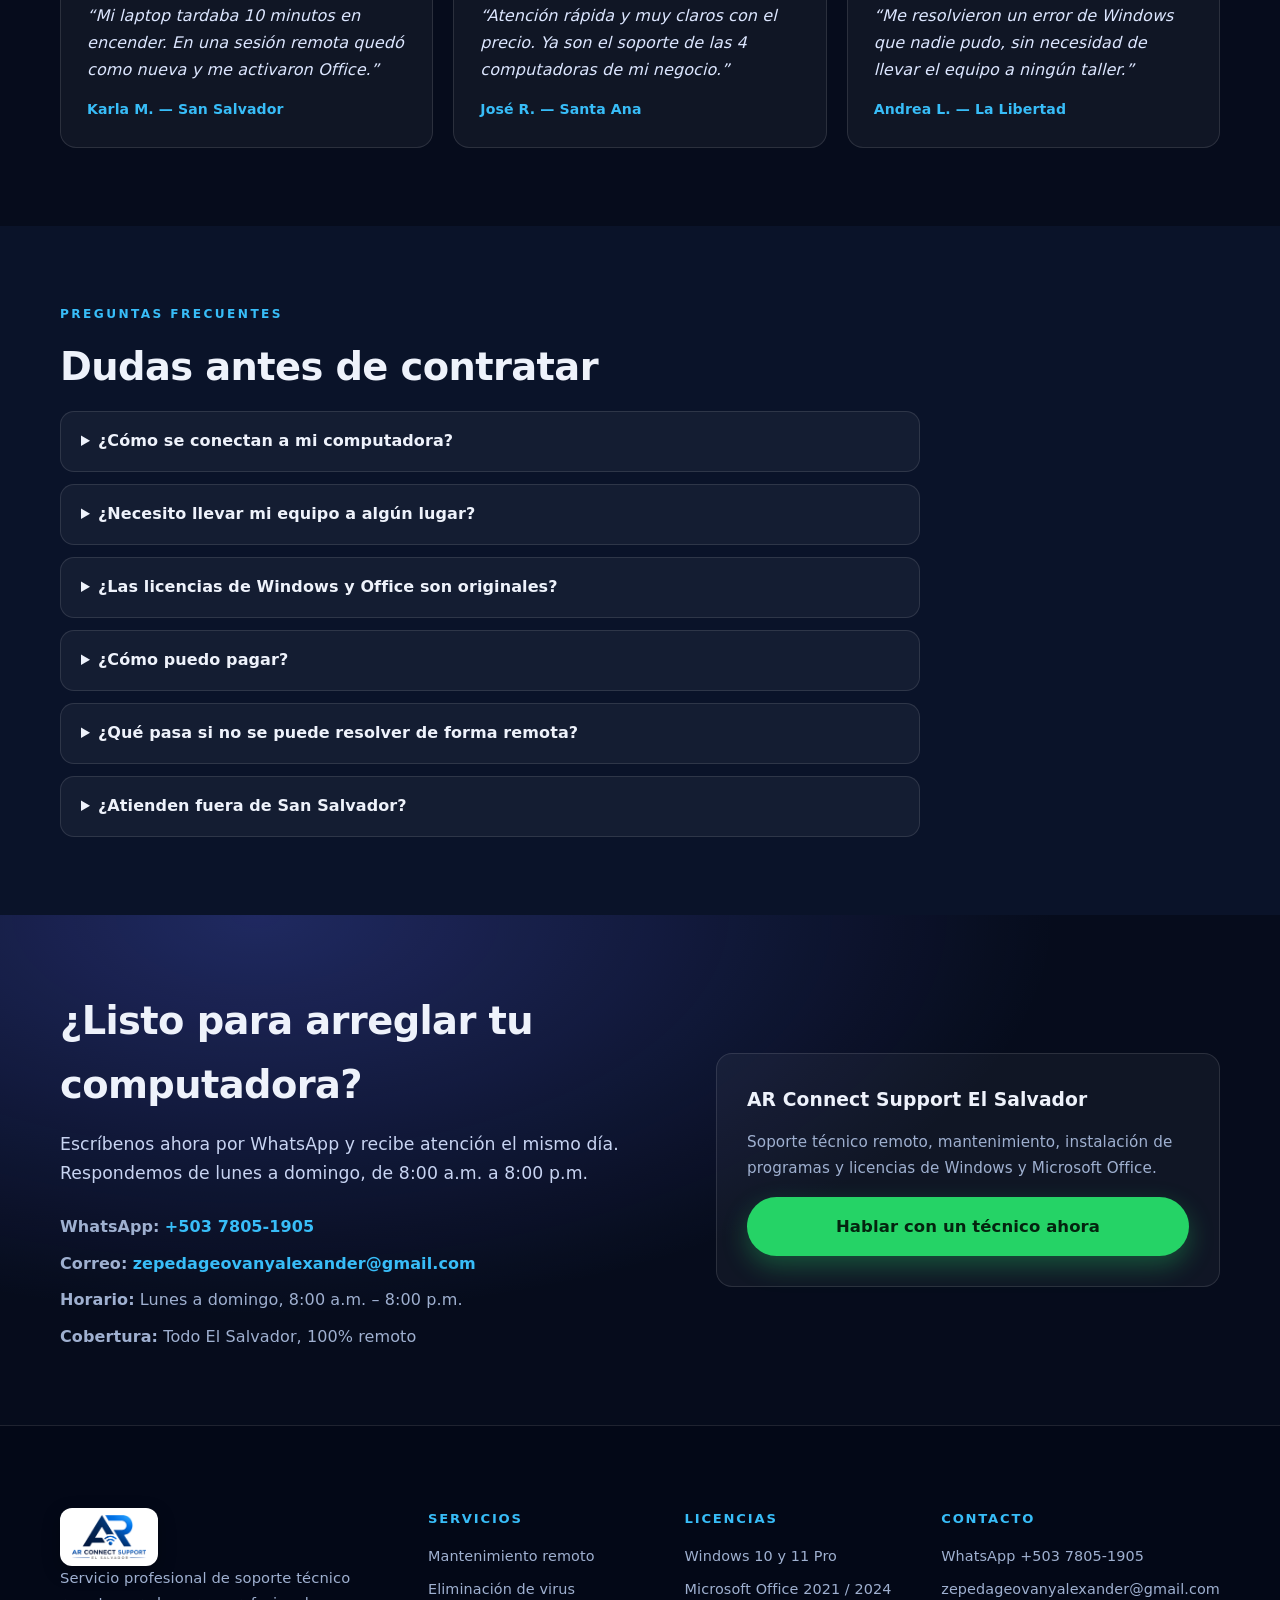
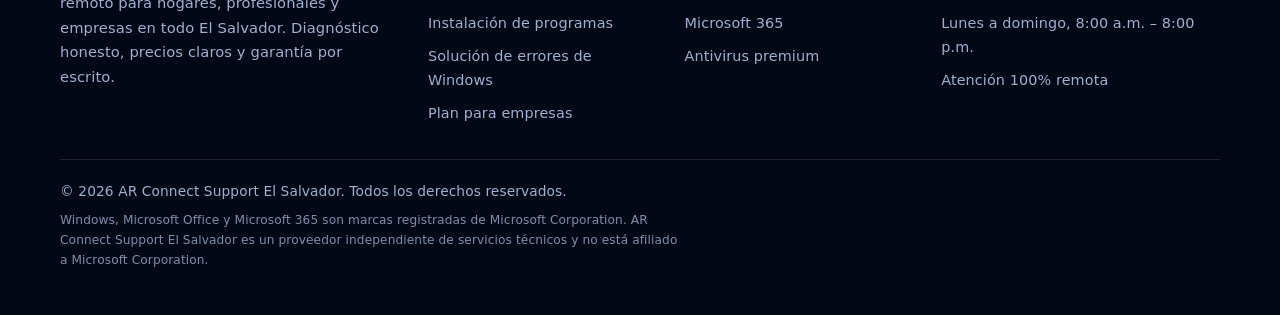
==== commit 88af1fa0: "Logo oficial, favicons, imagen social y guia de publicidad" ====
--- a/index.html
+++ b/index.html
@@ -13,7 +13,8 @@
 <meta name="keywords" content="AR Connect Support El Salvador, soporte tecnico remoto El Salvador, licencia Windows El Salvador, licencia Microsoft Office El Salvador, mantenimiento de computadoras remoto, reparacion de laptops El Salvador, tecnico de computadoras San Salvador">
 <meta name="author" content="AR Connect Support El Salvador">
 <meta name="robots" content="index, follow">
-<link rel="canonical" href="https://arconnectsupport.com/">
+<link rel="canonical" href="https://gaza16.github.io/arconnect-support/">
+<meta property="og:url" content="https://gaza16.github.io/arconnect-support/">
 <meta property="og:type" content="website">
 <meta property="og:site_name" content="AR Connect Support El Salvador">
 <meta property="og:title" content="AR Connect Support El Salvador | Soporte Técnico Remoto">
@@ -21,7 +22,14 @@
 <meta property="og:locale" content="es_SV">
 <meta name="twitter:card" content="summary_large_image">
 <meta name="theme-color" content="#050b1f">
-<link rel="icon" href="data:image/svg+xml,%3Csvg xmlns='http://www.w3.org/2000/svg' viewBox='0 0 64 64'%3E%3Crect width='64' height='64' rx='14' fill='%230b1437'/%3E%3Ctext x='32' y='42' font-size='28' font-family='Arial' font-weight='bold' fill='%2300e0ff' text-anchor='middle'%3EAR%3C/text%3E%3C/svg%3E">
+<link rel="icon" href="favicon.ico" sizes="any">
+<link rel="icon" type="image/png" sizes="512x512" href="icon-512.png">
+<link rel="apple-touch-icon" href="apple-touch-icon.png">
+<meta property="og:image" content="https://gaza16.github.io/arconnect-support/og-image.jpg">
+<meta property="og:image:width" content="1200">
+<meta property="og:image:height" content="630">
+<meta property="og:image:alt" content="AR Connect Support El Salvador — soporte técnico remoto">
+<meta name="twitter:image" content="https://gaza16.github.io/arconnect-support/og-image.jpg">
 <link rel="stylesheet" href="styles.css">
 </head>
 <body>
@@ -29,9 +37,8 @@
 
 <header class="nav">
   <div class="wrap nav-in">
-    <a class="brand" href="#inicio">
-      <span class="brand-mark" aria-hidden="true">AR</span>
-      <span class="brand-txt">AR Connect Support<small>El Salvador</small></span>
+    <a class="brand" href="#inicio" aria-label="AR Connect Support El Salvador, inicio">
+      <img class="brand-logo" src="logo.png" width="640" height="381" alt="Logo de AR Connect Support El Salvador">
     </a>
     <nav aria-label="Menú principal">
       <ul class="menu">
@@ -334,9 +341,8 @@
 <footer class="foot">
   <div class="wrap foot-grid">
     <div class="foot-col">
-      <a class="brand" href="#inicio">
-        <span class="brand-mark" aria-hidden="true">AR</span>
-        <span class="brand-txt">AR Connect Support<small>El Salvador</small></span>
+      <a class="brand brand-foot" href="#inicio" aria-label="AR Connect Support El Salvador">
+        <img class="brand-logo" src="logo.png" width="640" height="381" alt="Logo de AR Connect Support El Salvador">
       </a>
       <p class="foot-p">Servicio profesional de soporte técnico remoto para hogares, profesionales y empresas en todo El Salvador. Diagnóstico honesto, precios claros y garantía por escrito.</p>
     </div>
@@ -381,7 +387,7 @@
 </a>
 
 <script type="application/ld+json">
-{"@context":"https://schema.org","@type":"LocalBusiness","name":"AR Connect Support El Salvador","description":"Soporte técnico remoto para computadoras: mantenimiento, eliminación de virus, instalación de programas y licencias de Windows y Microsoft Office.","areaServed":{"@type":"Country","name":"El Salvador"},"address":{"@type":"PostalAddress","addressCountry":"SV","addressLocality":"San Salvador"},"telephone":"+50378051905","email":"zepedageovanyalexander@gmail.com","priceRange":"$10 - $145","openingHours":"Mo-Su 08:00-20:00","knowsLanguage":"es","makesOffer":[{"@type":"Offer","itemOffered":{"@type":"Service","name":"Mantenimiento remoto de computadoras"},"price":"35","priceCurrency":"USD"},{"@type":"Offer","itemOffered":{"@type":"Service","name":"Eliminación de virus"},"price":"20","priceCurrency":"USD"},{"@type":"Offer","itemOffered":{"@type":"Product","name":"Licencia Windows 11 Pro"},"price":"125","priceCurrency":"USD"},{"@type":"Offer","itemOffered":{"@type":"Product","name":"Licencia Microsoft Office 2021 Pro Plus"},"price":"100","priceCurrency":"USD"}]}
+{"@context":"https://schema.org","@type":"LocalBusiness","name":"AR Connect Support El Salvador","url":"https://gaza16.github.io/arconnect-support/","logo":"https://gaza16.github.io/arconnect-support/icon-512.png","image":"https://gaza16.github.io/arconnect-support/og-image.jpg","description":"Soporte técnico remoto para computadoras: mantenimiento, eliminación de virus, instalación de programas y licencias de Windows y Microsoft Office.","areaServed":{"@type":"Country","name":"El Salvador"},"address":{"@type":"PostalAddress","addressCountry":"SV","addressLocality":"San Salvador"},"telephone":"+50378051905","email":"zepedageovanyalexander@gmail.com","priceRange":"$10 - $145","openingHours":"Mo-Su 08:00-20:00","knowsLanguage":"es","makesOffer":[{"@type":"Offer","itemOffered":{"@type":"Service","name":"Mantenimiento remoto de computadoras"},"price":"35","priceCurrency":"USD"},{"@type":"Offer","itemOffered":{"@type":"Service","name":"Eliminación de virus"},"price":"20","priceCurrency":"USD"},{"@type":"Offer","itemOffered":{"@type":"Product","name":"Licencia Windows 11 Pro"},"price":"125","priceCurrency":"USD"},{"@type":"Offer","itemOffered":{"@type":"Product","name":"Licencia Microsoft Office 2021 Pro Plus"},"price":"100","priceCurrency":"USD"}]}
 </script>
 <script src="app.js" defer></script>
 </body>
--- a/styles.css
+++ b/styles.css
@@ -13,6 +13,10 @@
 .nav{position:sticky;top:0;z-index:50;backdrop-filter:blur(14px);background:rgba(5,11,31,.82);border-bottom:1px solid var(--line)}
 .nav-in{display:flex;align-items:center;gap:18px;padding:12px 0}
 .brand{display:flex;align-items:center;gap:10px;text-decoration:none;font-weight:800}
+.brand-logo{height:46px;width:auto;background:#fff;padding:7px 12px;border-radius:12px;box-shadow:0 6px 18px rgba(0,0,0,.28);display:block}
+@media(hover:hover){.brand-logo{transition:transform .2s}.brand:hover .brand-logo{transform:translateY(-1px) scale(1.02)}}
+.brand-foot .brand-logo{height:58px}
+@media(max-width:640px){.brand-logo{height:38px;padding:6px 9px}}
 .brand-mark{display:grid;place-items:center;width:42px;height:42px;border-radius:12px;background:linear-gradient(135deg,var(--cy),var(--vi));color:#04102a;font-weight:900;letter-spacing:.5px}
 .brand-txt{display:flex;flex-direction:column;line-height:1.1;font-size:1.02rem}
 .brand-txt small{font-weight:600;color:var(--cy);font-size:.7rem;letter-spacing:2px;text-transform:uppercase}
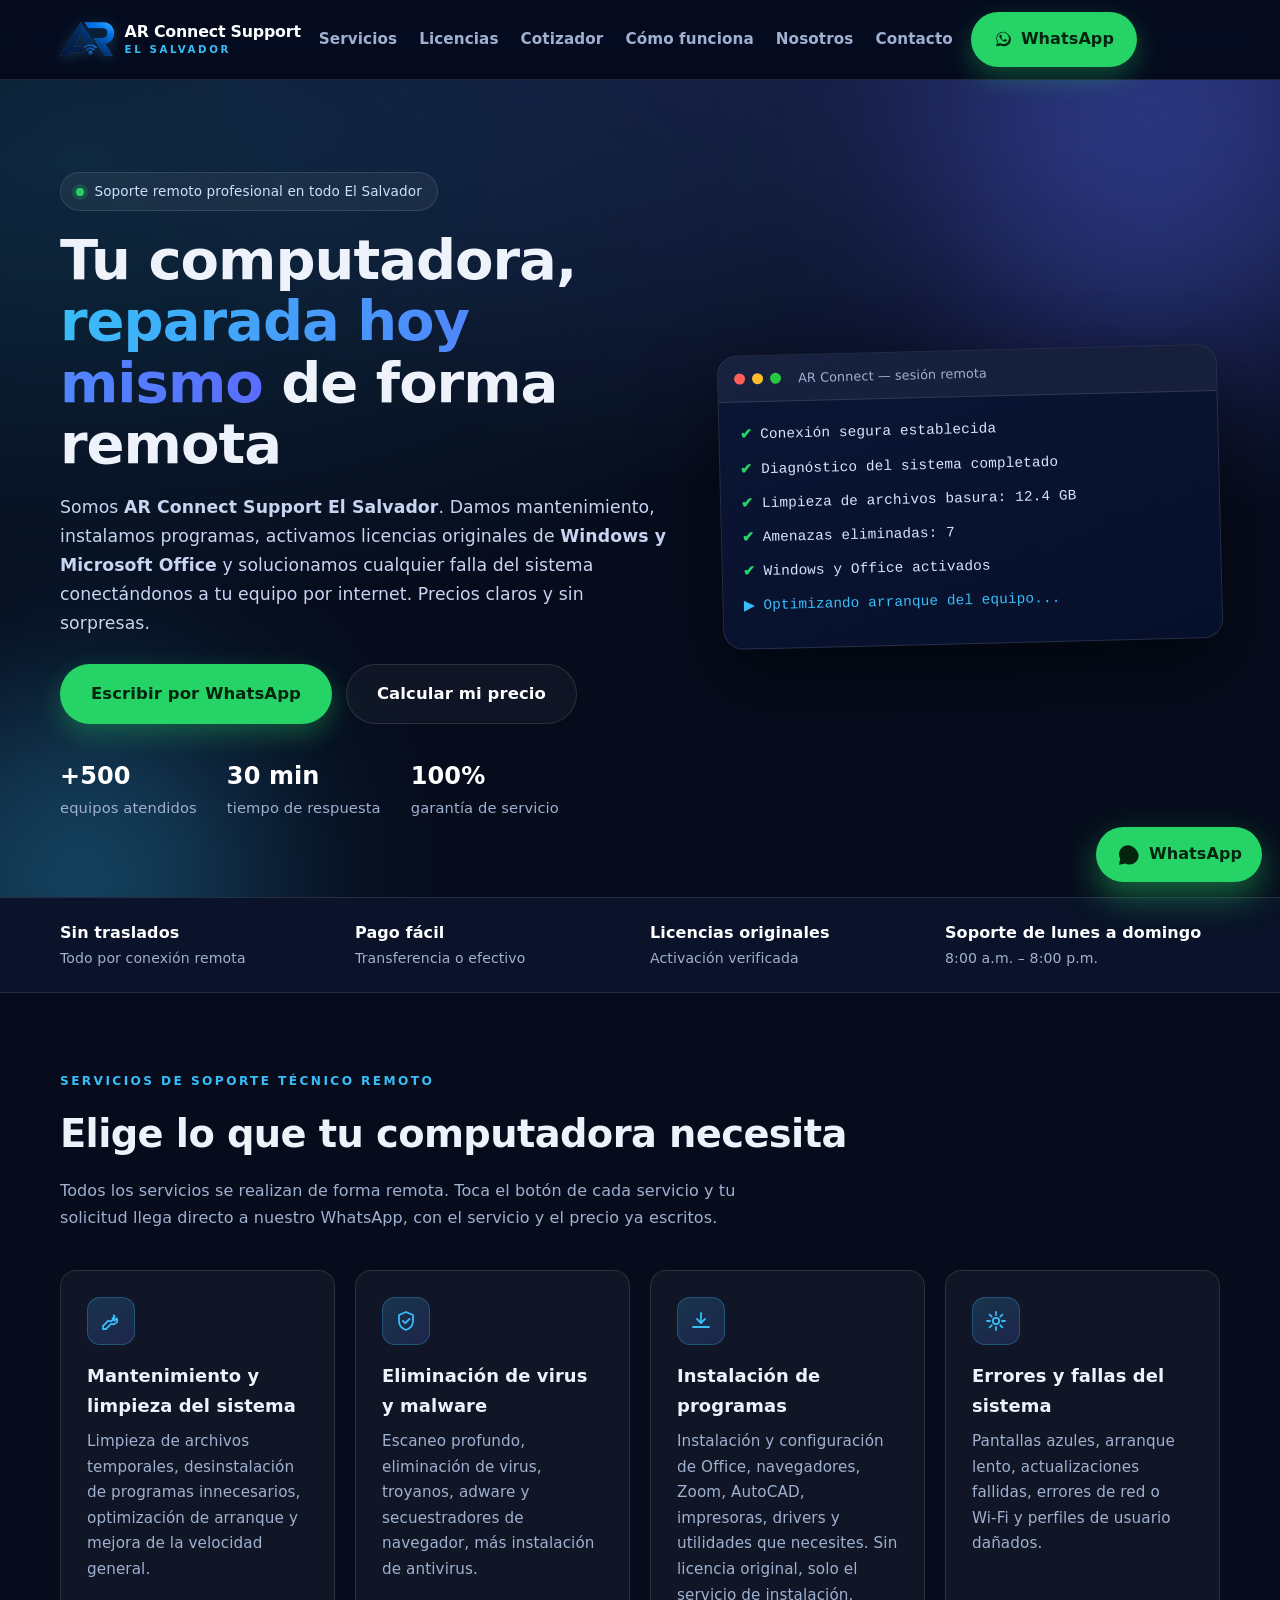
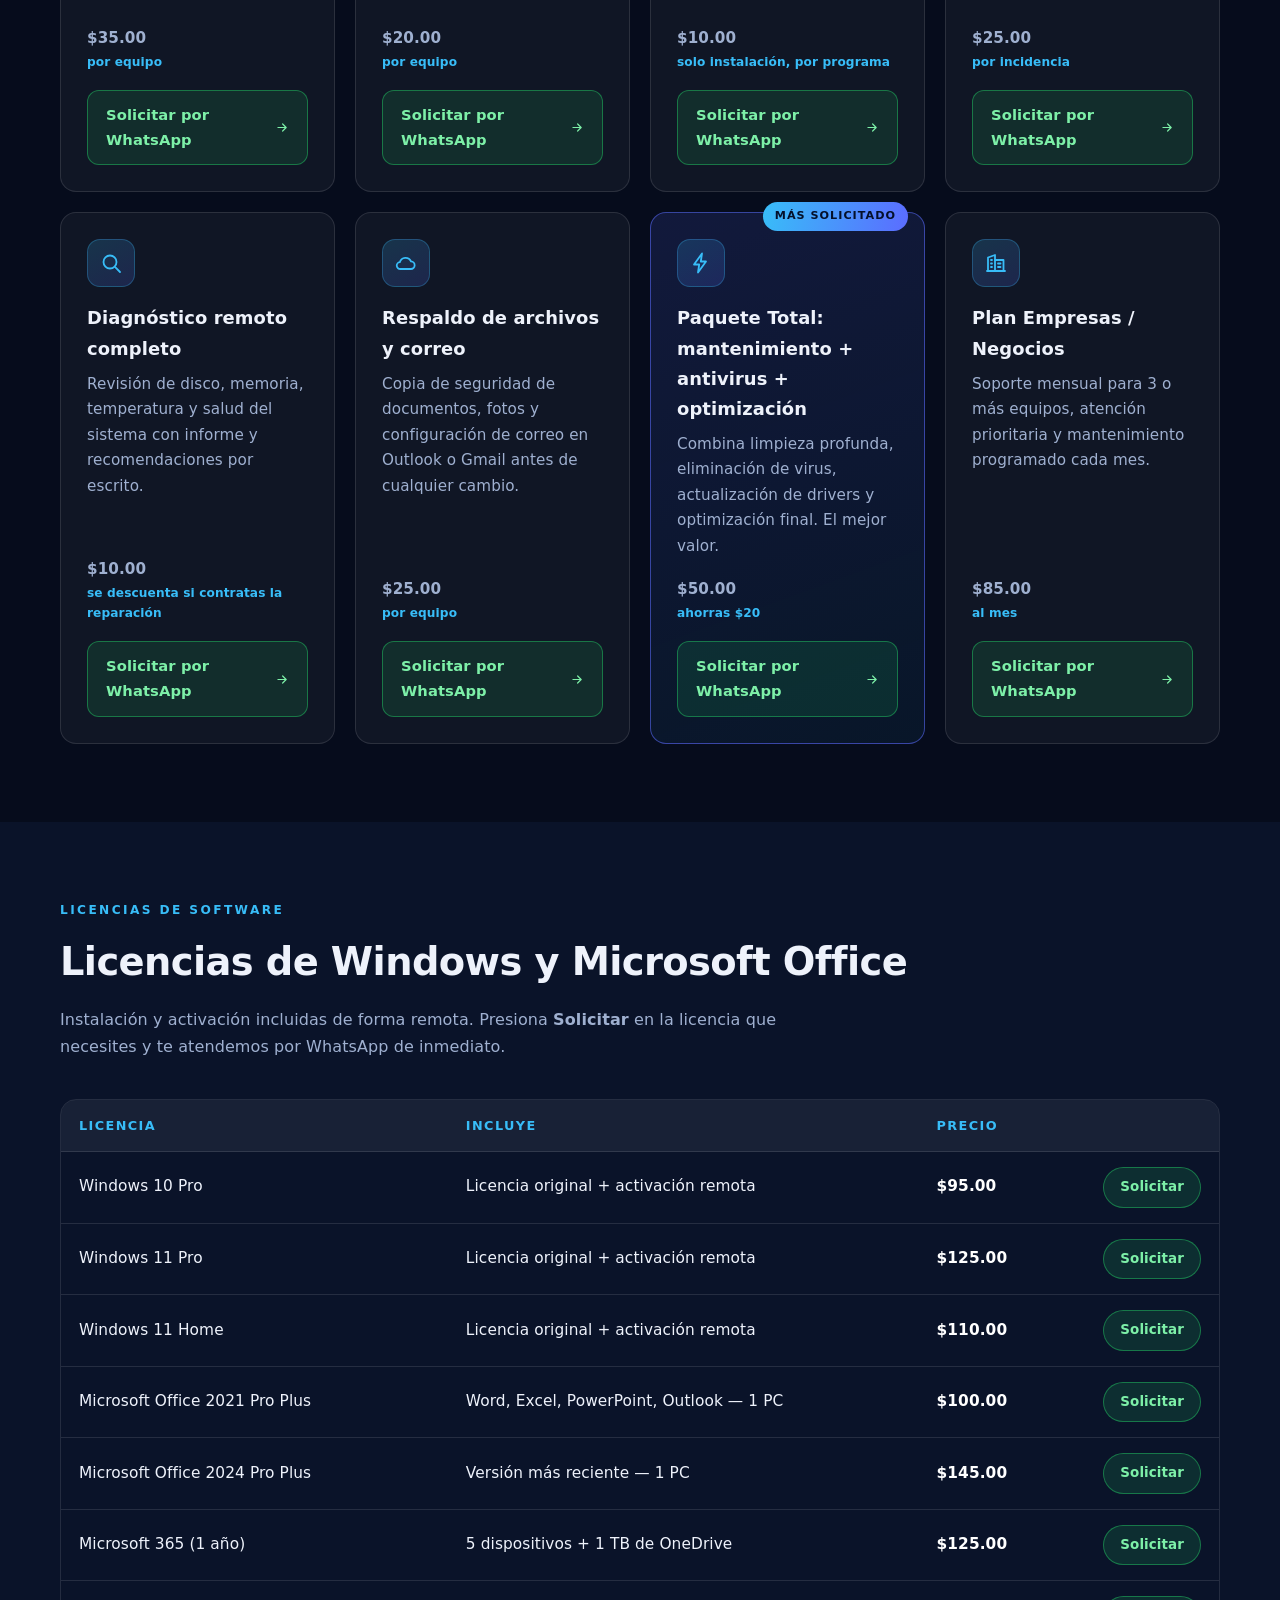
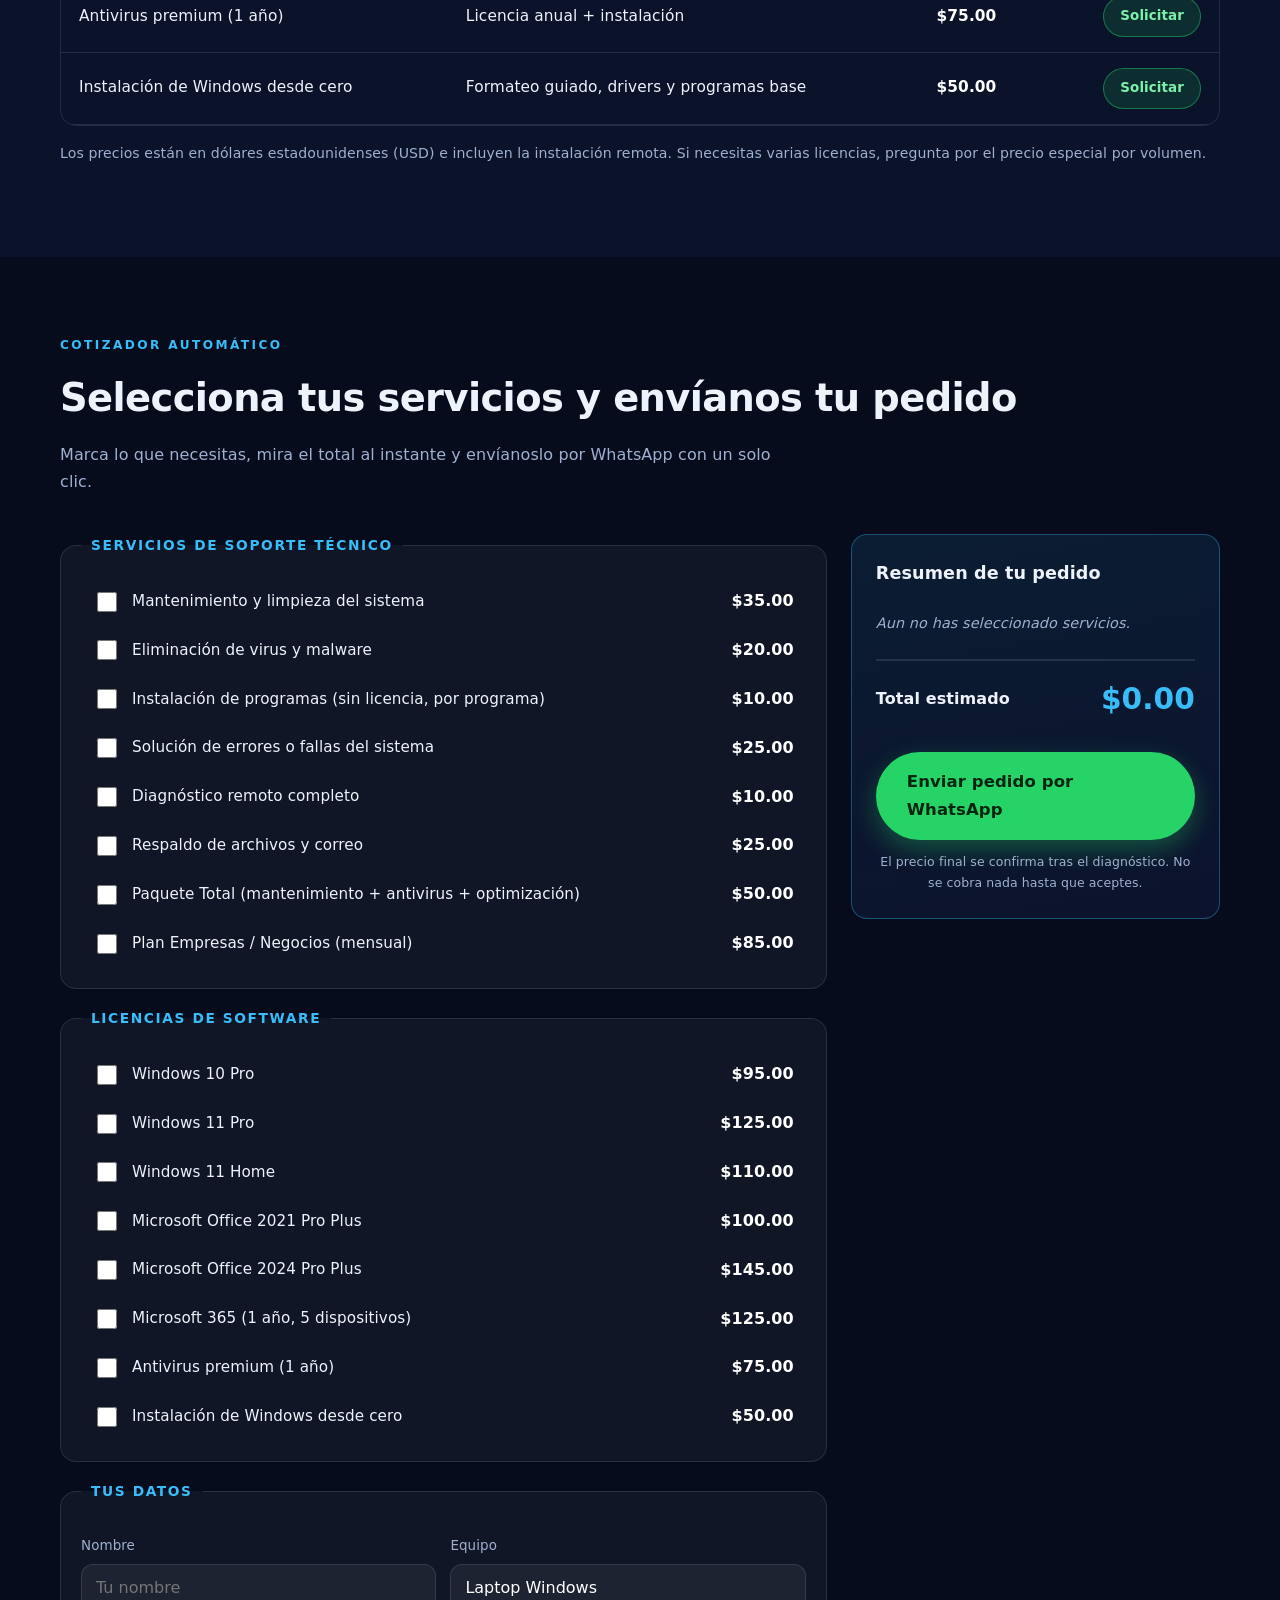
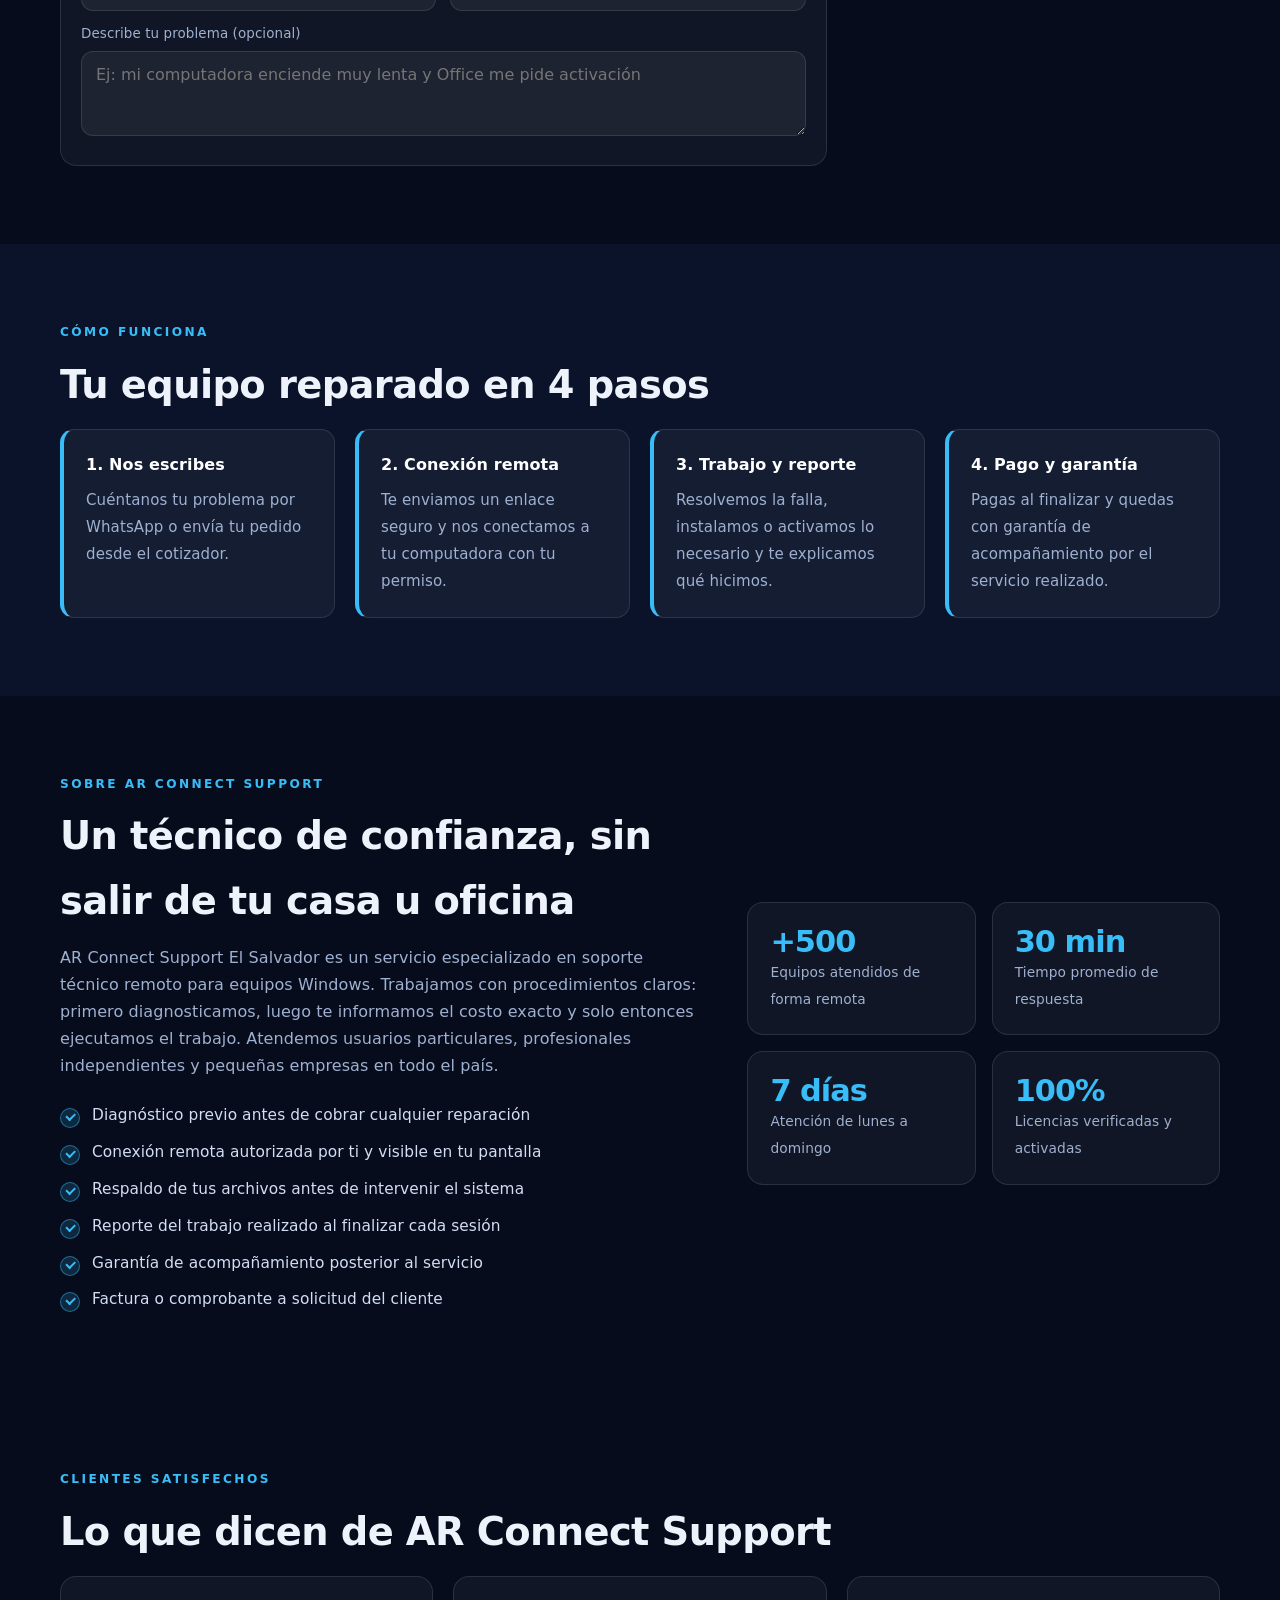
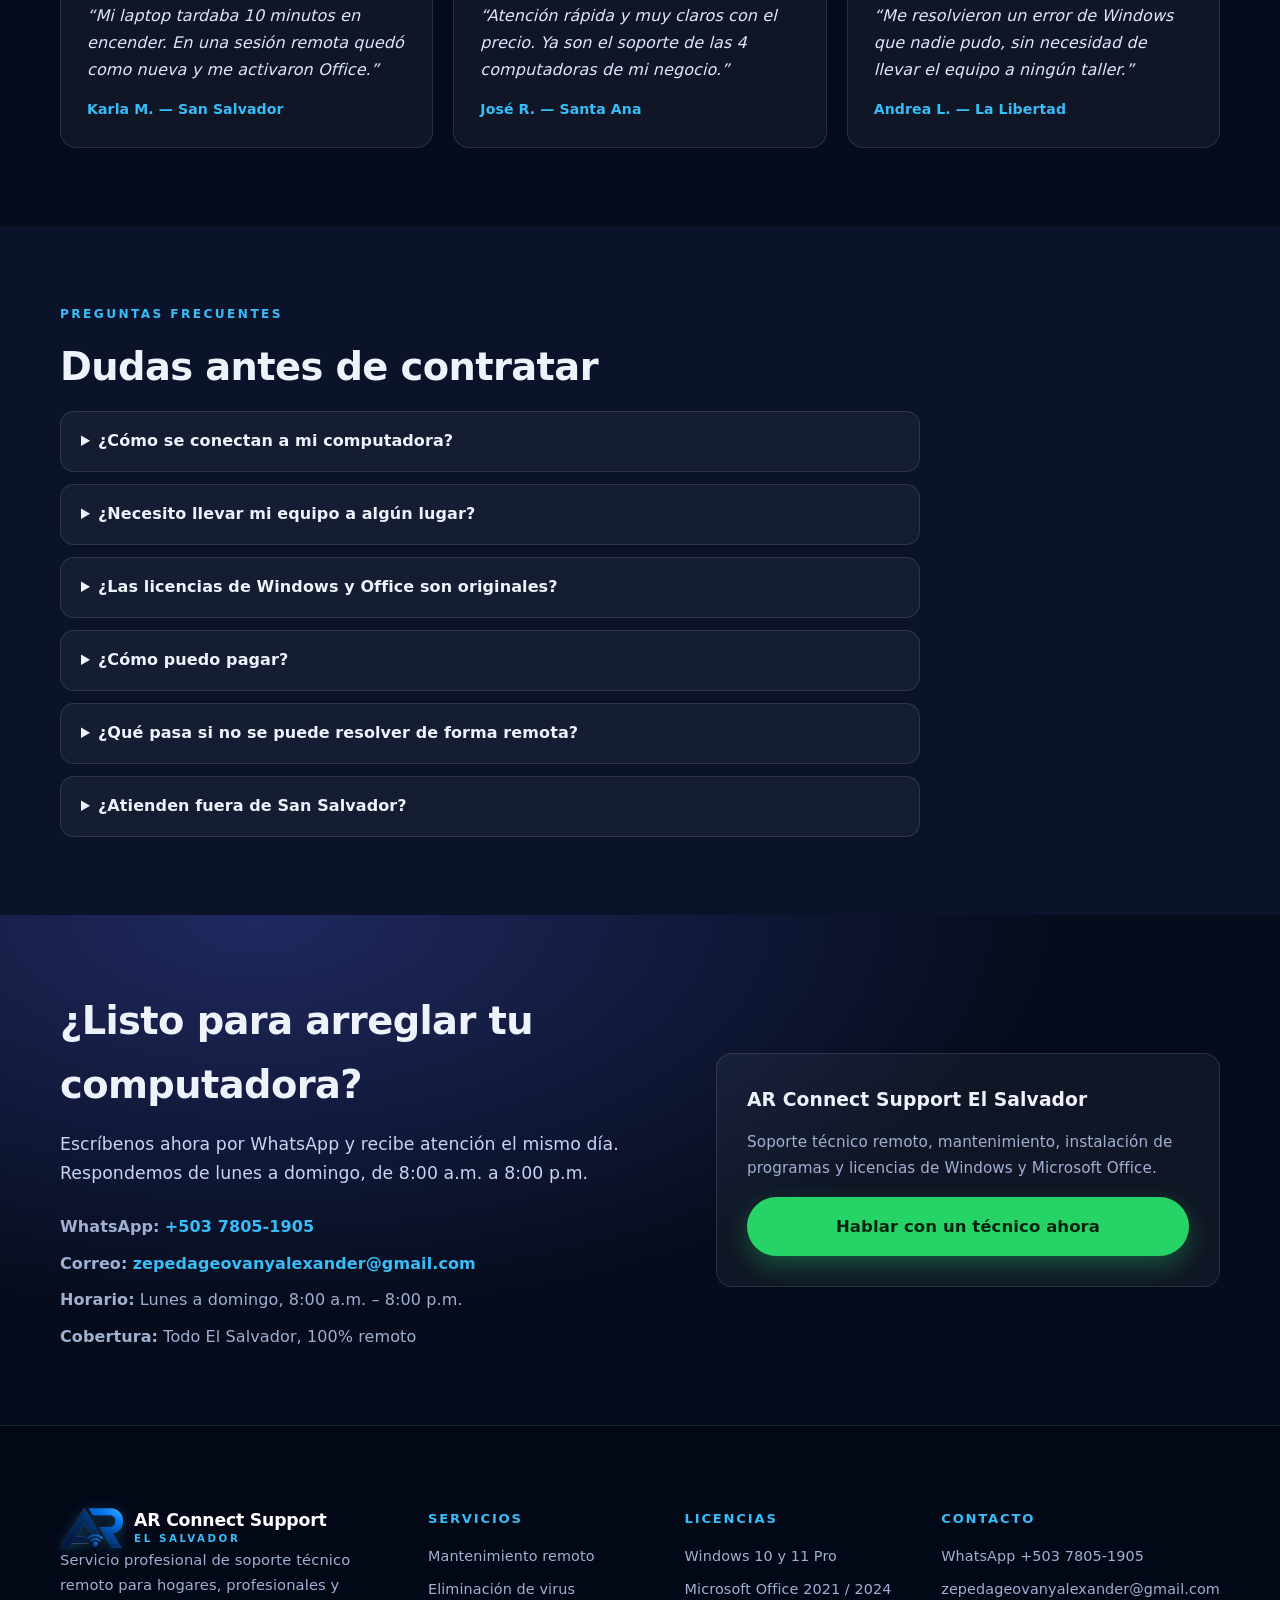
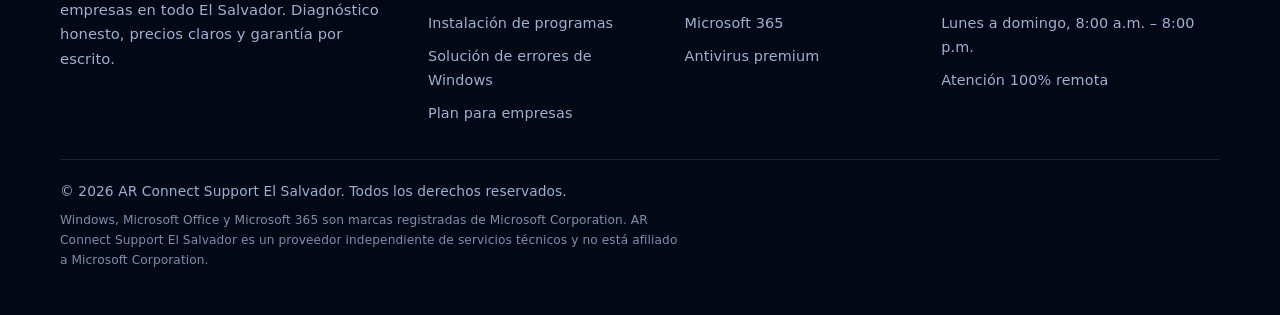
==== commit efdacb1c: "Logo mas compacto: monograma AR con nombre tipografico" ====
--- a/index.html
+++ b/index.html
@@ -38,7 +38,8 @@
 <header class="nav">
   <div class="wrap nav-in">
     <a class="brand" href="#inicio" aria-label="AR Connect Support El Salvador, inicio">
-      <img class="brand-logo" src="logo.png" width="640" height="381" alt="Logo de AR Connect Support El Salvador">
+      <img class="brand-logo" src="logo-mark.png" width="410" height="260" alt="Logo de AR Connect Support El Salvador">
+      <span class="brand-txt">AR Connect Support<small>El Salvador</small></span>
     </a>
     <nav aria-label="Menú principal">
       <ul class="menu">
@@ -342,7 +343,8 @@
   <div class="wrap foot-grid">
     <div class="foot-col">
       <a class="brand brand-foot" href="#inicio" aria-label="AR Connect Support El Salvador">
-        <img class="brand-logo" src="logo.png" width="640" height="381" alt="Logo de AR Connect Support El Salvador">
+        <img class="brand-logo" src="logo-mark.png" width="410" height="260" alt="Logo de AR Connect Support El Salvador">
+        <span class="brand-txt">AR Connect Support<small>El Salvador</small></span>
       </a>
       <p class="foot-p">Servicio profesional de soporte técnico remoto para hogares, profesionales y empresas en todo El Salvador. Diagnóstico honesto, precios claros y garantía por escrito.</p>
     </div>
--- a/styles.css
+++ b/styles.css
@@ -12,14 +12,16 @@
 /* NAV */
 .nav{position:sticky;top:0;z-index:50;backdrop-filter:blur(14px);background:rgba(5,11,31,.82);border-bottom:1px solid var(--line)}
 .nav-in{display:flex;align-items:center;gap:18px;padding:12px 0}
-.brand{display:flex;align-items:center;gap:10px;text-decoration:none;font-weight:800}
-.brand-logo{height:46px;width:auto;background:#fff;padding:7px 12px;border-radius:12px;box-shadow:0 6px 18px rgba(0,0,0,.28);display:block}
-@media(hover:hover){.brand-logo{transition:transform .2s}.brand:hover .brand-logo{transform:translateY(-1px) scale(1.02)}}
-.brand-foot .brand-logo{height:58px}
-@media(max-width:640px){.brand-logo{height:38px;padding:6px 9px}}
+.brand{display:flex;align-items:center;gap:11px;text-decoration:none;font-weight:800}
+.brand-logo{height:34px;width:auto;display:block;flex:0 0 auto;filter:drop-shadow(0 2px 6px rgba(56,189,248,.28))}
+.brand-foot .brand-logo{height:40px}
+@media(hover:hover){.brand-logo{transition:transform .2s}.brand:hover .brand-logo{transform:scale(1.05)}}
+@media(max-width:640px){.brand-logo{height:29px}}
 .brand-mark{display:grid;place-items:center;width:42px;height:42px;border-radius:12px;background:linear-gradient(135deg,var(--cy),var(--vi));color:#04102a;font-weight:900;letter-spacing:.5px}
-.brand-txt{display:flex;flex-direction:column;line-height:1.1;font-size:1.02rem}
-.brand-txt small{font-weight:600;color:var(--cy);font-size:.7rem;letter-spacing:2px;text-transform:uppercase}
+.brand-txt{display:flex;flex-direction:column;line-height:1.15;font-size:.99rem;color:#fff;letter-spacing:-.2px}
+.brand-txt small{font-weight:700;color:var(--cy);font-size:.64rem;letter-spacing:2.6px;text-transform:uppercase;margin-top:2px}
+.brand-foot .brand-txt{font-size:1.08rem}
+@media(max-width:400px){.brand-txt{font-size:.88rem}.brand-txt small{font-size:.58rem;letter-spacing:2px}}
 .menu{display:flex;gap:22px;list-style:none;margin:0;padding:0;margin-left:auto;flex-wrap:nowrap}
 .menu a{text-decoration:none;color:var(--mut);font-weight:600;font-size:.95rem;white-space:nowrap;display:inline-block;padding:4px 0}
 @media(hover:hover){.menu a:hover{color:#fff}}
